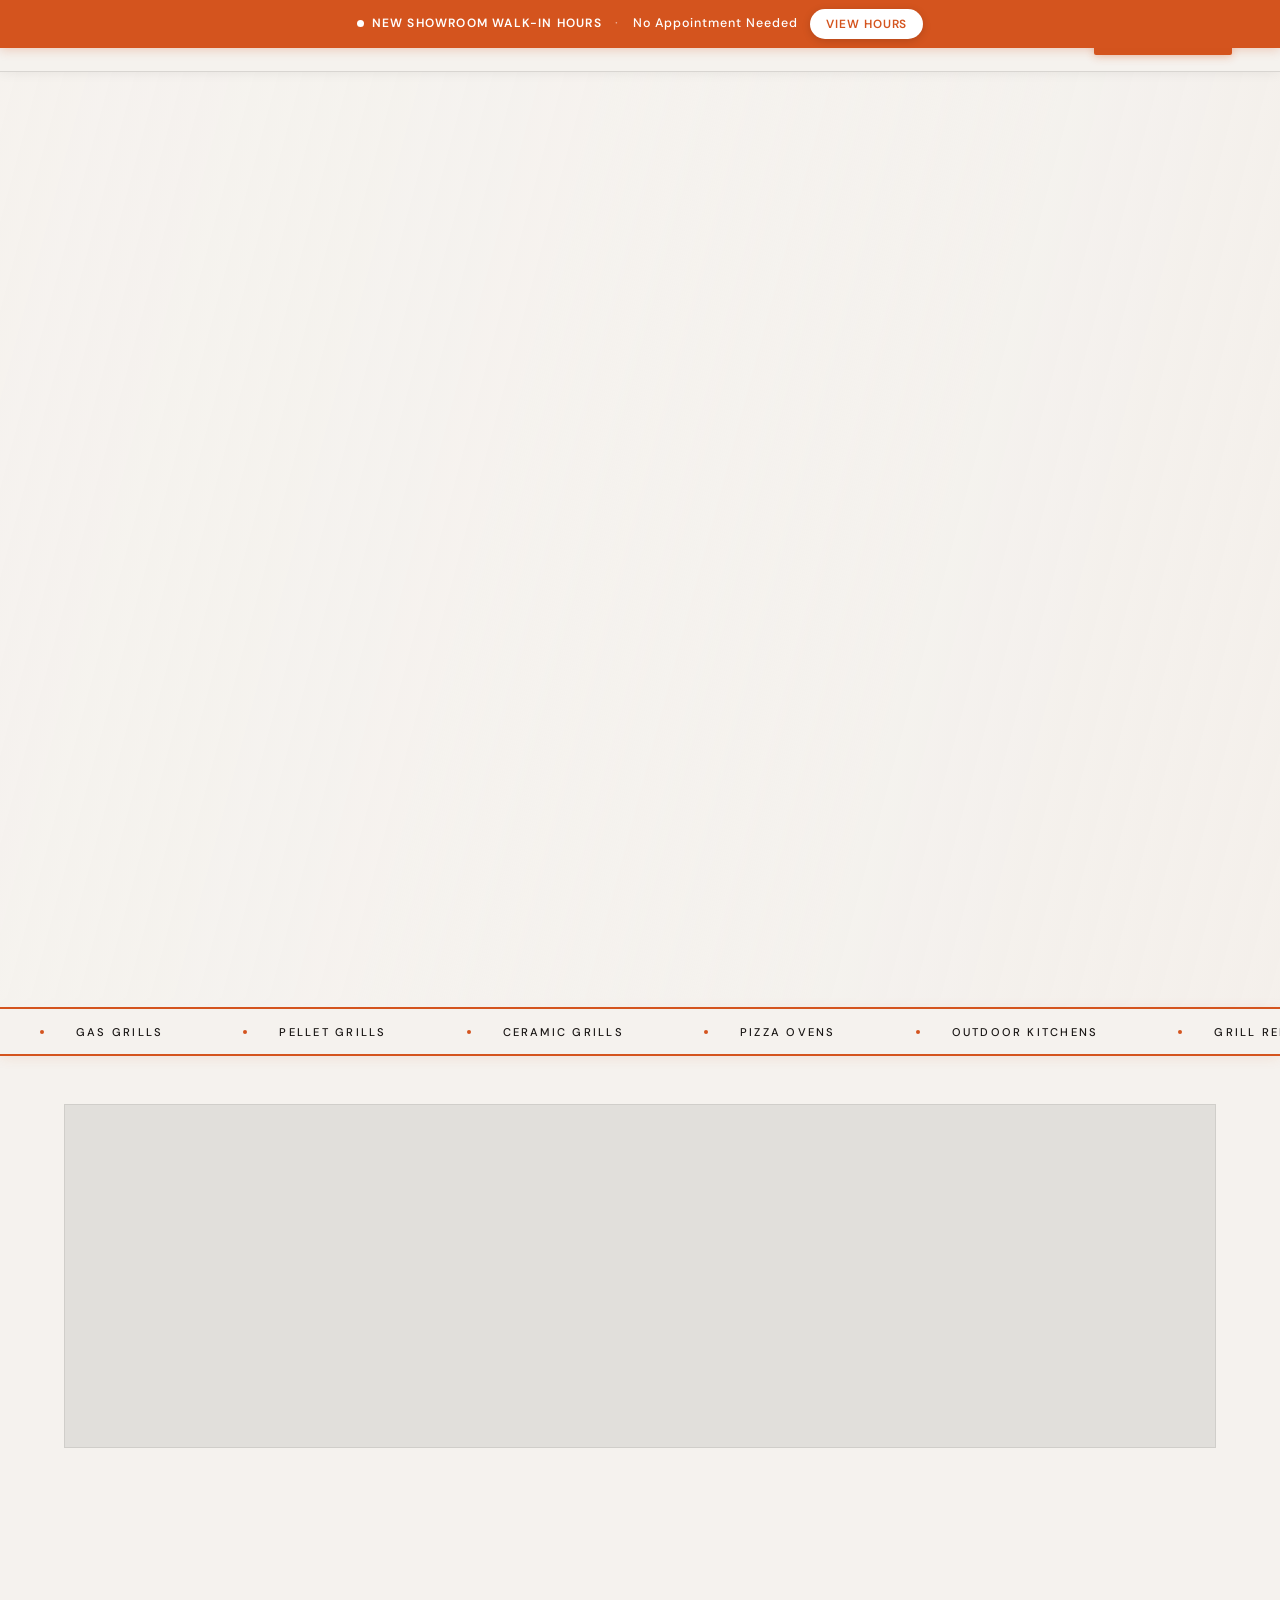
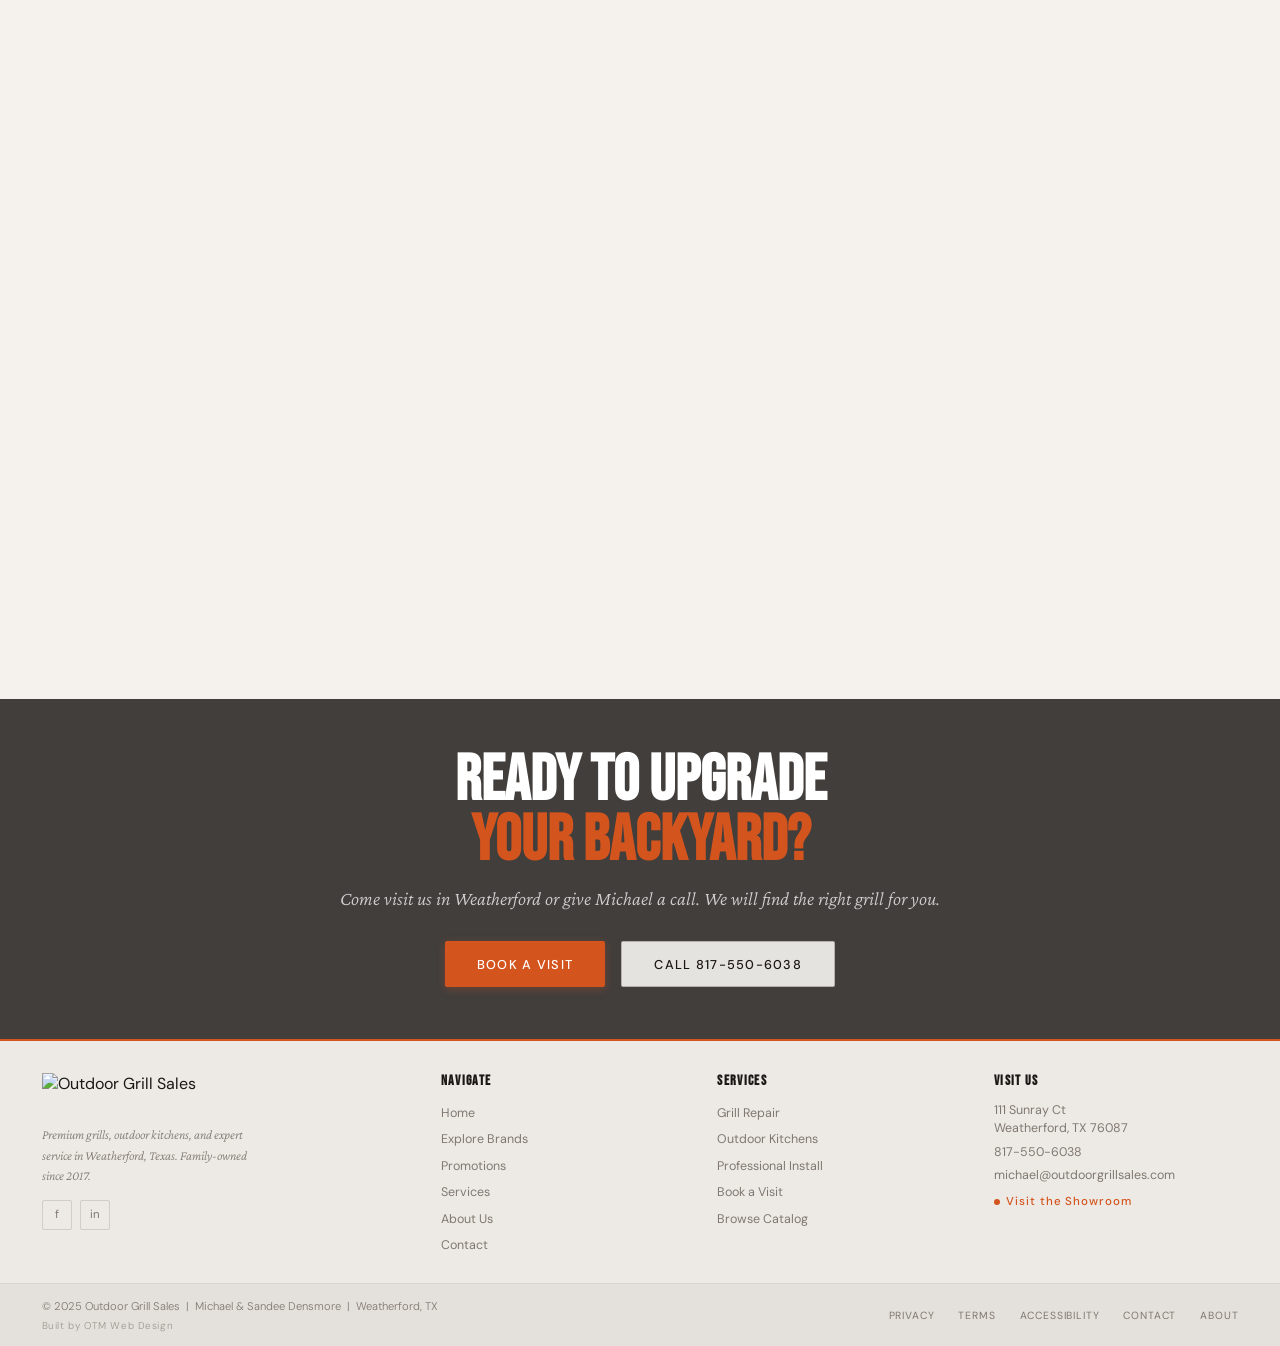
==== index.html @ 97e1f958 "updated to match main website" ====
<!DOCTYPE html>
<html lang="en">
<head>
  <meta charset="UTF-8">
  <meta name="viewport" content="width=device-width, initial-scale=1.0">
  <title>Outdoor Grill Sales | Premium Grills, Outdoor Kitchens & BBQ – Weatherford, TX</title>
  <meta name="description" content="Outdoor Grill Sales in Weatherford, TX carries premium grills, outdoor kitchens, and BBQ accessories from top brands. Expert grill repair and installation services.">
  <link rel="stylesheet" href="style.css">
  <link rel="icon" href="assets/logo.png" type="image/png">
</head>
<body>

<!-- PROGRESS BAR -->
<div id="progress-bar"></div>

<!-- ANNOUNCEMENT BANNER -->
<div id="announce-banner">
  <span class="banner-text">
    <span class="banner-dot"></span>
    <strong>New Showroom Walk-In Hours</strong>
    <span class="banner-sep">·</span>
    No Appointment Needed
  </span>
  <a href="contact.html#hours" class="banner-cta">View Hours</a>
</div>

<!-- NAV -->
<nav>
  <a href="index.html" class="nav-logo">
    <img src="assets/logo.png" alt="Outdoor Grill Sales" onerror="this.style.display='none'">
  </a>
    <ul class="nav-links">
    <li><a href="index.html">Home</a></li>
    <li><a href="explore.html">Explore Brands</a></li>
    <li><a href="promotions.html">Promotions</a></li>
    <li><a href="services.html">Services</a></li>
    <li><a href="about.html">About</a></li>
    <li><a href="contact.html" class="nav-cta">Book a Visit</a></li>
  </ul>
  <button class="nav-hamburger" id="nav-hamburger" aria-label="Open menu">
    <span></span><span></span><span></span>
  </button>
</nav>

<!-- MOBILE DRAWER -->
<div class="nav-drawer" id="nav-drawer">
  <a href="index.html">Home</a>
  <a href="explore.html">Explore Brands</a>
  <a href="promotions.html">Promotions</a>
  <a href="services.html">Services</a>
  <a href="about.html">About</a>
  <a href="contact.html" class="drawer-cta">Book a Visit</a>
  <div class="drawer-contact-block">
    <a href="tel:8175506038" class="drawer-contact-phone">817-550-6038</a>
    <span class="drawer-contact-loc">Weatherford, TX</span>
  </div>
</div>

<!-- HERO -->
<section class="hero">
  <div class="hero-bg"></div>
  <div class="hero-overlay"></div>
  <div class="hero-content">
    <div class="hero-eyebrow reveal">Since 2017 &nbsp;|&nbsp; Weatherford, Texas</div>
    <h1 class="hero-title reveal reveal-delay-1">
      Your<br>
      <span class="outline">Backyard</span><br>
      <span class="ember">Deserves This.</span>
    </h1>
    <p class="hero-sub reveal reveal-delay-2">
      Premium grills, outdoor kitchens, expert repairs, and professional installations.
      Family-owned, Texas-proud, and built on a passion for great BBQ.
    </p>
    <div class="hero-actions reveal reveal-delay-3">
      <a href="explore.html" class="btn-primary">Browse the Catalog</a>
      <a href="contact.html" class="btn-ghost">Book a Visit</a>
    </div>
    <div class="hero-stats reveal reveal-delay-4">
      <div class="hero-stat">
        <div class="hero-stat-num" data-count="8" data-suffix="+" data-duration="1400">8+</div>
        <div class="hero-stat-label">Years Open</div>
      </div>
      <div class="hero-stat">
        <div class="hero-stat-num" data-count="18" data-suffix="+" data-duration="1600">18+</div>
        <div class="hero-stat-label">Premium Brands</div>
      </div>
      <div class="hero-stat">
        <div class="hero-stat-num">4.7 &#9733;</div>
        <div class="hero-stat-label">Google Rating</div>
      </div>
    </div>
  </div>
  <div class="hero-scroll">Scroll</div>
</section>

<!-- MARQUEE -->
<div class="marquee-strip">
  <div class="marquee-track">
    <div class="marquee-item"><span class="marquee-dot"></span>Gas Grills</div>
    <div class="marquee-item"><span class="marquee-dot"></span>Pellet Grills</div>
    <div class="marquee-item"><span class="marquee-dot"></span>Ceramic Grills</div>
    <div class="marquee-item"><span class="marquee-dot"></span>Pizza Ovens</div>
    <div class="marquee-item"><span class="marquee-dot"></span>Outdoor Kitchens</div>
    <div class="marquee-item"><span class="marquee-dot"></span>Grill Repair</div>
    <div class="marquee-item"><span class="marquee-dot"></span>Professional Installation</div>
    <div class="marquee-item"><span class="marquee-dot"></span>Griddles</div>
    <div class="marquee-item"><span class="marquee-dot"></span>Smokers</div>
    <div class="marquee-item"><span class="marquee-dot"></span>Accessories</div>
    <div class="marquee-item"><span class="marquee-dot"></span>Weatherford, TX</div>
    <div class="marquee-item"><span class="marquee-dot"></span>Gas Grills</div>
    <div class="marquee-item"><span class="marquee-dot"></span>Pellet Grills</div>
    <div class="marquee-item"><span class="marquee-dot"></span>Ceramic Grills</div>
    <div class="marquee-item"><span class="marquee-dot"></span>Pizza Ovens</div>
    <div class="marquee-item"><span class="marquee-dot"></span>Outdoor Kitchens</div>
    <div class="marquee-item"><span class="marquee-dot"></span>Grill Repair</div>
    <div class="marquee-item"><span class="marquee-dot"></span>Professional Installation</div>
    <div class="marquee-item"><span class="marquee-dot"></span>Griddles</div>
    <div class="marquee-item"><span class="marquee-dot"></span>Smokers</div>
    <div class="marquee-item"><span class="marquee-dot"></span>Accessories</div>
    <div class="marquee-item"><span class="marquee-dot"></span>Weatherford, TX</div>
  </div>
</div>

<!-- THREE SERVICE PILLARS -->
<section style="padding: 3rem 4rem;">
  <div class="services-strip" style="margin:0;">
    <div class="service-pillar reveal">
      <div class="service-icon">
        <svg viewBox="0 0 24 24"><path d="M3 6h18M3 12h18M3 18h18"/><circle cx="12" cy="6" r="2"/></svg>
      </div>
      <h3>Shop the Catalog</h3>
      <p>Browse 18+ premium brands including Blaze, Lynx, Big Green Egg, Napoleon, and more. Gas, pellet, ceramic, and everything in between.</p>
      <a href="explore.html">Explore Products <svg viewBox="0 0 24 24"><path d="M17 8l4 4m0 0l-4 4m4-4H3"/></svg></a>
    </div>
    <div class="service-pillar reveal reveal-delay-1">
      <div class="service-icon">
        <svg viewBox="0 0 24 24"><path d="M14.7 6.3a1 1 0 000 1.4l1.6 1.6a1 1 0 001.4 0l3.77-3.77a6 6 0 01-7.94 7.94l-6.91 6.91a2.12 2.12 0 01-3-3l6.91-6.91a6 6 0 017.94-7.94l-3.76 3.76z"/></svg>
      </div>
      <h3>Grill Repair</h3>
      <p>Your grill acts up when you need it most. Michael handles most repairs in-store or over the phone. Fast, honest, and backed by real expertise.</p>
      <a href="services.html">Learn More <svg viewBox="0 0 24 24"><path d="M17 8l4 4m0 0l-4 4m4-4H3"/></svg></a>
    </div>
    <div class="service-pillar reveal reveal-delay-2">
      <div class="service-icon">
        <svg viewBox="0 0 24 24"><path d="M3 9l9-7 9 7v11a2 2 0 01-2 2H5a2 2 0 01-2-2z"/><polyline points="9,22 9,12 15,12 15,22"/></svg>
      </div>
      <h3>Outdoor Kitchens</h3>
      <p>From a single built-in grill to a full outdoor kitchen, we handle the installation. Turn your backyard into the neighborhood's favorite gathering spot.</p>
      <a href="services.html#install">Get an Estimate <svg viewBox="0 0 24 24"><path d="M17 8l4 4m0 0l-4 4m4-4H3"/></svg></a>
    </div>
  </div>
</section>

<!-- CURRENT DEALS CALLOUT -->
<section style="padding: 0 4rem 3rem;">
  <div class="deals-callout reveal" style="margin:0;">
    <div class="deals-callout-content">
      <div class="section-label">Manufacturer Promotions</div>
      <h2 class="deals-callout-title">6 Active Promotions<br><span>Running Now</span></h2>
      <p class="deals-callout-sub">Save on Lynx, Blaze, TrueFlame, Renaissance, Coyote, and Big Green Egg. Lynx is paying up to $1,500 cash back, plus manufacturer-direct dealer pricing on grills, smokers, packages, and outdoor kitchen components, available through the showroom.</p>
      <div class="deals-callout-brands">
        <span class="deals-callout-brand-label">Brands on sale:</span>
        <img src="assets/brand-lynx.png" alt="Lynx" class="deals-callout-brand-logo">
        <img src="assets/brand-blaze.png" alt="Blaze" class="deals-callout-brand-logo">
        <img src="assets/brand-trueflame.png" alt="TrueFlame" class="deals-callout-brand-logo">
        <img src="assets/brand-renaissance.png" alt="Renaissance Cooking Systems" class="deals-callout-brand-logo">
        <img src="assets/brand-coyote.png" alt="Coyote" class="deals-callout-brand-logo">
        <img src="assets/brand-biggreenegg.png" alt="Big Green Egg" class="deals-callout-brand-logo">
      </div>
    </div>
    <div class="deals-callout-actions">
      <span class="deals-callout-count">6 Active</span>
      <a href="promotions.html" class="btn-primary">View All Promotions &rarr;</a>
    </div>
  </div>
</section>

<!-- BRAND TRUST STRIP -->
<div class="brand-wall-section reveal">
  <div class="brand-wall-header">
    <div class="section-label" style="margin-bottom:0;">Trusted Brands We Carry</div>
    <a href="explore.html" class="brand-wall-link">View All Brands &rarr;</a>
  </div>
  <div class="brand-wall-grid">
    <a href="explore.html" class="brand-wall-tile"><img src="assets/brand-blaze.png" alt="Blaze Grills"></a>
    <a href="explore.html" class="brand-wall-tile"><img src="assets/brand-lynx.png" alt="Lynx Grills"></a>
    <a href="explore.html" class="brand-wall-tile"><img src="assets/brand-napoleon.png" alt="Napoleon"></a>
    <a href="explore.html" class="brand-wall-tile"><img src="assets/brand-biggreenegg.png" alt="Big Green Egg"></a>
    <a href="explore.html" class="brand-wall-tile"><img src="assets/brand-coyote.png" alt="Coyote Grills"></a>
    <a href="explore.html" class="brand-wall-tile"><img src="assets/brand-firemagic.png" alt="Fire Magic"></a>
    <a href="explore.html" class="brand-wall-tile"><img src="assets/brand-memphis.png" alt="Memphis Grills"></a>
    <a href="explore.html" class="brand-wall-tile"><img src="assets/brand-gozney.png" alt="Gozney"></a>
    <a href="explore.html" class="brand-wall-tile"><img src="assets/brand-primo.png" alt="Primo"></a>
    <a href="explore.html" class="brand-wall-tile"><img src="assets/brand-alfresco.png" alt="Alfresco"></a>
  </div>
</div>

<!-- ABOUT PREVIEW -->
<section style="padding: 5rem 4rem;">
  <div class="section-label reveal">Our Story</div>
  <h2 class="section-title reveal reveal-delay-1">Meet Michael<br><span>& Sandee</span></h2>
  <div style="height:2.5rem;"></div>
  <div class="about-preview reveal reveal-delay-2">
    <div class="about-preview-img">
      <img src="assets/michael-sandee.jpg" alt="Michael and Sandee Densmore, owners of Outdoor Grill Sales">
      <div class="about-preview-badge">Est. 2017 &nbsp;|&nbsp; Weatherford, TX</div>
    </div>
    <div class="about-preview-content">
      <div class="relocating-badge">Now at 111 Sunray Ct</div>
      <blockquote>
        "What started as a side job became our calling. We built Outdoor Grill Sales on one belief: take care of the customer first, every single time."
      </blockquote>
      <p>
        Michael and Sandee Densmore opened Outdoor Grill Sales in Weatherford, TX in 2017. What began as a side hustle fueled by a passion for great barbecue grew into a full-time family business. Today they carry premium grill brands, offer expert repair services, and handle full outdoor kitchen installations.
      </p>
      <p>
        When you buy a grill from Outdoor Grill Sales, you are not just buying a product. You are getting Michael and Sandee in your corner. Most issues get handled right in the store or over the phone.
      </p>
      <a href="about.html" class="btn-ghost">Read the Full Story</a>
    </div>
  </div>
</section>

<!-- GOOGLE REVIEWS CAROUSEL -->
<section class="reviews-section">
  <div class="reviews-header reveal">
    <div>
      <div class="section-label">Customer Reviews</div>
      <h2 class="section-title">What Customers<br><span>Are Saying</span></h2>
    </div>
    <div class="reviews-score">
      <div class="reviews-big-num">4.7</div>
      <div>
        <div class="reviews-stars">&#9733;&#9733;&#9733;&#9733;&#9733;</div>
        <div class="reviews-count">61 Google Reviews</div>
        <a href="https://www.google.com/maps/place/Outdoor+Grill+Sales" target="_blank" rel="noopener" class="btn-ghost" style="margin-top:0.8rem; padding:0.33rem 0.65rem; font-size:0.7rem;">View All Reviews</a>
      </div>
    </div>
  </div>

  <div class="reviews-carousel-wrap reveal">
    <div class="reviews-carousel-track" id="reviews-track">

      <div class="review-card">
        <div class="review-stars">&#9733;&#9733;&#9733;&#9733;&#9733;</div>
        <blockquote>"Hands down the best grill shop in the area. Michael knows his stuff and helped me pick the perfect grill for my setup. Could not be happier with my Blaze. Will be back for the outdoor kitchen next."</blockquote>
        <div class="review-author">
          <div class="review-avatar">JT</div>
          <div>
            <div class="review-name">Jason T.</div>
            <div class="review-platform">Google Review</div>
          </div>
        </div>
      </div>

      <div class="review-card">
        <div class="review-stars">&#9733;&#9733;&#9733;&#9733;&#9733;</div>
        <blockquote>"They repaired my grill the same week I called. Most places wanted to order parts and wait weeks. Michael had it fixed and running better than new. Highly recommend for anyone in the area."</blockquote>
        <div class="review-author">
          <div class="review-avatar">LM</div>
          <div>
            <div class="review-name">Lisa M.</div>
            <div class="review-platform">Google Review</div>
          </div>
        </div>
      </div>

      <div class="review-card">
        <div class="review-stars">&#9733;&#9733;&#9733;&#9733;&#9733;</div>
        <blockquote>"Great selection and even better service. I came in not knowing what I wanted and left with an amazing outdoor kitchen setup. Michael walked me through everything. Worth every single penny."</blockquote>
        <div class="review-author">
          <div class="review-avatar">RB</div>
          <div>
            <div class="review-name">Randy B.</div>
            <div class="review-platform">Google Review</div>
          </div>
        </div>
      </div>

      <div class="review-card">
        <div class="review-stars">&#9733;&#9733;&#9733;&#9733;&#9733;</div>
        <blockquote>"Michael is incredibly knowledgeable and genuinely cares about finding the right fit for your budget and lifestyle. No pressure at all. I drove 45 minutes to get here and it was worth every mile."</blockquote>
        <div class="review-author">
          <div class="review-avatar">CW</div>
          <div>
            <div class="review-name">Chad W.</div>
            <div class="review-platform">Google Review</div>
          </div>
        </div>
      </div>

      <div class="review-card">
        <div class="review-stars">&#9733;&#9733;&#9733;&#9733;&#9733;</div>
        <blockquote>"Best local grill shop in Parker County by a long shot. Friendly, honest, and they actually stand behind what they sell. I have sent three of my neighbors here and they all left happy."</blockquote>
        <div class="review-author">
          <div class="review-avatar">DH</div>
          <div>
            <div class="review-name">David H.</div>
            <div class="review-platform">Google Review</div>
          </div>
        </div>
      </div>

    </div>
    <div class="reviews-carousel-controls">
      <div class="reviews-carousel-dots">
        <button class="reviews-carousel-dot active"></button>
        <button class="reviews-carousel-dot"></button>
        <button class="reviews-carousel-dot"></button>
        <button class="reviews-carousel-dot"></button>
        <button class="reviews-carousel-dot"></button>
      </div>
      <div class="reviews-carousel-btns">
        <button class="reviews-carousel-btn" id="reviews-prev">&#8592;</button>
        <button class="reviews-carousel-btn" id="reviews-next">&#8594;</button>
      </div>
    </div>
  </div>
</section>

<!-- CTA BAND -->
<div class="cta-band">
  <div class="cta-band-content">
    <h2>Ready to Upgrade<br><span style="color:var(--ember);">Your Backyard?</span></h2>
    <p>Come visit us in Weatherford or give Michael a call. We will find the right grill for you.</p>
    <div class="cta-band-actions">
      <a href="contact.html" class="btn-primary">Book a Visit</a>
      <a href="tel:8175506038" class="btn-ghost">Call 817-550-6038</a>
    </div>
  </div>
</div>

<!-- FOOTER -->
<footer>
  <div class="footer-top">
    <div class="footer-brand">
      <img src="assets/logo.png" alt="Outdoor Grill Sales">
      <p>Premium grills, outdoor kitchens, and expert service in Weatherford, Texas. Family-owned since 2017.</p>
      <div class="footer-social">
        <a href="https://www.facebook.com/outdoorgrillsales" target="_blank" rel="noopener" title="Facebook">f</a>
        <a href="https://www.instagram.com/outdoorgrillsales1" target="_blank" rel="noopener" title="Instagram">in</a>
      </div>
    </div>
    <div class="footer-col">
      <h4>Navigate</h4>
      <ul>
        <li><a href="index.html">Home</a></li>
        <li><a href="explore.html">Explore Brands</a></li>
        <li><a href="promotions.html">Promotions</a></li>
        <li><a href="services.html">Services</a></li>
        <li><a href="about.html">About Us</a></li>
        <li><a href="contact.html">Contact</a></li>
      </ul>
    </div>
    <div class="footer-col">
      <h4>Services</h4>
      <ul>
        <li><a href="services.html">Grill Repair</a></li>
        <li><a href="services.html#install">Outdoor Kitchens</a></li>
        <li><a href="services.html#install">Professional Install</a></li>
        <li><a href="contact.html">Book a Visit</a></li>
        <li><a href="explore.html">Browse Catalog</a></li>
      </ul>
    </div>
    <div class="footer-col">
      <h4>Visit Us</h4>
      <div class="footer-contact-item">
        111 Sunray Ct<br>Weatherford, TX 76087
      </div>
      <div class="footer-contact-item">
        <a href="tel:8175506038">817-550-6038</a>
      </div>
      <div class="footer-contact-item">
        <a href="mailto:michael@outdoorgrillsales.com">michael@outdoorgrillsales.com</a>
      </div>
      <div class="footer-appt-badge">Visit the Showroom</div>
    </div>
  </div>
  <div class="footer-bottom">
    <div class="footer-copy">
      &copy; 2025 Outdoor Grill Sales &nbsp;|&nbsp; Michael &amp; Sandee Densmore &nbsp;|&nbsp; Weatherford, TX
      <a href="https://otm-designs.com" target="_blank" rel="noopener" class="otm-credit">Built by OTM Web Design</a>
    </div>
    <div class="footer-bottom-links">
      <a href="privacy.html">Privacy</a>
      <a href="terms.html">Terms</a>
      <a href="accessibility.html">Accessibility</a>
      <a href="contact.html">Contact</a>
      <a href="about.html">About</a>
    </div>
  </div>
</footer>

<!-- BACK TO TOP -->
<button id="back-top" aria-label="Back to top">&#8593;</button>

<script src="nav.js"></script>
<script src="script.js"></script>
</body>
</html>
---- style.css ----
/* ============================================================
   OUTDOOR GRILL SALES — style.css
   Light theme. Warm, premium, Texas outdoor living.
   Fonts: Bebas Neue (headlines) + Crimson Pro (body) + DM Sans (UI)
   ============================================================ */

@import url('https://fonts.googleapis.com/css2?family=Bebas+Neue&family=Crimson+Pro:ital,wght@0,300;0,400;0,500;0,600;1,300;1,400&family=DM+Sans:wght@300;400;500&display=swap');

/* ─────────────────────────────────────────────
   CSS VARIABLES
   ───────────────────────────────────────────── */
:root {
  --ember:        #D4541E;
  --ember-light:  #E8622A;
  --ember-dim:    #A03A10;
  --ember-glow:   rgba(212, 84, 30, 0.10);
  --gold:         #B07818;
  --gold-light:   #C88C28;
  --bg:           #F5F2EE;
  --bg-2:         #EDEAE6;
  --bg-3:         #E4E0DB;
  --bg-4:         #D8D3CC;
  --smoke:        #C8C2BA;
  --border:       rgba(0, 0, 0, 0.08);
  --border-warm:  rgba(180, 100, 20, 0.20);
  --text:         #1A1715;
  --text-muted:   #4A4540;
  --text-dim:     #807870;
  --card:         rgba(255, 255, 255, 0.92);
  --card-hover:   rgba(255, 255, 255, 0.97);
}

/* ─────────────────────────────────────────────
   RESET & BASE
   ───────────────────────────────────────────── */
*, *::before, *::after { box-sizing: border-box; margin: 0; padding: 0; }
html { scroll-behavior: smooth; font-size: 16px; }

body {
  font-family: 'DM Sans', sans-serif;
  background: var(--bg);
  color: var(--text);
  overflow-x: hidden;
  -webkit-font-smoothing: antialiased;
  -moz-osx-font-smoothing: grayscale;
}

body::before {
  content: '';
  position: fixed;
  inset: 0;
  background-image: url('assets/hero-bg.jpg');
  background-size: cover;
  background-position: center;
  z-index: -2;
  pointer-events: none;
  opacity: 0.90;
}

img { max-width: 100%; display: block; }
a { text-decoration: none; color: inherit; }
ul { list-style: none; }

/* ─────────────────────────────────────────────
   PROGRESS BAR
   ───────────────────────────────────────────── */
#progress-bar {
  position: fixed;
  top: 0; left: 0;
  z-index: 300;
  height: 3px;
  width: 0%;
  background: linear-gradient(90deg, var(--ember), var(--gold));
  transition: width 0.1s linear;
}

/* ─────────────────────────────────────────────
   ANNOUNCEMENT BANNER
   ───────────────────────────────────────────── */
#announce-banner {
  position: fixed;
  top: 0; left: 0; right: 0;
  z-index: 200;
  background: var(--ember);
  color: #fff;
  padding: 0.55rem 1.5rem;
  display: flex;
  align-items: center;
  justify-content: center;
  gap: 0.75rem;
  font-size: 0.78rem;
  letter-spacing: 0.08em;
  font-weight: 500;
  text-align: center;
  box-shadow: 0 2px 10px rgba(212,84,30,0.25);
  flex-wrap: wrap;
  line-height: 1.4;
}

#announce-banner .banner-dot {
  display: inline-block;
  width: 7px;
  height: 7px;
  border-radius: 50%;
  background: #fff;
  flex-shrink: 0;
  animation: blink 1.6s ease infinite;
}

#announce-banner .banner-text { display: inline-flex; align-items: center; gap: 0.5rem; flex-wrap: wrap; justify-content: center; }
#announce-banner .banner-text strong { font-weight: 600; letter-spacing: 0.1em; text-transform: uppercase; font-size: 0.75rem; }
#announce-banner a { color: #fff; text-decoration: underline; text-decoration-thickness: 1px; text-underline-offset: 3px; font-weight: 600; white-space: nowrap; }
#announce-banner a:hover { color: rgba(255,255,255,0.85); }
#announce-banner .banner-sep { opacity: 0.55; padding: 0 0.35rem; }

/* Banner CTA button (overrides the text-link style) */
#announce-banner .banner-cta {
  display: inline-flex;
  align-items: center;
  gap: 0.4rem;
  background: #fff;
  color: var(--ember);
  padding: 0.42rem 1rem;
  border-radius: 100px;
  font-size: 0.74rem;
  font-weight: 600;
  letter-spacing: 0.08em;
  text-transform: uppercase;
  text-decoration: none;
  border: none;
  transition: background 0.2s, color 0.2s, transform 0.15s, box-shadow 0.2s;
  box-shadow: 0 2px 8px rgba(0, 0, 0, 0.15);
  white-space: nowrap;
  flex-shrink: 0;
}
#announce-banner .banner-cta:hover {
  background: rgba(255, 255, 255, 0.92);
  color: var(--ember);
  transform: translateY(-1px);
  box-shadow: 0 4px 12px rgba(0, 0, 0, 0.2);
  text-decoration: none;
}

body.has-banner nav { top: var(--banner-h, 42px); }
body.has-banner .page-top { padding-top: calc(72px + var(--banner-h, 42px)); }
body.has-banner .hero { padding-top: calc(8rem + var(--banner-h, 42px)); }
body.has-banner .catalog-filter { top: calc(60px + var(--banner-h, 42px)); }

/* ─────────────────────────────────────────────
   NAVIGATION
   ───────────────────────────────────────────── */
nav {
  position: fixed;
  top: 0; left: 0; right: 0;
  z-index: 100;
  display: flex;
  align-items: center;
  justify-content: space-between;
  padding: 0 3rem;
  height: 72px;
  background: rgba(245, 242, 238, 0.96);
  backdrop-filter: blur(16px);
  -webkit-backdrop-filter: blur(16px);
  border-bottom: 1px solid rgba(0,0,0,0.10);
  transition: height 0.3s, background 0.3s, top 0.3s;
}

nav.scrolled { height: 60px; background: rgba(245, 242, 238, 0.99); }

.nav-logo img { height: 52px; width: auto; transition: height 0.3s; }
nav.scrolled .nav-logo img { height: 42px; }

.nav-links { display: flex; align-items: center; gap: 0.25rem; }

.nav-links a {
  font-size: 0.78rem;
  letter-spacing: 0.12em;
  text-transform: uppercase;
  color: var(--text-muted);
  padding: 0.5rem 0.85rem;
  border-radius: 2px;
  transition: color 0.2s, background 0.2s;
  font-weight: 500;
  white-space: nowrap;
}

.nav-links a:hover { color: var(--ember); background: rgba(0,0,0,0.04); }
.nav-links a.active { color: var(--ember); }

.nav-cta {
  background: var(--ember) !important;
  color: #fff !important;
  padding: 0.6rem 1.4rem !important;
  border-radius: 2px;
  font-size: 0.78rem !important;
  letter-spacing: 0.1em !important;
  font-weight: 500 !important;
  transition: background 0.2s, transform 0.15s !important;
  margin-left: 0.5rem;
}

.nav-cta:hover { background: var(--ember-light) !important; transform: translateY(-1px); }
.nav-cta.active { background: var(--ember) !important; color: #fff !important; }

.nav-hamburger {
  display: none;
  flex-direction: column;
  gap: 5px;
  background: none;
  border: none;
  cursor: pointer;
  padding: 8px;
  z-index: 110;
}

.nav-hamburger span {
  display: block;
  width: 24px;
  height: 2px;
  background: var(--text);
  border-radius: 2px;
  transition: transform 0.3s, opacity 0.3s, width 0.3s;
  transform-origin: center;
}

.nav-hamburger.open span:nth-child(1) { transform: translateY(7px) rotate(45deg); }
.nav-hamburger.open span:nth-child(2) { opacity: 0; width: 0; }
.nav-hamburger.open span:nth-child(3) { transform: translateY(-7px) rotate(-45deg); }

.nav-drawer {
  display: none;
  position: fixed;
  top: 0; left: 0; right: 0; bottom: 0;
  background: rgba(245, 242, 238, 0.97);
  backdrop-filter: blur(20px);
  -webkit-backdrop-filter: blur(20px);
  z-index: 99;
  flex-direction: column;
  justify-content: center;
  align-items: center;
  opacity: 0;
  pointer-events: none;
  transition: opacity 0.3s;
  overflow-y: auto;
  border-left: 3px solid var(--ember);
}

.nav-drawer.open { opacity: 1; pointer-events: auto; }

.nav-drawer a {
  font-family: 'Bebas Neue', sans-serif;
  font-size: 2.6rem;
  letter-spacing: 0.06em;
  color: var(--text-muted);
  padding: 0.6rem 2rem;
  width: 100%;
  text-align: center;
  border-bottom: 1px solid var(--border);
  transition: color 0.2s, background 0.2s;
}

.nav-drawer a:first-child { border-top: 1px solid var(--border); }
.nav-drawer a:hover, .nav-drawer a.active { color: var(--ember); background: rgba(212,84,30,0.05); }

.nav-drawer .drawer-cta {
  margin-top: 1.5rem;
  background: var(--ember);
  color: #fff;
  border-radius: 2px;
  font-size: 1.4rem;
  border-bottom: none;
  padding: 0.8rem 3rem;
  width: auto;
}

/* DRAWER CONTACT BLOCK (replaces .drawer-contact span — fixes iOS auto-styling) */
.nav-drawer .drawer-contact-block {
  margin-top: 1.2rem;
  padding: 0.8rem 2rem;
  display: flex;
  flex-direction: column;
  align-items: center;
  gap: 0.3rem;
  border: none;
  width: auto;
}

.nav-drawer .drawer-contact-phone {
  font-family: 'DM Sans', sans-serif;
  font-size: 1rem;
  font-weight: 500;
  color: var(--text-muted);
  letter-spacing: 0.04em;
  padding: 0;
  border: none;
  width: auto;
  text-align: center;
  background: none;
  text-transform: none;
  transition: color 0.2s;
}

.nav-drawer .drawer-contact-phone:hover {
  background: none;
  color: var(--ember);
}

.nav-drawer .drawer-contact-loc {
  font-family: 'DM Sans', sans-serif;
  font-size: 0.78rem;
  font-weight: 400;
  color: var(--text-dim);
  letter-spacing: 0.06em;
  text-transform: uppercase;
}

.page-top { padding-top: 72px; }

/* ─────────────────────────────────────────────
   SHARED SECTION STYLES
   ───────────────────────────────────────────── */
section { padding: 4.5rem 2.6rem; }

.section-label {
  display: inline-flex;
  align-items: center;
  gap: 0.6rem;
  font-size: 0.68rem;
  letter-spacing: 0.22em;
  text-transform: uppercase;
  color: var(--ember);
  margin-bottom: 1rem;
  font-weight: 500;
}

.section-label::before {
  content: '';
  display: block;
  width: 28px;
  height: 1px;
  background: var(--ember);
}

.section-title {
  font-family: 'Bebas Neue', sans-serif;
  font-size: clamp(2.8rem, 5.5vw, 4.8rem);
  line-height: 0.93;
  letter-spacing: 0.02em;
  margin-bottom: 1.2rem;
  color: var(--text);
}

.section-title span { color: var(--ember); }

.section-subtitle {
  font-family: 'Crimson Pro', serif;
  font-size: 1.15rem;
  color: var(--text-muted);
  line-height: 1.7;
  max-width: 580px;
  font-weight: 300;
  font-style: italic;
}

/* ─────────────────────────────────────────────
   BUTTONS
   ───────────────────────────────────────────── */
.btn-primary {
  display: inline-flex;
  align-items: center;
  gap: 0.5rem;
  background: var(--ember);
  color: #fff;
  padding: 0.85rem 2rem;
  border-radius: 2px;
  font-size: 0.8rem;
  font-weight: 500;
  letter-spacing: 0.1em;
  text-transform: uppercase;
  border: none;
  cursor: pointer;
  transition: background 0.2s, transform 0.15s;
  text-decoration: none;
}

.btn-primary:hover { background: var(--ember-light); transform: translateY(-2px); color: #fff; }

.btn-ghost {
  display: inline-flex;
  align-items: center;
  gap: 0.5rem;
  background: rgba(245,242,238,0.92);
  color: var(--text);
  padding: 0.85rem 2rem;
  border-radius: 2px;
  font-size: 0.8rem;
  font-weight: 500;
  letter-spacing: 0.1em;
  text-transform: uppercase;
  border: 1px solid rgba(0,0,0,0.22);
  cursor: pointer;
  transition: color 0.2s, border-color 0.2s, background 0.2s, transform 0.15s;
  text-decoration: none;
}

.btn-ghost:hover { background: #fff; color: var(--text); border-color: rgba(0,0,0,0.40); transform: translateY(-2px); }

.btn-gold {
  display: inline-flex;
  align-items: center;
  gap: 0.5rem;
  background: var(--gold);
  color: #fff;
  padding: 0.85rem 2rem;
  border-radius: 2px;
  font-size: 0.8rem;
  font-weight: 500;
  letter-spacing: 0.1em;
  text-transform: uppercase;
  border: none;
  cursor: pointer;
  transition: background 0.2s, transform 0.15s;
  text-decoration: none;
}

.btn-gold:hover { background: var(--gold-light); transform: translateY(-2px); }

.btn-catalog {
  display: inline-flex;
  align-items: center;
  gap: 0.4rem;
  background: var(--ember);
  color: #fff;
  padding: 0.6rem 1.2rem;
  border-radius: 2px;
  font-size: 0.72rem;
  font-weight: 500;
  letter-spacing: 0.1em;
  text-transform: uppercase;
  border: none;
  cursor: pointer;
  transition: background 0.2s, transform 0.15s;
  text-decoration: none;
}

.btn-catalog:hover { background: var(--ember-light); transform: translateY(-1px); color: #fff; }

.btn-catalog-ghost {
  display: inline-flex;
  align-items: center;
  gap: 0.4rem;
  background: transparent;
  color: var(--text-muted);
  padding: 0.6rem 1.2rem;
  border-radius: 2px;
  font-size: 0.72rem;
  font-weight: 500;
  letter-spacing: 0.1em;
  text-transform: uppercase;
  border: 1px solid var(--border);
  cursor: pointer;
  transition: color 0.2s, border-color 0.2s, transform 0.15s;
  text-decoration: none;
}

.btn-catalog-ghost:hover { color: var(--text); border-color: rgba(0,0,0,0.25); transform: translateY(-1px); }

/* ─────────────────────────────────────────────
   MARQUEE STRIP
   ───────────────────────────────────────────── */
.marquee-strip {
  border-top: 2px solid var(--ember);
  border-bottom: 2px solid var(--ember);
  overflow: hidden;
  padding: 0.95rem 0;
  background: rgba(245, 242, 238, 0.88);
  box-shadow: 0 2px 12px rgba(212,84,30,0.10);
}

.marquee-track { display: flex; width: max-content; animation: marquee 28s linear infinite; }

.marquee-item {
  display: flex;
  align-items: center;
  gap: 2rem;
  padding: 0 2.5rem;
  font-size: 0.7rem;
  letter-spacing: 0.2em;
  text-transform: uppercase;
  color: var(--text);
  white-space: nowrap;
  font-weight: 500;
}

.marquee-dot { width: 4px; height: 4px; border-radius: 50%; background: var(--ember); flex-shrink: 0; }

@keyframes marquee { from { transform: translateX(0); } to { transform: translateX(-50%); } }

/* ─────────────────────────────────────────────
   HERO (index.html)
   ───────────────────────────────────────────── */
.hero {
  position: relative;
  min-height: 100vh;
  min-height: 100dvh;
  display: flex;
  align-items: center;
  padding: 8rem 2.6rem 5rem;
  overflow: hidden;
}

.hero-bg {
  position: absolute;
  inset: 0;
  background-image: url('assets/hero-bg.jpg');
  background-size: cover;
  background-position: center;
  background-attachment: fixed;
  z-index: 0;
}

.hero-overlay {
  position: absolute;
  inset: 0;
  background: linear-gradient(
    105deg,
    rgba(245,242,238,0.82) 0%,
    rgba(245,242,238,0.92) 40%,
    rgba(245,242,238,0.08) 70%,
    rgba(212,84,30,0.01) 100%
  );
  z-index: 1;
}

.hero-content { position: relative; z-index: 2; max-width: 820px; }

.hero-eyebrow {
  display: inline-flex;
  align-items: center;
  gap: 0.7rem;
  font-size: 0.72rem;
  letter-spacing: 0.25em;
  text-transform: uppercase;
  color: var(--gold);
  margin-bottom: 1.5rem;
  font-weight: 500;
}

.hero-eyebrow::before { content: ''; display: block; width: 36px; height: 1px; background: var(--gold); }

.hero-title {
  font-family: 'Bebas Neue', sans-serif;
  font-size: clamp(4.5rem, 11vw, 9rem);
  line-height: 0.88;
  letter-spacing: 0.01em;
  margin-bottom: 1.8rem;
  color: var(--text);
}

.hero-title .outline {
  -webkit-text-stroke: 3px #1A1715;
  color: var(--ember);
  paint-order: stroke fill;
}

.hero-title .ember { color: var(--ember); }

.hero-sub {
  font-family: 'Crimson Pro', serif;
  font-size: 1.25rem;
  line-height: 1.7;
  color: var(--text-muted);
  max-width: 500px;
  margin-bottom: 2.5rem;
  font-weight: 300;
  font-style: italic;
}

.hero-actions { display: flex; gap: 1rem; align-items: center; flex-wrap: wrap; margin-bottom: 3.5rem; }
.hero-stats { display: flex; border: 1px solid var(--border-warm); width: fit-content; }

.hero-stat {
  padding: 1.2rem 2.2rem;
  background: rgba(255,255,255,0.92);
  border-right: 1px solid var(--border-warm);
  text-align: center;
  position: relative;
}

.hero-stat::before {
  content: '';
  position: absolute;
  top: 0; left: 0; right: 0;
  height: 2px;
  background: linear-gradient(90deg, var(--ember), var(--gold));
}

.hero-stat:last-child { border-right: none; }
.hero-stat-num { font-family: 'Bebas Neue', sans-serif; font-size: 3rem; line-height: 1; color: var(--text); letter-spacing: 0.02em; }
.hero-stat-label { font-size: 0.62rem; letter-spacing: 0.2em; text-transform: uppercase; color: var(--ember); margin-top: 0.4rem; font-weight: 500; }

.hero-scroll {
  display: none;
}

@keyframes float {
  0%, 100% { transform: translateX(-50%) translateY(0); }
  50% { transform: translateX(-50%) translateY(6px); }
}

/* ─────────────────────────────────────────────
   SERVICE PILLARS
   ───────────────────────────────────────────── */
.services-strip {
  display: grid;
  grid-template-columns: repeat(3, 1fr);
  gap: 1px;
  background: var(--border);
  border: 1px solid var(--border);
  margin: 0 2.6rem;
}

.service-pillar {
  background: rgba(255,255,255,0.92);
  padding: 2.5rem 2rem;
  display: flex;
  flex-direction: column;
  gap: 1rem;
  transition: background 0.25s, box-shadow 0.25s;
  position: relative;
  overflow: hidden;
  border-left: 3px solid transparent;
}

.service-pillar::before {
  content: '';
  position: absolute;
  top: 0; left: 0; right: 0;
  height: 3px;
  background: var(--ember);
  transform: scaleX(0);
  transform-origin: left;
  transition: transform 0.4s ease;
}

.service-pillar:hover { background: rgba(255,255,255,0.92); box-shadow: 0 4px 24px rgba(0,0,0,0.08); }
.service-pillar:hover::before { transform: scaleX(1); }

.service-icon {
  width: 48px;
  height: 48px;
  border: 1px solid var(--border-warm);
  border-radius: 2px;
  display: flex;
  align-items: center;
  justify-content: center;
}

.service-icon svg { width: 22px; height: 22px; stroke: var(--ember); fill: none; stroke-width: 1.5; stroke-linecap: round; stroke-linejoin: round; }
.service-pillar h3 { font-family: 'Bebas Neue', sans-serif; font-size: 1.6rem; letter-spacing: 0.04em; line-height: 1; color: var(--text); }
.service-pillar p { font-family: 'Crimson Pro', serif; font-size: 1rem; color: var(--text-muted); line-height: 1.65; font-weight: 300; flex: 1; }

.service-pillar a {
  display: inline-flex;
  align-items: center;
  gap: 0.4rem;
  font-size: 0.72rem;
  letter-spacing: 0.12em;
  text-transform: uppercase;
  color: var(--ember);
  font-weight: 500;
  transition: gap 0.2s;
  margin-top: 0.5rem;
}

.service-pillar a:hover { gap: 0.7rem; }
.service-pillar a svg { width: 12px; height: 12px; stroke: var(--ember); stroke-width: 2; }

/* ─────────────────────────────────────────────
   BRAND WALL
   ───────────────────────────────────────────── */
.brand-wall-section {
  padding: 2.5rem 2.6rem;
  border-top: 1px solid var(--border);
  border-bottom: 1px solid var(--border);
  background: rgba(237,234,230,0.02);
  position: relative;
}

.brand-wall-section::before {
  content: '';
  display: block;
  width: 100%;
  height: 2px;
  background: linear-gradient(90deg, transparent 0%, var(--ember) 20%, var(--gold) 50%, var(--ember) 80%, transparent 100%);
  margin-bottom: 2rem;
  opacity: 0.5;
}

.brand-wall-header {
  display: flex;
  align-items: center;
  justify-content: space-between;
  margin-bottom: 1.5rem;
  flex-wrap: wrap;
  gap: 0.75rem;
}

.brand-wall-link { font-size: 0.7rem; letter-spacing: 0.14em; text-transform: uppercase; color: var(--ember); font-weight: 500; transition: opacity 0.2s; }
.brand-wall-link:hover { opacity: 0.7; }

.brand-wall-grid {
  display: grid;
  grid-template-columns: repeat(5, 1fr);
  gap: 1px;
  background: var(--border);
  border: 1px solid var(--border-warm);
}

.brand-wall-tile {
  background: rgba(255,255,255,0.92);
  display: flex;
  align-items: center;
  justify-content: center;
  padding: 1.4rem 1.6rem;
  position: relative;
  overflow: hidden;
  transition: background 0.25s;
  text-decoration: none;
  min-height: 80px;
}

.brand-wall-tile::before { content: ''; position: absolute; inset: 0; background: var(--ember-glow); opacity: 0; transition: opacity 0.3s; }
.brand-wall-tile:hover { background: rgba(255,255,255,0.92); }
.brand-wall-tile:hover::before { opacity: 0.6; }

.brand-wall-tile::after {
  content: '';
  position: absolute;
  bottom: 0; left: 0; right: 0;
  height: 2px;
  background: var(--ember);
  transform: scaleX(0);
  transform-origin: center;
  transition: transform 0.35s ease;
}

.brand-wall-tile:hover::after { transform: scaleX(1); }

.brand-wall-tile img {
  height: 28px;
  width: auto;
  max-width: 120px;
  object-fit: contain;
  display: block;
  position: relative;
  z-index: 1;
  transition: transform 0.3s ease, filter 0.3s ease;
  filter: grayscale(20%);
}

.brand-wall-tile:hover img { transform: scale(1.06); filter: grayscale(0%); }

/* ─────────────────────────────────────────────
   ABOUT PREVIEW
   ───────────────────────────────────────────── */
.about-preview {
  display: grid;
  grid-template-columns: 1fr 1fr;
  gap: 0;
  background: var(--border);
  border: 1px solid var(--border);
  margin: 0 2.6rem;
}

.about-preview-img { position: relative; overflow: hidden; min-height: 480px; }
.about-preview-img img { width: 100%; height: 100%; object-fit: cover; object-position: center top; transition: transform 0.6s ease; }
.about-preview:hover .about-preview-img img { transform: scale(1.03); }

.about-preview-badge {
  position: absolute;
  bottom: 1.5rem;
  left: 1.5rem;
  background: var(--ember);
  color: #fff;
  font-family: 'Bebas Neue', sans-serif;
  font-size: 0.9rem;
  letter-spacing: 0.12em;
  padding: 0.5rem 1rem;
  border-radius: 1px;
}

.about-preview-content {
  background: rgba(237,234,230,0.92);
  padding: 3.5rem;
  display: flex;
  flex-direction: column;
  justify-content: center;
  gap: 1.5rem;
}

.about-preview-content blockquote {
  font-family: 'Crimson Pro', serif;
  font-size: 1.35rem;
  line-height: 1.65;
  color: var(--text-muted);
  font-style: italic;
  font-weight: 300;
  padding-left: 1.2rem;
  border-left: 2px solid var(--ember);
}

.about-preview-content p { font-family: 'Crimson Pro', serif; font-size: 1.05rem; line-height: 1.7; color: var(--text-muted); font-weight: 300; }

/* ─────────────────────────────────────────────
   REVIEWS CAROUSEL
   ───────────────────────────────────────────── */
.reviews-section { background: rgba(237,234,230,0.02); }

.reviews-header {
  display: flex;
  align-items: flex-end;
  justify-content: space-between;
  margin-bottom: 3rem;
  flex-wrap: wrap;
  gap: 1rem;
}

.reviews-score { display: flex; align-items: center; gap: 1.5rem; }
.reviews-big-num { font-family: 'Bebas Neue', sans-serif; font-size: 5rem; line-height: 1; color: var(--gold); }
.reviews-stars { color: var(--gold); font-size: 1.4rem; letter-spacing: 0.08em; margin-bottom: 0.3rem; }
.reviews-count { font-size: 0.8rem; color: var(--text-dim); letter-spacing: 0.06em; }

.reviews-carousel-wrap {
  position: relative;
  overflow: hidden;
  border: 2px solid var(--ember);
  border-radius: 2px;
  margin-top: 3rem;
  box-shadow: 0 4px 24px rgba(212,84,30,0.15);
}

.reviews-carousel-track { display: flex; transition: transform 0.5s cubic-bezier(0.4,0,0.2,1); }

.reviews-carousel-track .review-card {
  min-width: 100%;
  box-sizing: border-box;
  padding: 2.5rem 3rem;
  background: rgba(255,255,255,0.95);
  border: none;
}

.reviews-carousel-controls {
  display: flex;
  align-items: center;
  justify-content: space-between;
  padding: 1.2rem 1.5rem;
  border-top: 1px solid rgba(212,84,30,0.20);
  background: rgba(245,242,238,0.97);
}

.reviews-carousel-dots { display: flex; gap: 0.5rem; align-items: center; }

.reviews-carousel-dot {
  width: 7px;
  height: 7px;
  border-radius: 50%;
  background: var(--smoke);
  border: none;
  cursor: pointer;
  transition: background 0.25s, transform 0.25s;
  padding: 0;
}

.reviews-carousel-dot.active { background: var(--ember); transform: scale(1.4); }

.reviews-carousel-btns { display: flex; gap: 0.5rem; }

.reviews-carousel-btn {
  width: 36px;
  height: 36px;
  border: 1px solid var(--border);
  background: transparent;
  color: var(--text-muted);
  border-radius: 2px;
  font-size: 1rem;
  cursor: pointer;
  display: flex;
  align-items: center;
  justify-content: center;
  transition: border-color 0.2s, color 0.2s;
}

.reviews-carousel-btn:hover { border-color: var(--ember); color: var(--ember); }

.review-card { background: rgba(255,255,255,0.92); display: flex; flex-direction: column; gap: 1rem; transition: background 0.25s; }
.review-card:hover { background: rgba(255,255,255,0.72); }
.review-stars { color: var(--gold); font-size: 0.85rem; letter-spacing: 0.08em; }
.review-card blockquote { font-family: 'Crimson Pro', serif; font-size: 1rem; line-height: 1.7; color: var(--text-muted); font-style: italic; font-weight: 300; flex: 1; border-left: 2px solid var(--ember); padding-left: 1rem; }
.review-author { display: flex; align-items: center; gap: 0.75rem; }
.review-avatar { width: 36px; height: 36px; border-radius: 50%; background: var(--ember-glow); border: 1px solid var(--border-warm); display: flex; align-items: center; justify-content: center; font-size: 0.7rem; font-weight: 500; color: var(--ember); flex-shrink: 0; }
.review-name { font-size: 0.82rem; font-weight: 500; color: var(--text); }
.review-platform { font-size: 0.68rem; color: var(--text-dim); margin-top: 0.1rem; }

/* ─────────────────────────────────────────────
   CTA BAND
   ───────────────────────────────────────────── */
.cta-band {
  position: relative;
  padding: 3.25rem 2.6rem;
  background-image: url('assets/hero-bg.jpg');
  background-size: cover;
  background-position: center;
  background-attachment: fixed;
  overflow: hidden;
  text-align: center;
}

.cta-band::before { content: ''; position: absolute; inset: 0; background: rgba(26,23,21,0.82); }
.cta-band-content { position: relative; z-index: 1; }
.cta-band h2 { font-family: 'Bebas Neue', sans-serif; font-size: clamp(2.5rem, 5vw, 4.5rem); margin-bottom: 1rem; line-height: 0.95; color: #fff; }
.cta-band p { font-family: 'Crimson Pro', serif; font-size: 1.2rem; color: rgba(255,255,255,0.75); font-style: italic; margin-bottom: 2rem; font-weight: 300; }
.cta-band-actions { display: flex; gap: 1rem; justify-content: center; flex-wrap: wrap; }

/* ─────────────────────────────────────────────
   PAGE HERO
   ───────────────────────────────────────────── */
.page-hero {
  padding: 3.25rem 2.6rem 2.25rem;
  background-image: url('assets/hero-bg.jpg');
  background-size: cover;
  background-position: center;
  background-attachment: fixed;
  border-bottom: 1px solid var(--border);
  position: relative;
}

.page-hero::before {
  content: '';
  position: absolute;
  inset: 0;
  background: linear-gradient(
    105deg,
    rgba(245,242,238,0.82) 0%,
    rgba(245,242,238,0.92) 40%,
    rgba(245,242,238,0.08) 70%,
    rgba(212,84,30,0.01) 100%
  );
  z-index: 0;
}

.page-hero > * { position: relative; z-index: 1; }

.page-hero-title {
  font-family: 'Bebas Neue', sans-serif;
  font-size: clamp(3rem, 6vw, 5.5rem);
  line-height: 0.92;
  margin-bottom: 0.8rem;
  color: var(--text);
}

.page-hero-title span { color: var(--ember); }
.page-hero-sub { font-family: 'Crimson Pro', serif; font-size: 1.15rem; color: var(--text-muted); font-style: italic; max-width: 560px; font-weight: 300; }

/* ─────────────────────────────────────────────
   APPOINTMENT CALLOUT (legacy)
   ───────────────────────────────────────────── */
.appointment-callout {
  margin: 0 2.6rem 2.6rem;
  background: #fff;
  border: 1px solid var(--border);
  border-left: 4px solid var(--ember);
  padding: 1.75rem 2rem;
  border-radius: 2px;
  box-shadow: 0 4px 18px rgba(0,0,0,0.06);
  display: grid;
  grid-template-columns: auto 1fr;
  gap: 1.5rem;
  align-items: center;
}

.appointment-callout-icon {
  width: 56px;
  height: 56px;
  background: var(--ember-glow);
  border: 1px solid var(--border-warm);
  border-radius: 2px;
  display: flex;
  align-items: center;
  justify-content: center;
  flex-shrink: 0;
}

.appointment-callout-icon svg { width: 26px; height: 26px; stroke: var(--ember); fill: none; stroke-width: 1.5; stroke-linecap: round; stroke-linejoin: round; }
.appointment-callout-body h4 { font-family: 'Bebas Neue', sans-serif; font-size: 1.3rem; letter-spacing: 0.04em; color: var(--text); margin-bottom: 0.35rem; line-height: 1.1; }
.appointment-callout-body h4 span { color: var(--ember); }
.appointment-callout-body p { font-family: 'Crimson Pro', serif; font-size: 0.98rem; line-height: 1.6; color: var(--text-muted); font-weight: 300; }
.appointment-callout-body p a { color: var(--ember); font-weight: 500; white-space: nowrap; transition: color 0.2s; }
.appointment-callout-body p a:hover { color: var(--ember-light); }

/* ─────────────────────────────────────────────
   BOOKING DIVIDER
   ───────────────────────────────────────────── */
.booking-divider {
  display: flex;
  align-items: center;
  justify-content: center;
  padding: 1rem 2.6rem 0;
  position: relative;
}

.booking-divider::before,
.booking-divider::after {
  content: '';
  flex: 1;
  height: 1px;
  background: var(--border-warm);
  max-width: 200px;
}

.booking-divider span {
  font-family: 'Bebas Neue', sans-serif;
  font-size: 1rem;
  letter-spacing: 0.18em;
  text-transform: uppercase;
  color: var(--ember);
  padding: 0 1.5rem;
  font-weight: 500;
}

/* ─────────────────────────────────────────────
   CATALOG FILTER TABS
   ───────────────────────────────────────────── */
.catalog-filter {
  display: flex;
  flex-wrap: wrap;
  gap: 0.6rem;
  padding: 1.2rem 2.6rem;
  background: rgba(245,242,238,0.92);
  border-bottom: 2px solid var(--ember);
  border-top: 1px solid rgba(212,84,30,0.15);
  position: sticky;
  top: 60px;
  z-index: 50;
  box-shadow: 0 2px 12px rgba(0,0,0,0.08);
}

.filter-btn {
  background: rgba(255,255,255,0.85);
  border: 1px solid rgba(0,0,0,0.14);
  color: var(--text-muted);
  padding: 0.5rem 1.2rem;
  border-radius: 20px;
  font-size: 0.68rem;
  letter-spacing: 0.12em;
  text-transform: uppercase;
  cursor: pointer;
  transition: all 0.22s ease;
  font-family: 'DM Sans', sans-serif;
  font-weight: 500;
  box-shadow: 0 1px 3px rgba(0,0,0,0.06);
}

.filter-btn:hover {
  background: rgba(212,84,30,0.08);
  border-color: var(--ember);
  color: var(--ember);
  transform: translateY(-1px);
  box-shadow: 0 3px 8px rgba(212,84,30,0.15);
}

.filter-btn.active {
  background: var(--ember);
  border-color: var(--ember);
  color: #fff;
  box-shadow: 0 3px 12px rgba(212,84,30,0.35);
  transform: translateY(-1px);
}

/* ─────────────────────────────────────────────
   EXPLORE BRANDS GRID
   ───────────────────────────────────────────── */
.explore-brands-grid {
  display: grid;
  grid-template-columns: repeat(auto-fill, minmax(340px, 1fr));
  gap: 1px;
  background: var(--border);
  border: 1px solid var(--border);
}

.explore-brand-card {
  background: rgba(255,255,255,0.92);
  display: flex;
  flex-direction: column;
  transition: background 0.25s, box-shadow 0.25s;
  overflow: hidden;
  position: relative;
  border: 1px solid rgba(0,0,0,0.07);
  box-shadow: 0 2px 8px rgba(0,0,0,0.04);
}

.explore-brand-card:hover { background: rgba(255,255,255,0.92); box-shadow: 0 6px 24px rgba(0,0,0,0.10); }

.explore-brand-card::before {
  content: '';
  position: absolute;
  top: 0; left: 0; right: 0;
  height: 3px;
  background: linear-gradient(90deg, var(--ember), var(--gold));
  transform: scaleX(0);
  transform-origin: left;
  transition: transform 0.4s ease;
  z-index: 10;
}

.explore-brand-card:hover::before { transform: scaleX(1); }

.explore-brand-img-wrap {
  position: relative;
  width: 100%;
  height: 220px;
  overflow: hidden;
  background: rgba(228,224,218,0.92);
  flex-shrink: 0;
}

.explore-brand-img-wrap img:first-child {
  width: 100%;
  height: 100%;
  object-fit: cover;
  object-position: center;
  display: block;
  transition: transform 0.5s ease;
}

.explore-brand-card:hover .explore-brand-img-wrap img:first-child { transform: scale(1.05); }

.explore-brand-img-overlay {
  position: absolute;
  inset: 0;
  background: linear-gradient(to bottom, rgba(245,242,238,0.05) 0%, rgba(245,242,238,0.35) 70%, rgba(245,242,238,0.65) 100%);
  z-index: 1;
}

.explore-brand-logo { display: none; }

.explore-brand-body {
  padding: 1.6rem 1.8rem 2rem;
  display: flex;
  flex-direction: column;
  gap: 0.85rem;
  flex: 1;
}

.explore-body-logo {
  display: block;
  height: 36px;
  width: auto;
  max-width: 160px;
  object-fit: contain;
  object-position: left center;
  margin-bottom: 0.2rem;
  filter: none;
  opacity: 1;
  background: transparent;
}

.explore-brand-body h3 { font-family: 'Bebas Neue', sans-serif; font-size: 1.6rem; letter-spacing: 0.04em; line-height: 1; color: var(--text); }
.explore-brand-tags { display: flex; flex-wrap: wrap; gap: 0.4rem; }

.explore-brand-tags span {
  font-size: 0.6rem;
  letter-spacing: 0.14em;
  text-transform: uppercase;
  color: var(--ember);
  border: 1px solid rgba(212,84,30,0.35);
  padding: 0.18rem 0.55rem;
  border-radius: 1px;
  font-weight: 500;
  white-space: nowrap;
}

.explore-brand-body p { font-family: 'Crimson Pro', serif; font-size: 0.98rem; color: var(--text-muted); line-height: 1.72; font-weight: 300; flex: 1; }
.explore-brand-actions { display: flex; gap: 0.75rem; flex-wrap: wrap; margin-top: 0.25rem; }

/* ─────────────────────────────────────────────
   SERVICE BLOCKS
   ───────────────────────────────────────────── */
.service-block {
  display: grid;
  grid-template-columns: 1fr 1fr;
  gap: 0;
  background: var(--border);
  border: 1px solid var(--border);
  margin: 0 2.6rem 1px;
}

.service-block.reverse { direction: rtl; }
.service-block.reverse > * { direction: ltr; }

.service-block-img { position: relative; overflow: hidden; min-height: 420px; }
.service-block-img img { width: 100%; height: 100%; object-fit: cover; transition: transform 0.6s ease; }
.service-block:hover .service-block-img img { transform: scale(1.04); }

.service-block-content {
  background: rgba(237,234,230,0.92);
  padding: 2.3rem;
  display: flex;
  flex-direction: column;
  justify-content: center;
  gap: 1.5rem;
}

.service-block-content h2 { font-family: 'Bebas Neue', sans-serif; font-size: clamp(2.2rem, 4vw, 3.5rem); line-height: 0.95; color: var(--text); text-shadow: none; }
.service-block-content h2 span { color: var(--ember); }
.service-block-content p { font-family: 'Crimson Pro', serif; font-size: 1.1rem; color: var(--text-muted); line-height: 1.75; font-weight: 300; }

.service-includes { display: flex; flex-direction: column; gap: 0.6rem; }
.service-includes li { display: flex; align-items: center; gap: 0.7rem; font-size: 0.88rem; color: var(--text-muted); }
.service-includes li::before { content: ''; display: block; width: 6px; height: 6px; border-radius: 50%; background: var(--ember); flex-shrink: 0; }

.about-value {
  background: rgba(255,255,255,0.92);
  padding: 2.5rem 2rem;
  display: flex;
  flex-direction: column;
  gap: 0.8rem;
  transition: background 0.25s;
  border: 1px solid rgba(0,0,0,0.06);
}

.about-value:hover { background: rgba(255,255,255,0.72); }
.about-value-num { font-family: 'Bebas Neue', sans-serif; font-size: 3rem; color: var(--ember); line-height: 1; opacity: 0.45; }
.about-value h3 { font-size: 1rem; font-weight: 500; color: var(--text); }
.about-value p { font-size: 0.85rem; color: var(--text-muted); line-height: 1.65; font-weight: 300; font-family: 'Crimson Pro', serif; }

/* ─────────────────────────────────────────────
   ABOUT PAGE
   ───────────────────────────────────────────── */
.about-story {
  display: grid;
  grid-template-columns: 1fr 1.1fr;
  gap: 0;
  background: var(--border);
  border: 1px solid var(--border);
  margin: 0 2.6rem;
}

.about-story-img { position: relative; overflow: hidden; min-height: 560px; }
.about-story-img img { width: 100%; height: 100%; object-fit: cover; object-position: center top; }

.about-story-badge {
  position: absolute;
  top: 1.5rem;
  left: 1.5rem;
  background: rgba(255,255,255,0.85);
  border: 1px solid var(--border-warm);
  color: var(--gold);
  font-family: 'Bebas Neue', sans-serif;
  font-size: 0.85rem;
  letter-spacing: 0.16em;
  padding: 0.5rem 1rem;
  border-radius: 1px;
}

.about-story-content {
  background: rgba(237,234,230,0.92);
  padding: 2.6rem;
  display: flex;
  flex-direction: column;
  justify-content: center;
  gap: 1.5rem;
}

.about-story-content h2 { font-family: 'Bebas Neue', sans-serif; font-size: clamp(2.5rem, 4.5vw, 4rem); line-height: 0.93; color: var(--text); }
.about-story-content h2 span { color: var(--ember); }
.about-story-content p { font-family: 'Crimson Pro', serif; font-size: 1.1rem; color: var(--text-muted); line-height: 1.8; font-weight: 300; }

.store-front-wrap { position: relative; overflow: hidden; border: none; margin: 0 auto; max-width: 653px; width: 100%; background: transparent; }
.store-front-wrap img { width: 100%; height: auto; object-fit: contain; object-position: center center; display: block; }

.store-front-overlay { position: absolute; inset: 0; background: linear-gradient(to bottom, transparent 35%, rgba(26,23,21,0.45) 65%, rgba(26,23,21,0.92) 100%); z-index: 1; pointer-events: none; }
.store-badge { position: absolute; bottom: 1.2rem; left: 1.5rem; right: 1.5rem; z-index: 2; }
.store-badge > div:last-child { font-family: 'Bebas Neue', sans-serif; font-size: 1.5rem; letter-spacing: 0.03em; color: #ffffff; text-shadow: 0 2px 8px rgba(0,0,0,0.7); margin-top: 0.4rem; }

.about-values {
  display: grid;
  grid-template-columns: repeat(3, 1fr);
  gap: 1px;
  background: var(--border);
  border: 1px solid var(--border);
  border-top: 3px solid var(--ember);
  margin: 0 2.6rem;
  box-shadow: 0 2px 12px rgba(0,0,0,0.06);
}

.about-stats-grid {
  background: rgba(255,255,255,0.92);
  border: 1px solid var(--border-warm);
  border-top: 3px solid var(--ember);
  box-shadow: 0 2px 12px rgba(0,0,0,0.06);
  max-width: 800px;
  margin: 0 auto;
  display: grid;
}

.about-hours-grid { display: grid; grid-template-columns: 1fr 1fr; gap: 0; background: #F5F2EE; }
.about-hours-panel { background: #F5F2EE; padding: 2.5rem; border-left: 3px solid var(--ember); }
.about-location-panel { background: #F5F2EE; border-left: 3px solid var(--ember); padding: 2.5rem; }

.hours-grid { display: flex; flex-direction: column; gap: 0.4rem; }
.hours-row { display: flex; justify-content: space-between; font-size: 0.85rem; padding: 0.4rem 0; border-bottom: 1px solid rgba(0,0,0,0.07); color: var(--text-muted); }
.hours-row:last-child { border-bottom: none; }
.hours-row .day { font-weight: 500; color: var(--text); }
.hours-row .time { color: var(--text-muted); font-family: 'Crimson Pro', serif; font-size: 0.9rem; }

.hours-appointment-block {
  padding: 1.75rem 1.5rem;
  background: rgba(255,255,255,0.65);
  border: 1px dashed var(--border-warm);
  border-radius: 2px;
  text-align: center;
}

.hours-appointment-block .appt-label { display: inline-block; font-size: 0.65rem; letter-spacing: 0.22em; text-transform: uppercase; color: var(--ember); font-weight: 500; margin-bottom: 0.5rem; }
.hours-appointment-block .appt-headline { font-family: 'Bebas Neue', sans-serif; font-size: 1.6rem; letter-spacing: 0.03em; color: var(--text); line-height: 1.05; margin-bottom: 0.75rem; }
.hours-appointment-block .appt-sub { font-family: 'Crimson Pro', serif; font-size: 0.98rem; line-height: 1.6; color: var(--text-muted); font-weight: 300; font-style: italic; }
.hours-appointment-block .appt-sub a { color: var(--ember); font-weight: 500; font-style: normal; white-space: nowrap; }

/* ─────────────────────────────────────────────
   CONTACT PAGE
   ───────────────────────────────────────────── */
.contact-grid {
  display: grid;
  grid-template-columns: 1fr 1.4fr;
  gap: 0;
  background: var(--border);
  border: 1px solid var(--border);
  margin: 0 2.6rem;
}

.contact-info-panel {
  background: rgba(237,234,230,0.92);
  padding: 2.3rem;
  display: flex;
  flex-direction: column;
  gap: 2rem;
  border-right: 1px solid var(--border);
}

.contact-info-panel h3 { font-family: 'Bebas Neue', sans-serif; font-size: 1.8rem; letter-spacing: 0.03em; margin-bottom: 0.5rem; color: var(--text); }

.contact-detail-item { display: flex; gap: 1rem; align-items: flex-start; }

.contact-detail-icon {
  width: 36px;
  height: 36px;
  border: 1px solid var(--border-warm);
  border-radius: 2px;
  display: flex;
  align-items: center;
  justify-content: center;
  flex-shrink: 0;
  margin-top: 2px;
}

.contact-detail-icon svg { width: 16px; height: 16px; stroke: var(--ember); fill: none; stroke-width: 1.5; stroke-linecap: round; stroke-linejoin: round; }
.contact-detail-label { font-size: 0.62rem; letter-spacing: 0.18em; text-transform: uppercase; color: var(--text-dim); margin-bottom: 0.3rem; font-weight: 500; }
.contact-detail-value { font-size: 0.95rem; color: var(--text); line-height: 1.5; }
.contact-detail-value a { color: var(--text); transition: color 0.2s; }
.contact-detail-value a:hover { color: var(--ember); }

.contact-form-panel { background: rgba(228,224,218,0.92); padding: 2.3rem; }
.contact-form-panel h3 { font-family: 'Bebas Neue', sans-serif; font-size: 1.8rem; letter-spacing: 0.03em; margin-bottom: 2rem; color: var(--text); }

.form-grid { display: flex; flex-direction: column; gap: 1px; background: var(--border); border: 1px solid var(--border); }
.form-row { display: grid; grid-template-columns: 1fr 1fr; gap: 1px; background: var(--border); }
.form-row.full { grid-template-columns: 1fr; }

.form-field {
  background: rgba(255,255,255,0.80);
  padding: 1.2rem 1.4rem;
  display: flex;
  flex-direction: column;
  gap: 0.35rem;
  transition: background 0.2s;
}

.form-field:focus-within { background: #ffffff; }
.form-field label { font-size: 0.62rem; letter-spacing: 0.18em; text-transform: uppercase; color: var(--text-dim); font-weight: 500; }
.form-field input, .form-field select, .form-field textarea { background: transparent; border: none; outline: none; color: var(--text); font-family: 'DM Sans', sans-serif; font-size: 0.9rem; font-weight: 300; resize: none; width: 100%; -webkit-appearance: none; appearance: none; }
.form-field select option { background: #fff; color: var(--text); }
.form-field input::placeholder, .form-field textarea::placeholder { color: #B0A898; }

.form-submit-row { background: rgba(220,216,210,0.95); padding: 1.4rem; display: flex; align-items: center; justify-content: space-between; gap: 1rem; }
.form-note { font-size: 0.73rem; color: var(--text-dim); font-weight: 300; font-family: 'Crimson Pro', serif; font-style: italic; }

.form-submit {
  background: var(--ember);
  color: #fff;
  padding: 0.8rem 2rem;
  border: none;
  border-radius: 1px;
  font-family: 'DM Sans', sans-serif;
  font-size: 0.78rem;
  font-weight: 500;
  letter-spacing: 0.1em;
  text-transform: uppercase;
  cursor: pointer;
  transition: background 0.2s, transform 0.15s;
  white-space: nowrap;
}

.form-submit:hover { background: var(--ember-light); transform: translateY(-1px); }

.form-success { display: none; text-align: center; padding: 3rem; background: rgba(255,255,255,0.85); border: 1px solid var(--border-warm); }
.form-success.show { display: block; }
.form-success h3 { font-family: 'Bebas Neue', sans-serif; font-size: 2rem; color: var(--ember); margin-bottom: 0.5rem; }
.form-success p { font-family: 'Crimson Pro', serif; font-size: 1.05rem; color: var(--text-muted); font-style: italic; }

.contact-map { width: 100%; height: 300px; border: none; display: block; filter: grayscale(30%) contrast(1.05); border-top: 1px solid var(--border); }

/* ─────────────────────────────────────────────
   FOOTER
   ───────────────────────────────────────────── */
footer { background: #EDEAE6; border-top: 2px solid var(--ember); }

.footer-top {
  display: grid;
  grid-template-columns: 1.5fr 1fr 1fr 1fr;
  gap: 2rem;
  padding: 2rem 2.6rem 1.8rem;
  border-bottom: 1px solid rgba(0,0,0,0.08);
  background: #EDEAE6;
}

.footer-brand img { height: 40px; width: auto; margin-bottom: 0.75rem; }
.footer-brand p { font-family: 'Crimson Pro', serif; font-size: 0.82rem; color: var(--text-dim); line-height: 1.55; font-weight: 300; font-style: italic; max-width: 220px; }

.footer-col h4 { font-family: 'Bebas Neue', sans-serif; font-size: 0.85rem; letter-spacing: 0.1em; color: var(--text); margin-bottom: 0.7rem; }
.footer-col ul { display: flex; flex-direction: column; gap: 0.35rem; }
.footer-col ul a { font-size: 0.78rem; color: var(--text-dim); transition: color 0.2s; }
.footer-col ul a:hover { color: var(--ember); }
.footer-col .footer-contact-item { font-size: 0.78rem; color: var(--text-dim); line-height: 1.5; margin-bottom: 0.3rem; }
.footer-col .footer-contact-item a { color: var(--text-dim); transition: color 0.2s; }
.footer-col .footer-contact-item a:hover { color: var(--ember); }

.footer-social { display: flex; gap: 0.5rem; margin-top: 0.85rem; }

.footer-social a {
  width: 30px;
  height: 30px;
  border: 1px solid rgba(0,0,0,0.12);
  border-radius: 2px;
  display: flex;
  align-items: center;
  justify-content: center;
  color: var(--text-dim);
  font-size: 0.72rem;
  transition: border-color 0.2s, color 0.2s, background 0.2s;
}

.footer-social a:hover { border-color: var(--ember); color: var(--ember); background: rgba(212,84,30,0.06); }

.footer-bottom { display: flex; align-items: center; justify-content: space-between; padding: 0.9rem 2.6rem; flex-wrap: wrap; gap: 0.75rem; background: #E4E0DB; }
.footer-copy { font-size: 0.7rem; color: var(--text-dim); font-weight: 300; }
.footer-bottom-links { display: flex; gap: 1.5rem; }
.footer-bottom-links a { font-size: 0.65rem; letter-spacing: 0.08em; text-transform: uppercase; color: var(--text-dim); transition: color 0.2s; }
.footer-bottom-links a:hover { color: var(--ember); }

.footer-appt-badge { margin-top: 0.5rem; font-size: 0.72rem; color: var(--ember); font-weight: 500; letter-spacing: 0.08em; line-height: 1.5; display: flex; align-items: center; gap: 0.4rem; }
.footer-appt-badge::before { content: ''; width: 6px; height: 6px; border-radius: 50%; background: var(--ember); flex-shrink: 0; animation: blink 1.6s ease infinite; }

/* OTM CREDIT (FOOTER) */
.otm-credit {
  display: block;
  margin-top: 0.4rem;
  font-size: 0.62rem;
  letter-spacing: 0.06em;
  color: var(--text-dim);
  opacity: 0.7;
  transition: opacity 0.2s, color 0.2s;
  text-decoration: none;
}
.otm-credit:hover {
  opacity: 1;
  color: var(--ember);
}

/* ─────────────────────────────────────────────
   MISC COMPONENTS
   ───────────────────────────────────────────── */
.relocating-badge {
  display: inline-flex;
  align-items: center;
  gap: 0.5rem;
  background: rgba(212,84,30,0.12);
  border: 1px solid rgba(212,84,30,0.30);
  color: var(--ember);
  font-size: 0.7rem;
  letter-spacing: 0.14em;
  text-transform: uppercase;
  padding: 0.35rem 0.85rem;
  border-radius: 2px;
  font-weight: 500;
}

.relocating-badge::before { content: ''; width: 6px; height: 6px; border-radius: 50%; background: var(--ember); animation: blink 1.4s ease infinite; }
@keyframes blink { 0%, 100% { opacity: 1; } 50% { opacity: 0.2; } }

#back-top {
  position: fixed;
  bottom: 2rem;
  right: 2rem;
  z-index: 100;
  width: 42px;
  height: 42px;
  background: var(--ember);
  border: none;
  border-radius: 2px;
  color: #fff;
  font-size: 1.1rem;
  cursor: pointer;
  display: flex;
  align-items: center;
  justify-content: center;
  opacity: 0;
  transform: translateY(12px);
  transition: opacity 0.3s, transform 0.3s, background 0.2s;
  pointer-events: none;
}

#back-top.visible { opacity: 1; transform: translateY(0); pointer-events: auto; }
#back-top:hover { background: var(--ember-light); }

/* ─────────────────────────────────────────────
   SCROLL REVEAL
   ───────────────────────────────────────────── */
.reveal {
  opacity: 0;
  transform: translate3d(0, 24px, 0);
  transition: opacity 0.65s ease, transform 0.65s ease;
  will-change: opacity, transform;
  -webkit-transform: translate3d(0, 24px, 0);
  -webkit-transition: opacity 0.65s ease, -webkit-transform 0.65s ease;
}

.reveal.visible {
  opacity: 1;
  transform: translate3d(0, 0, 0);
  -webkit-transform: translate3d(0, 0, 0);
}

.reveal-delay-1 { transition-delay: 0.1s; -webkit-transition-delay: 0.1s; }
.reveal-delay-2 { transition-delay: 0.2s; -webkit-transition-delay: 0.2s; }
.reveal-delay-3 { transition-delay: 0.3s; -webkit-transition-delay: 0.3s; }
.reveal-delay-4 { transition-delay: 0.4s; -webkit-transition-delay: 0.4s; }

/* ============================================================
   PROMOTIONS PAGE
   ============================================================ */

.promo-count-strip {
  display: flex;
  align-items: center;
  justify-content: center;
  gap: 2rem;
  padding: 1.5rem 2.6rem;
  background: rgba(255,255,255,0.92);
  border-top: 1px solid var(--border);
  border-bottom: 1px solid var(--border);
  flex-wrap: wrap;
}

.promo-count-item { display: flex; flex-direction: column; align-items: center; gap: 0.2rem; }

.promo-count-num {
  font-family: 'Bebas Neue', sans-serif;
  font-size: 2.6rem;
  line-height: 1;
  color: var(--ember);
  letter-spacing: 0.02em;
}

.promo-count-label {
  font-size: 0.62rem;
  letter-spacing: 0.2em;
  text-transform: uppercase;
  color: var(--text-dim);
  font-weight: 500;
}

.promo-count-divider { width: 1px; height: 42px; background: var(--border-warm); }

.promo-card {
  display: grid;
  grid-template-columns: 380px 1fr;
  gap: 0;
  background: rgba(255,255,255,0.96);
  border: 1px solid var(--border);
  border-radius: 3px;
  margin-bottom: 2.6rem;
  overflow: hidden;
  box-shadow: 0 8px 32px rgba(0,0,0,0.08), 0 2px 8px rgba(0,0,0,0.04);
  position: relative;
  transition: box-shadow 0.3s ease;
}

.promo-card::before {
  content: '';
  position: absolute;
  top: 0; left: 0; right: 0;
  height: 4px;
  background: linear-gradient(90deg, var(--ember) 0%, var(--gold) 50%, var(--ember) 100%);
  z-index: 2;
}

.promo-card:hover { box-shadow: 0 12px 40px rgba(0,0,0,0.12), 0 4px 12px rgba(0,0,0,0.06); }
.promo-card:last-child { margin-bottom: 0; }

.promo-card-img {
  position: relative;
  background: var(--bg-2);
  overflow: hidden;
  border-right: 1px solid var(--border);
  min-height: 460px;
  display: flex;
  align-items: center;
  justify-content: center;
  padding: 1.5rem 1.5rem 4.5rem;
}

.promo-flyer-link { display: block; width: 100%; height: 100%; cursor: pointer; }
.promo-flyer-thumb { width: 100%; height: 100%; max-height: 100%; object-fit: contain; object-position: center; cursor: pointer; transition: transform 0.5s ease; }
.promo-card-img:hover .promo-flyer-thumb { transform: scale(1.04); }

.promo-flyer-zoom {
  position: absolute;
  bottom: 1rem;
  left: 1rem;
  right: 1rem;
  display: inline-flex;
  align-items: center;
  justify-content: center;
  gap: 0.55rem;
  background: rgba(26,23,21,0.88);
  color: #fff;
  border: none;
  padding: 0.7rem 1rem;
  border-radius: 2px;
  font-family: 'DM Sans', sans-serif;
  font-size: 0.72rem;
  letter-spacing: 0.16em;
  text-transform: uppercase;
  font-weight: 500;
  cursor: pointer;
  transition: background 0.2s, transform 0.15s;
  backdrop-filter: blur(8px);
  -webkit-backdrop-filter: blur(8px);
  text-decoration: none;
  z-index: 2;
}

.promo-flyer-zoom:hover { background: var(--ember); transform: translateY(-1px); color: #fff; }
.promo-flyer-zoom svg { width: 14px; height: 14px; stroke: currentColor; fill: none; stroke-width: 2; stroke-linecap: round; stroke-linejoin: round; }

.promo-card-body { padding: 2.2rem 2.3rem; display: flex; flex-direction: column; gap: 1.4rem; }
.promo-card-header { display: flex; align-items: center; justify-content: space-between; gap: 1rem; flex-wrap: wrap; }
.promo-card-logo { height: 40px; width: auto; max-width: 180px; object-fit: contain; object-position: left center; }

.promo-card-badge {
  display: inline-flex;
  align-items: center;
  gap: 0.45rem;
  background: rgba(212,84,30,0.08);
  border: 1px solid rgba(212,84,30,0.32);
  color: var(--ember);
  font-size: 0.7rem;
  letter-spacing: 0.14em;
  text-transform: uppercase;
  font-weight: 500;
  padding: 0.4rem 0.9rem;
  border-radius: 100px;
  white-space: nowrap;
}

.promo-card-badge::before { content: ''; width: 6px; height: 6px; border-radius: 50%; background: var(--ember); animation: blink 1.6s ease infinite; flex-shrink: 0; }

.promo-card-title {
  font-family: 'Bebas Neue', sans-serif;
  font-size: clamp(2.2rem, 3.6vw, 3.2rem);
  line-height: 0.92;
  letter-spacing: 0.02em;
  color: var(--text);
  margin-top: -0.3rem;
}

.promo-card-title span { color: var(--ember); }
.promo-card-sub { font-family: 'Crimson Pro', serif; font-size: 1.05rem; color: var(--text-muted); line-height: 1.65; font-weight: 300; font-style: italic; }

.promo-card-savings {
  background: rgba(237,234,230,0.55);
  border: 1px solid var(--border);
  border-left: 3px solid var(--ember);
  border-radius: 2px;
  padding: 1.4rem 1.4rem;
}

.promo-savings-label { font-size: 0.62rem; letter-spacing: 0.22em; text-transform: uppercase; color: var(--ember); font-weight: 500; margin-bottom: 1.1rem; }
.promo-savings-list { display: flex; flex-direction: column; gap: 1rem; }
.promo-savings-list li { display: flex; gap: 0.85rem; align-items: flex-start; }

.promo-savings-icon {
  width: 36px;
  height: 36px;
  border: 1px solid var(--border-warm);
  background: rgba(255,255,255,0.7);
  border-radius: 2px;
  display: flex;
  align-items: center;
  justify-content: center;
  flex-shrink: 0;
  margin-top: 2px;
}

.promo-savings-icon svg { width: 17px; height: 17px; stroke: var(--ember); fill: none; stroke-width: 1.6; stroke-linecap: round; stroke-linejoin: round; }
.promo-savings-title { font-family: 'DM Sans', sans-serif; font-size: 0.92rem; font-weight: 500; color: var(--text); letter-spacing: 0.02em; margin-bottom: 0.18rem; }
.promo-savings-sub { font-family: 'Crimson Pro', serif; font-size: 0.96rem; color: var(--text-muted); font-style: italic; font-weight: 300; line-height: 1.5; }

.promo-card-models { background: rgba(255,255,255,0.55); border: 1px solid var(--border); border-radius: 2px; padding: 1.2rem 1.4rem; }
.promo-models-inline { display: flex; flex-direction: column; gap: 0.85rem; }
.promo-model-group-name { font-family: 'DM Sans', sans-serif; font-size: 0.78rem; font-weight: 500; color: var(--text); letter-spacing: 0.06em; text-transform: uppercase; margin-bottom: 0.3rem; display: flex; align-items: center; gap: 0.6rem; flex-wrap: wrap; }
.promo-model-discount { font-size: 0.62rem; letter-spacing: 0.14em; text-transform: uppercase; color: #fff; background: var(--ember); padding: 0.15rem 0.55rem; border-radius: 2px; font-weight: 500; }
.promo-model-skus { font-family: 'DM Sans', sans-serif; font-size: 0.82rem; color: var(--text-muted); line-height: 1.6; font-weight: 300; word-break: break-word; }

.promo-card-models-accordion { background: rgba(255,255,255,0.55); border: 1px solid var(--border); border-radius: 2px; overflow: hidden; }

.promo-card-models-accordion summary {
  padding: 1rem 1.3rem;
  cursor: pointer;
  display: flex;
  align-items: center;
  justify-content: space-between;
  font-family: 'DM Sans', sans-serif;
  font-size: 0.78rem;
  letter-spacing: 0.14em;
  text-transform: uppercase;
  color: var(--text);
  font-weight: 500;
  list-style: none;
  transition: background 0.2s, color 0.2s;
}

.promo-card-models-accordion summary::-webkit-details-marker { display: none; }
.promo-card-models-accordion summary:hover { background: rgba(212,84,30,0.04); color: var(--ember); }
.promo-accordion-icon { width: 18px; height: 18px; stroke: currentColor; fill: none; stroke-width: 2; stroke-linecap: round; stroke-linejoin: round; transition: transform 0.3s ease; flex-shrink: 0; }
.promo-card-models-accordion[open] .promo-accordion-icon { transform: rotate(180deg); }
.promo-card-models-accordion[open] summary { background: rgba(212,84,30,0.04); border-bottom: 1px solid var(--border); }

.promo-models-grid { padding: 1.4rem; display: grid; grid-template-columns: repeat(auto-fit, minmax(220px, 1fr)); gap: 1.4rem; background: rgba(245,242,238,0.4); }
.promo-models-grid .promo-model-group { display: flex; flex-direction: column; gap: 0.4rem; }

.promo-card-terms {
  font-family: 'Crimson Pro', serif;
  font-size: 0.88rem;
  color: var(--text-dim);
  font-style: italic;
  font-weight: 300;
  line-height: 1.55;
  padding: 0.6rem 0;
  border-top: 1px dashed var(--border-warm);
}

.promo-card-terms strong { font-family: 'DM Sans', sans-serif; font-style: normal; font-weight: 500; color: var(--text); font-size: 0.78rem; letter-spacing: 0.04em; }
.promo-card-terms a { color: var(--ember); font-style: normal; font-weight: 500; text-decoration: underline; text-underline-offset: 2px; transition: color 0.2s; }
.promo-card-terms a:hover { color: var(--ember-light); }

.promo-card-actions { display: flex; gap: 0.75rem; flex-wrap: wrap; margin-top: 0.2rem; }

.promo-help-band {
  position: relative;
  padding: 4rem 2.6rem;
  background-image: url('assets/hero-bg.jpg');
  background-size: cover;
  background-position: center;
  background-attachment: fixed;
  overflow: hidden;
  text-align: center;
}

.promo-help-band::before { content: ''; position: absolute; inset: 0; background: rgba(26,23,21,0.82); }
.promo-help-content { position: relative; z-index: 1; max-width: 700px; margin: 0 auto; display: flex; flex-direction: column; align-items: center; }
.promo-help-band .section-label { color: var(--gold-light); }
.promo-help-band .section-label::before { background: var(--gold-light); }

.promo-help-title {
  font-family: 'Bebas Neue', sans-serif;
  font-size: clamp(2.5rem, 5vw, 4rem);
  line-height: 0.92;
  letter-spacing: 0.02em;
  color: #fff;
  margin-bottom: 1.2rem;
}

.promo-help-title span { color: var(--ember-light); }
.promo-help-sub { font-family: 'Crimson Pro', serif; font-size: 1.15rem; color: rgba(255,255,255,0.78); line-height: 1.7; font-weight: 300; font-style: italic; margin-bottom: 2rem; }
.promo-help-actions { display: flex; gap: 1rem; justify-content: center; flex-wrap: wrap; }
.promo-help-band .btn-ghost { background: rgba(255,255,255,0.08); color: #fff; border-color: rgba(255,255,255,0.30); }
.promo-help-band .btn-ghost:hover { background: rgba(255,255,255,0.15); color: #fff; border-color: rgba(255,255,255,0.55); }

/* ─────────────────────────────────────────────
   LIGHTBOX
   ───────────────────────────────────────────── */
.promo-lightbox {
  position: fixed;
  inset: 0;
  z-index: 400;
  background: rgba(15,13,12,0.94);
  backdrop-filter: blur(8px);
  -webkit-backdrop-filter: blur(8px);
  display: flex;
  align-items: center;
  justify-content: center;
  padding: 4rem 2rem 2rem;
  opacity: 0;
  pointer-events: none;
  transition: opacity 0.3s ease;
}

.promo-lightbox.open { opacity: 1; pointer-events: auto; }

.promo-lightbox-close {
  position: absolute;
  top: 1.5rem;
  right: 1.5rem;
  width: 42px;
  height: 42px;
  background: rgba(255,255,255,0.08);
  border: 1px solid rgba(255,255,255,0.20);
  border-radius: 50%;
  color: #fff;
  cursor: pointer;
  display: flex;
  align-items: center;
  justify-content: center;
  transition: background 0.2s, border-color 0.2s, transform 0.15s;
  z-index: 2;
}

.promo-lightbox-close:hover { background: var(--ember); border-color: var(--ember); transform: scale(1.05); }
.promo-lightbox-close svg { width: 18px; height: 18px; stroke: currentColor; fill: none; stroke-width: 2; stroke-linecap: round; }

.promo-lightbox-content { max-width: 700px; width: 100%; max-height: 90vh; display: flex; flex-direction: column; align-items: center; gap: 1rem; }
.promo-lightbox-title { font-family: 'Bebas Neue', sans-serif; font-size: 1.4rem; letter-spacing: 0.1em; color: rgba(255,255,255,0.92); text-transform: uppercase; }
.promo-lightbox-img { max-width: 100%; max-height: 80vh; width: auto; height: auto; object-fit: contain; box-shadow: 0 12px 48px rgba(0,0,0,0.5); border-radius: 4px; }

/* ─────────────────────────────────────────────
   RESPONSIVE — TABLET (max-width: 1100px)
   ───────────────────────────────────────────── */
@media (max-width: 1100px) {
  .footer-top { grid-template-columns: 1fr 1fr; }
  .explore-brands-grid { grid-template-columns: repeat(2, 1fr); }
  .promo-card { grid-template-columns: 320px 1fr; }
  .promo-card-img { min-height: 420px; }
}

/* ─────────────────────────────────────────────
   RESPONSIVE — MOBILE (max-width: 900px)
   ───────────────────────────────────────────── */
@media (max-width: 900px) {

  #announce-banner { padding: 0.55rem 0.85rem; font-size: 0.7rem; letter-spacing: 0.04em; gap: 0.45rem; }
  #announce-banner .banner-text strong { font-size: 0.68rem; }
  #announce-banner .banner-sep { display: none; }
  #announce-banner .banner-text { gap: 0.3rem; line-height: 1.35; }
  #announce-banner .banner-cta { font-size: 0.62rem; padding: 0.32rem 0.8rem; letter-spacing: 0.06em; margin-top: 0.15rem; }
  body.has-banner .hero { padding-top: calc(6rem + var(--banner-h, 58px)); }

  .appointment-callout {
    margin: 0 1.2rem 2rem;
    padding: 1.4rem 1.3rem;
    grid-template-columns: 1fr;
    gap: 1rem;
    text-align: center;
  }
  .appointment-callout-icon { margin: 0 auto; }

  .booking-divider { padding: 1rem 1.2rem 0; }
  .booking-divider span { font-size: 0.85rem; padding: 0 0.85rem; }
  .booking-divider::before, .booking-divider::after { max-width: 80px; }

  nav {
    display: grid;
    grid-template-columns: 40px 1fr 40px;
    align-items: center;
    padding: 0 1.2rem;
    height: 64px;
  }
  nav::before { content: ''; display: block; width: 40px; }
  .nav-logo { display: flex; justify-content: center; align-items: center; grid-column: 2; }
  .nav-links { display: none; }
  .nav-hamburger { display: flex; grid-column: 3; justify-self: end; }
  .nav-drawer { display: flex; }
  .page-top { padding-top: 64px; }

  /* MOBILE DRAWER CONTACT BLOCK */
  .nav-drawer .drawer-contact-block {
    margin-top: 1rem;
    padding: 0.6rem 1.5rem;
  }
  .nav-drawer .drawer-contact-phone { font-size: 0.95rem; }
  .nav-drawer .drawer-contact-loc { font-size: 0.72rem; }

  section { padding: 3rem 1.2rem !important; }

  .hero { padding: 6rem 1.2rem 3.5rem; }
  .hero-bg { display: none; }
  .hero-stats { flex-wrap: wrap; width: 100%; }
  .hero-stat { flex: 1; min-width: 100px; padding: 0.9rem 0.8rem; }
  .hero-stat-num { font-size: 1.5rem; }
  .hero-stat-label { font-size: 0.48rem; letter-spacing: 0.08em; }

  .services-strip { grid-template-columns: 1fr; margin: 0; width: 100%; }
  .service-pillar { padding: 2rem 1.4rem; width: 100%; }

  .brand-wall-section { padding: 2rem 1.2rem; }
  .brand-wall-grid { grid-template-columns: repeat(3, 1fr); }
  .brand-wall-tile { padding: 1rem; min-height: 60px; }
  .brand-wall-tile img { height: 22px; max-width: 80px; }

  .about-preview { grid-template-columns: 1fr; margin: 0; width: 100%; }
  .about-preview-img { min-height: 280px; }
  .about-preview-content { padding: 2rem 1.4rem; width: 100%; }

  .reviews-carousel-track .review-card { padding: 1.8rem 1.2rem; }

  .cta-band { background-attachment: scroll; padding: 2.5rem 1.2rem; }

  /* ============================================================
     MOBILE PAGE HERO FIX
     - Close the bleed-through gap between nav and hero (no padding break)
     - Restore brick wall bg (was previously hidden on mobile)
     - Darker overlay so text is readable
     - Darker text colors for better contrast
     ============================================================ */
  .page-hero {
    /* Keep brick wall background on mobile so hero feels grounded */
    background-image: url('assets/hero-bg.jpg');
    background-attachment: scroll;
    background-size: cover;
    background-position: center;
    /* Dynamic clearance: page-top adds 64px (nav), we add banner height + breathing room */
    margin-top: 0;
    padding-top: calc(var(--banner-h, 130px) + 1.6rem);
    padding-bottom: 2rem;
    padding-left: 1.2rem;
    padding-right: 1.2rem;
    border-bottom: 1px solid var(--border);
  }
  .page-hero::before {
    /* Stronger top-to-bottom overlay for legibility on busy bg */
    background: linear-gradient(
      to bottom,
      rgba(245,242,238,0.96) 0%,
      rgba(245,242,238,0.88) 50%,
      rgba(245,242,238,0.55) 100%
    );
  }
  .page-hero-title { color: var(--text); }
  .page-hero-sub {
    /* Darker, more opaque text on mobile for readability */
    color: var(--text);
    font-style: normal;
    font-weight: 400;
  }

  /* HERO (index.html) — bleed fix + darker text + clear tall banner */
  .hero {
    margin-top: 0;
    padding-top: 14rem !important;
    padding-left: 1.2rem !important;
    padding-right: 1.2rem !important;
    padding-bottom: 3.5rem !important;
    min-height: auto !important;
    align-items: flex-start !important;
    justify-content: flex-start !important;
  }
  body.has-banner .hero {
    padding-top: 14rem !important;
  }
  .hero-overlay {
    background: linear-gradient(
      to bottom,
      rgba(245,242,238,0.96) 0%,
      rgba(245,242,238,0.88) 50%,
      rgba(245,242,238,0.55) 100%
    );
  }
  .hero-title { color: var(--text); }
  .hero-sub {
    color: var(--text);
    font-style: normal;
    font-weight: 400;
  }

  .catalog-filter { padding: 1rem 1.2rem; top: 60px; gap: 0.5rem; }

  .explore-brands-grid { grid-template-columns: 1fr; width: 100%; }
  .explore-brand-img-wrap { height: 200px; }
  .explore-brand-body { padding: 1.4rem 1.4rem 1.8rem; }

  .service-block { grid-template-columns: 1fr; margin: 0 0 1px; direction: ltr; width: 100%; }
  .service-block.reverse { direction: ltr; }
  .service-block-img { min-height: 240px; }
  .service-block-content { padding: 2rem 1.4rem; width: 100%; }

  .about-story { grid-template-columns: 1fr; margin: 0; width: 100%; }
  .about-story-img { min-height: 300px; }
  .about-story-content { padding: 2rem 1.4rem; width: 100%; }
  .about-values { grid-template-columns: 1fr; margin: 0; }

  .store-front-wrap { margin: 0; width: 100%; }
  .store-front-wrap img { max-height: none; }

  .about-hours-grid { grid-template-columns: 1fr; }
  .about-hours-panel { padding: 1.8rem 1.2rem; }
  .about-location-panel { border-left: none; border-top: 1px solid var(--border); }
  .about-hours-panel .btn-primary { width: 100%; justify-content: center; box-sizing: border-box; }

  .contact-grid { grid-template-columns: 1fr; margin: 0; width: 100%; }
  .contact-info-panel { border-right: none; border-bottom: 1px solid var(--border); padding: 2rem 1.4rem; width: 100%; }
  .contact-form-panel { padding: 2rem 1.4rem; width: 100%; }
  .form-row { grid-template-columns: 1fr; }
  .form-submit-row { flex-direction: column; align-items: stretch; }
  .form-submit { width: 100%; text-align: center; }

  /* Promotions mobile */
  .promo-count-strip { gap: 1.2rem; padding: 1.2rem 1.2rem; }
  .promo-count-num { font-size: 2.1rem; }
  .promo-count-divider { height: 32px; }

  .promo-card { grid-template-columns: 1fr; margin-bottom: 1.8rem; }
  .promo-card-img { border-right: none; border-bottom: 1px solid var(--border); min-height: 360px; padding: 1.2rem 1.2rem 4rem; }
  .promo-card-body { padding: 1.6rem 1.4rem; gap: 1.2rem; }
  .promo-card-header { flex-direction: column; align-items: flex-start; gap: 0.7rem; }
  .promo-card-actions { flex-direction: column; }
  .promo-card-actions .btn-primary,
  .promo-card-actions .btn-ghost { width: 100%; justify-content: center; }
  .promo-models-grid { grid-template-columns: 1fr; padding: 1.2rem; gap: 1.2rem; }

  .promo-help-band { background-attachment: scroll; padding: 3rem 1.4rem; }

  .promo-lightbox { padding: 3rem 1rem 1rem; }
  .promo-lightbox-close { top: 1rem; right: 1rem; width: 38px; height: 38px; }
  .promo-lightbox-title { font-size: 1.1rem; }

  footer { overflow: hidden; }
  .footer-top { grid-template-columns: 1fr 1fr; gap: 1.2rem 1.5rem; padding: 1.5rem 1.2rem 1.2rem; }
  .footer-brand { grid-column: 1 / -1; display: flex; align-items: center; gap: 1rem; padding-bottom: 0.8rem; border-bottom: 1px solid var(--border); }
  .footer-brand img { height: 36px; margin-bottom: 0; flex-shrink: 0; }
  .footer-brand p { font-size: 0.75rem; max-width: none; margin: 0; line-height: 1.5; }
  .footer-social { margin-top: 0; flex-shrink: 0; margin-left: auto; }
  .footer-col h4 { font-size: 0.75rem; margin-bottom: 0.5rem; }
  .footer-col ul a, .footer-col .footer-contact-item { font-size: 0.72rem; line-height: 1.4; }
  .footer-col ul { gap: 0.3rem; }
  .footer-col .footer-contact-item { margin-bottom: 0.2rem; }

  .footer-col:last-child {
    grid-column: 1 / -1;
    padding-top: 0.8rem;
    border-top: 1px solid var(--border);
    display: grid;
    grid-template-columns: 1fr 1fr;
    gap: 0.5rem 1.5rem;
  }
  .footer-col:last-child h4 { grid-column: 1 / -1; margin-bottom: 0.3rem; }

  .footer-bottom { padding: 0.9rem 1.2rem; flex-direction: column; align-items: flex-start; gap: 0.4rem; }
  .footer-copy { font-size: 0.65rem; }
  .footer-bottom-links { gap: 1rem; }
  .footer-bottom-links a { font-size: 0.65rem; }
}

/* ─────────────────────────────────────────────
   RESPONSIVE — SMALL MOBILE (max-width: 480px)
   ───────────────────────────────────────────── */
@media (max-width: 480px) {
  .brand-wall-grid { grid-template-columns: repeat(2, 1fr); }
  .hero-title { font-size: clamp(3.5rem, 14vw, 5rem); }
  .explore-brand-img-wrap { height: 180px; }

  .promo-count-strip { flex-direction: column; gap: 1rem; }
  .promo-count-divider { width: 60px; height: 1px; }
}

/* ─────────────────────────────────────────────
   PROFESSIONAL POLISH
   ───────────────────────────────────────────── */
nav {
  border-bottom: 1px solid rgba(0,0,0,0.12) !important;
  box-shadow: 0 1px 12px rgba(0,0,0,0.06);
}

.section-title { max-width: 700px; }

.service-pillar p,
.about-preview-content p,
.explore-brand-body p,
.service-block-content p,
.about-story-content p,
.review-card blockquote,
.about-value p {
  font-size: 1.05rem !important;
  line-height: 1.75 !important;
}

.btn-primary, .btn-catalog, .nav-cta, .form-submit {
  box-shadow: 0 2px 8px rgba(212,84,30,0.30);
}

.btn-primary:hover, .btn-catalog:hover, .nav-cta:hover, .form-submit:hover {
  box-shadow: 0 4px 16px rgba(212,84,30,0.40);
}

.explore-brand-img-wrap { height: 200px !important; }
.explore-brand-img-wrap img:first-child { height: 100% !important; object-fit: cover !important; }

.about-story-storefront { margin: 0 2.6rem; }

@media (max-width: 900px) {
  .about-story-storefront {
    margin: 0 !important;
    width: 100% !important;
    overflow: hidden !important;
    display: flex !important;
    flex-direction: column !important;
  }
  .about-story-storefront .about-story-content { order: 1; }
  .about-story-storefront .about-story-img { order: 2; min-height: 280px !important; }
}

/* ============================================================
   ROUND 2 — HOMEPAGE DEALS CALLOUT + EXPLORE PROMO BADGES
   ============================================================ */

.deals-callout {
  position: relative;
  background: rgba(255,255,255,0.96);
  border: 1px solid var(--border);
  border-radius: 3px;
  padding: 2rem 2.3rem;
  box-shadow: 0 8px 32px rgba(0,0,0,0.08), 0 2px 8px rgba(0,0,0,0.04);
  overflow: hidden;
  display: grid;
  grid-template-columns: 1fr auto;
  gap: 2rem;
  align-items: center;
}

.deals-callout::before {
  content: '';
  position: absolute;
  top: 0; left: 0; right: 0;
  height: 4px;
  background: linear-gradient(90deg, var(--ember) 0%, var(--gold) 50%, var(--ember) 100%);
  z-index: 2;
}

.deals-callout-content { display: flex; flex-direction: column; gap: 0.7rem; }
.deals-callout .section-label { margin-bottom: 0.2rem; }
.deals-callout-title { font-family: 'Bebas Neue', sans-serif; font-size: clamp(2rem, 3.4vw, 2.8rem); line-height: 0.95; letter-spacing: 0.02em; color: var(--text); }
.deals-callout-title span { color: var(--ember); }
.deals-callout-sub { font-family: 'Crimson Pro', serif; font-size: 1.05rem; color: var(--text-muted); line-height: 1.6; font-weight: 300; font-style: italic; max-width: 540px; }
.deals-callout-brands { display: flex; align-items: center; gap: 0.8rem; margin-top: 0.4rem; flex-wrap: wrap; }
.deals-callout-brand-label { font-size: 0.62rem; letter-spacing: 0.22em; text-transform: uppercase; color: var(--text-dim); font-weight: 500; }
.deals-callout-brand-logo { height: 24px; width: auto; max-width: 90px; object-fit: contain; filter: grayscale(20%); opacity: 0.85; transition: filter 0.2s, opacity 0.2s; }
.deals-callout:hover .deals-callout-brand-logo { filter: grayscale(0%); opacity: 1; }
.deals-callout-actions { display: flex; flex-direction: column; gap: 0.5rem; align-items: flex-end; }

.deals-callout-count {
  display: inline-flex;
  align-items: center;
  gap: 0.45rem;
  background: rgba(212,84,30,0.06);
  border: 1px solid rgba(212,84,30,0.25);
  color: var(--ember);
  font-size: 0.68rem;
  letter-spacing: 0.18em;
  text-transform: uppercase;
  font-weight: 500;
  padding: 0.4rem 0.85rem;
  border-radius: 100px;
  white-space: nowrap;
}

.deals-callout-count::before { content: ''; width: 6px; height: 6px; border-radius: 50%; background: var(--ember); animation: blink 1.6s ease infinite; flex-shrink: 0; }

.promo-active-badge {
  position: absolute;
  top: 0.9rem;
  right: 0.9rem;
  z-index: 5;
  display: inline-flex;
  align-items: center;
  gap: 0.45rem;
  background: var(--ember);
  color: #fff;
  font-family: 'DM Sans', sans-serif;
  font-size: 0.62rem;
  letter-spacing: 0.18em;
  text-transform: uppercase;
  font-weight: 500;
  padding: 0.4rem 0.75rem;
  border-radius: 100px;
  box-shadow: 0 2px 10px rgba(212,84,30,0.40);
  text-decoration: none;
  transition: background 0.2s, transform 0.15s;
}

.promo-active-badge::before { content: ''; width: 6px; height: 6px; border-radius: 50%; background: #fff; animation: blink 1.6s ease infinite; flex-shrink: 0; }
.promo-active-badge:hover { background: var(--ember-light); transform: translateY(-1px); color: #fff; }

@media (max-width: 900px) {
  .deals-callout { padding: 1.6rem 1.4rem; grid-template-columns: 1fr; gap: 1.2rem; }
  .deals-callout-actions { align-items: stretch; }
  .deals-callout-actions .btn-primary { width: 100%; justify-content: center; }
  .deals-callout-brands { gap: 0.6rem; }
  .deals-callout-brand-logo { height: 20px; max-width: 75px; }
  .promo-active-badge { top: 0.7rem; right: 0.7rem; font-size: 0.58rem; padding: 0.32rem 0.6rem; letter-spacing: 0.14em; }
}

/* ============================================================
   CONTACT PAGE — TWO-COLUMN SCHEDULE CARD (POPUP TRIGGER)
   + PREFER TO CALL CARD
   ============================================================ */

.ogs-schedule-card {
  position: relative;
  display: grid;
  grid-template-columns: 1fr 1.1fr;
  gap: 0;
  margin: 0 2.6rem;
  background: rgba(255, 255, 255, 0.96);
  border: 1px solid var(--border);
  border-radius: 3px;
  box-shadow: 0 8px 32px rgba(0, 0, 0, 0.08), 0 2px 8px rgba(0, 0, 0, 0.04);
  overflow: hidden;
}

.ogs-schedule-card::before {
  content: '';
  position: absolute;
  top: 0; left: 0; right: 0;
  height: 4px;
  background: linear-gradient(90deg, var(--ember) 0%, var(--gold) 50%, var(--ember) 100%);
  z-index: 2;
}

.ogs-schedule-content {
  padding: 3rem 2.6rem 3.2rem;
  display: flex;
  flex-direction: column;
  justify-content: center;
}

.ogs-schedule-header-row { display: inline-flex; align-items: center; gap: 0.85rem; margin-bottom: 1.2rem; }
.ogs-schedule-num { font-family: 'Bebas Neue', sans-serif; font-size: 1.8rem; letter-spacing: 0.04em; color: var(--ember); line-height: 1; opacity: 0.55; }
.ogs-schedule-eyebrow {
  font-size: 0.68rem;
  font-weight: 500;
  letter-spacing: 0.22em;
  text-transform: uppercase;
  color: var(--ember);
  background: rgba(212, 84, 30, 0.06);
  border: 1px solid rgba(212, 84, 30, 0.25);
  padding: 0.42rem 0.95rem;
  border-radius: 100px;
}

.ogs-schedule-title {
  font-family: 'Bebas Neue', sans-serif;
  font-size: clamp(2.2rem, 4vw, 3rem);
  line-height: 0.92;
  letter-spacing: 0.02em;
  color: var(--text);
  margin-bottom: 1.1rem;
}
.ogs-schedule-title span { color: var(--ember); }

.ogs-schedule-desc {
  font-family: 'Crimson Pro', serif;
  font-size: 1.05rem;
  line-height: 1.65;
  color: var(--text-muted);
  font-weight: 300;
  font-style: italic;
  margin-bottom: 1.8rem;
}

.ogs-schedule-bullets { display: flex; flex-direction: column; gap: 1rem; margin-bottom: 2rem; }
.ogs-schedule-bullets li { display: flex; gap: 0.9rem; align-items: flex-start; }

.ogs-schedule-bullet-icon {
  width: 36px;
  height: 36px;
  border: 1px solid var(--border-warm);
  background: rgba(212, 84, 30, 0.06);
  border-radius: 2px;
  display: flex;
  align-items: center;
  justify-content: center;
  flex-shrink: 0;
  margin-top: 2px;
}

.ogs-schedule-bullet-icon svg { width: 16px; height: 16px; stroke: var(--ember); fill: none; stroke-width: 1.6; stroke-linecap: round; stroke-linejoin: round; }
.ogs-schedule-bullet-text { flex: 1; min-width: 0; }
.ogs-schedule-bullet-title { font-family: 'DM Sans', sans-serif; font-size: 0.92rem; font-weight: 500; color: var(--text); letter-spacing: 0.02em; margin-bottom: 0.22rem; }
.ogs-schedule-bullet-sub { font-family: 'Crimson Pro', serif; font-size: 0.96rem; color: var(--text-muted); font-style: italic; font-weight: 300; line-height: 1.5; }

.ogs-schedule-btn {
  align-self: flex-start;
  display: inline-flex;
  align-items: center;
  gap: 0.7rem;
  background: var(--ember);
  color: #fff;
  padding: 1rem 2.2rem;
  border: 1px solid var(--ember);
  border-radius: 2px;
  font-family: 'DM Sans', sans-serif;
  font-size: 0.85rem;
  font-weight: 500;
  letter-spacing: 0.12em;
  text-transform: uppercase;
  cursor: pointer;
  transition: background 0.2s, transform 0.15s, box-shadow 0.2s, gap 0.2s;
  box-shadow: 0 4px 18px rgba(212, 84, 30, 0.32);
}

.ogs-schedule-btn:hover { background: var(--ember-light); transform: translateY(-2px); gap: 0.95rem; box-shadow: 0 8px 26px rgba(212, 84, 30, 0.45); }
.ogs-schedule-btn svg { width: 18px; height: 18px; }

.ogs-schedule-image { position: relative; overflow: hidden; min-height: 100%; background: var(--bg-2); }
.ogs-schedule-image img { width: 100%; height: 100%; object-fit: cover; object-position: center 30%; display: block; transition: transform 0.6s ease; }
.ogs-schedule-card:hover .ogs-schedule-image img { transform: scale(1.03); }
.ogs-schedule-image::after { content: ''; position: absolute; inset: 0; background: linear-gradient(180deg, rgba(26,23,21,0) 50%, rgba(26,23,21,0.55) 100%); pointer-events: none; }

.ogs-schedule-image-badge {
  position: absolute;
  bottom: 1.2rem;
  left: 1.2rem;
  right: 1.2rem;
  display: inline-flex;
  align-items: center;
  gap: 0.5rem;
  font-family: 'Bebas Neue', sans-serif;
  font-size: 0.9rem;
  letter-spacing: 0.12em;
  color: #fff;
  background: rgba(212, 84, 30, 0.92);
  padding: 0.6rem 0.9rem;
  border-radius: 2px;
  z-index: 1;
  justify-content: center;
}

.ogs-schedule-image-dot { width: 7px; height: 7px; border-radius: 50%; background: #fff; flex-shrink: 0; animation: blink 1.6s ease infinite; }

.ogs-call-card {
  margin: 1.5rem 2.6rem 0;
  background: rgba(255, 255, 255, 0.96);
  border: 1px solid var(--border);
  border-left: 3px solid var(--ember);
  border-radius: 3px;
  padding: 1.8rem 2.3rem;
  box-shadow: 0 4px 18px rgba(0, 0, 0, 0.06);
}

.ogs-call-card-inner { display: flex; align-items: center; gap: 1.4rem; justify-content: center; flex-wrap: wrap; text-align: center; }
.ogs-call-card-icon { width: 54px; height: 54px; border: 1px solid var(--border-warm); background: rgba(212, 84, 30, 0.06); border-radius: 50%; display: flex; align-items: center; justify-content: center; flex-shrink: 0; }
.ogs-call-card-icon svg { width: 22px; height: 22px; stroke: var(--ember); }
.ogs-call-card-content { min-width: 200px; }
.ogs-call-card-label { font-size: 0.62rem; letter-spacing: 0.22em; text-transform: uppercase; color: var(--text-dim); font-weight: 500; margin-bottom: 0.3rem; }
.ogs-call-card-phone { display: block; font-family: 'Bebas Neue', sans-serif; font-size: 2.1rem; letter-spacing: 0.04em; color: var(--ember); line-height: 1.05; margin-bottom: 0.3rem; transition: color 0.2s; }
.ogs-call-card-phone:hover { color: var(--ember-light); }
.ogs-call-card-sub { font-family: 'Crimson Pro', serif; font-size: 0.92rem; color: var(--text-muted); font-style: italic; font-weight: 300; }

@media (max-width: 900px) {
  .ogs-schedule-card { grid-template-columns: 1fr; margin: 0; width: 100%; }
  .ogs-schedule-content { padding: 2.2rem 1.4rem 2.4rem; order: 1; }
  .ogs-schedule-image { order: 2; min-height: 240px; border-top: 1px solid var(--border); }
  .ogs-schedule-header-row { flex-wrap: wrap; gap: 0.6rem; }
  .ogs-schedule-bullet-icon { width: 34px; height: 34px; }
  .ogs-schedule-bullet-icon svg { width: 15px; height: 15px; }
  .ogs-schedule-btn { width: 100%; justify-content: center; padding: 1rem 1.5rem; font-size: 0.82rem; }

  .ogs-call-card { margin: 1.5rem 0 0; padding: 1.4rem 1.4rem; }
  .ogs-call-card-inner { gap: 1rem; flex-direction: column; }
  .ogs-call-card-phone { font-size: 1.85rem; }
}

/* ============================================================
   PRIVACY POLICY PAGE
   ============================================================ */

.privacy-card {
  background: rgba(255, 255, 255, 0.96);
  border: 1px solid var(--border);
  border-radius: 3px;
  margin: 0 2.6rem;
  padding: 3rem 3.5rem 3.5rem;
  box-shadow: 0 8px 32px rgba(0, 0, 0, 0.08), 0 2px 8px rgba(0, 0, 0, 0.04);
  position: relative;
  max-width: 920px;
  margin-left: auto;
  margin-right: auto;
}

.privacy-card::before {
  content: '';
  position: absolute;
  top: 0; left: 0; right: 0;
  height: 4px;
  background: linear-gradient(90deg, var(--ember) 0%, var(--gold) 50%, var(--ember) 100%);
  border-radius: 3px 3px 0 0;
}

.privacy-meta {
  display: flex;
  gap: 2.5rem;
  padding-bottom: 1.8rem;
  margin-bottom: 2.2rem;
  border-bottom: 1px solid var(--border);
  flex-wrap: wrap;
}

.privacy-meta-item {
  display: flex;
  flex-direction: column;
  gap: 0.25rem;
}

.privacy-meta-label {
  font-size: 0.62rem;
  letter-spacing: 0.22em;
  text-transform: uppercase;
  color: var(--text-dim);
  font-weight: 500;
}

.privacy-meta-value {
  font-family: 'Bebas Neue', sans-serif;
  font-size: 1.1rem;
  letter-spacing: 0.06em;
  color: var(--text);
}

.privacy-intro {
  margin-bottom: 2.5rem;
  padding-bottom: 2rem;
  border-bottom: 1px solid var(--border);
}

.privacy-intro p {
  font-family: 'Crimson Pro', serif;
  font-size: 1.08rem;
  line-height: 1.75;
  color: var(--text-muted);
  font-weight: 300;
  margin-bottom: 1rem;
}

.privacy-intro p:last-child {
  margin-bottom: 0;
}

.privacy-intro a {
  color: var(--ember);
  font-weight: 500;
  transition: color 0.2s;
}

.privacy-intro a:hover {
  color: var(--ember-light);
}

.privacy-section {
  margin-bottom: 2.5rem;
  padding-bottom: 2.5rem;
  border-bottom: 1px solid var(--border);
}

.privacy-section:last-child {
  border-bottom: none;
  padding-bottom: 0;
  margin-bottom: 0;
}

.privacy-section-title {
  font-family: 'Bebas Neue', sans-serif;
  font-size: 1.7rem;
  letter-spacing: 0.04em;
  color: var(--text);
  margin-bottom: 1.2rem;
  line-height: 1.1;
  display: flex;
  align-items: baseline;
  gap: 0.85rem;
}

.privacy-num {
  font-family: 'Bebas Neue', sans-serif;
  font-size: 1.3rem;
  letter-spacing: 0.04em;
  color: var(--ember);
  opacity: 0.55;
  flex-shrink: 0;
}

.privacy-sub-title {
  font-family: 'Bebas Neue', sans-serif;
  font-size: 1.15rem;
  letter-spacing: 0.06em;
  color: var(--ember);
  margin-top: 1.5rem;
  margin-bottom: 0.6rem;
}

.privacy-section p {
  font-family: 'Crimson Pro', serif;
  font-size: 1.02rem;
  line-height: 1.75;
  color: var(--text-muted);
  font-weight: 300;
  margin-bottom: 1rem;
}

.privacy-section p:last-child {
  margin-bottom: 0;
}

.privacy-section a {
  color: var(--ember);
  font-weight: 500;
  transition: color 0.2s;
  text-decoration: underline;
  text-underline-offset: 2px;
  text-decoration-thickness: 1px;
}

.privacy-section a:hover {
  color: var(--ember-light);
}

.privacy-list {
  list-style: none;
  margin: 0.5rem 0 1.2rem;
  padding: 0;
}

.privacy-list li {
  font-family: 'Crimson Pro', serif;
  font-size: 1rem;
  line-height: 1.7;
  color: var(--text-muted);
  font-weight: 300;
  padding-left: 1.6rem;
  position: relative;
  margin-bottom: 0.45rem;
}

.privacy-list li::before {
  content: '';
  position: absolute;
  left: 0.3rem;
  top: 0.65rem;
  width: 6px;
  height: 6px;
  border-radius: 50%;
  background: var(--ember);
  flex-shrink: 0;
}

.privacy-list li strong {
  font-family: 'DM Sans', sans-serif;
  font-weight: 500;
  font-size: 0.92rem;
  color: var(--text);
}

.privacy-contact-block {
  margin-top: 1.5rem;
  background: rgba(237, 234, 230, 0.55);
  border: 1px solid var(--border);
  border-left: 3px solid var(--ember);
  border-radius: 2px;
  padding: 1.5rem 1.8rem;
  display: flex;
  flex-direction: column;
  gap: 1rem;
}

.privacy-contact-item {
  display: grid;
  grid-template-columns: 130px 1fr;
  gap: 1rem;
  align-items: start;
}

.privacy-contact-label {
  font-size: 0.62rem;
  letter-spacing: 0.22em;
  text-transform: uppercase;
  color: var(--text-dim);
  font-weight: 500;
  padding-top: 0.18rem;
}

.privacy-contact-value {
  font-family: 'DM Sans', sans-serif;
  font-size: 0.92rem;
  color: var(--text);
  line-height: 1.5;
}

.privacy-contact-value a {
  color: var(--ember);
  font-weight: 500;
  text-decoration: none;
  transition: color 0.2s;
}

.privacy-contact-value a:hover {
  color: var(--ember-light);
}

@media (max-width: 900px) {
  .privacy-card {
    margin: 0;
    padding: 2rem 1.4rem 2.5rem;
    width: 100%;
  }
  .privacy-meta {
    gap: 1.5rem;
    padding-bottom: 1.4rem;
    margin-bottom: 1.8rem;
  }
  .privacy-intro p {
    font-size: 1rem;
  }
  .privacy-section-title {
    font-size: 1.5rem;
    gap: 0.65rem;
  }
  .privacy-num {
    font-size: 1.1rem;
  }
  .privacy-section p,
  .privacy-list li {
    font-size: 0.96rem;
  }
  .privacy-contact-block {
    padding: 1.2rem 1.2rem;
  }
  .privacy-contact-item {
    grid-template-columns: 1fr;
    gap: 0.3rem;
  }
}
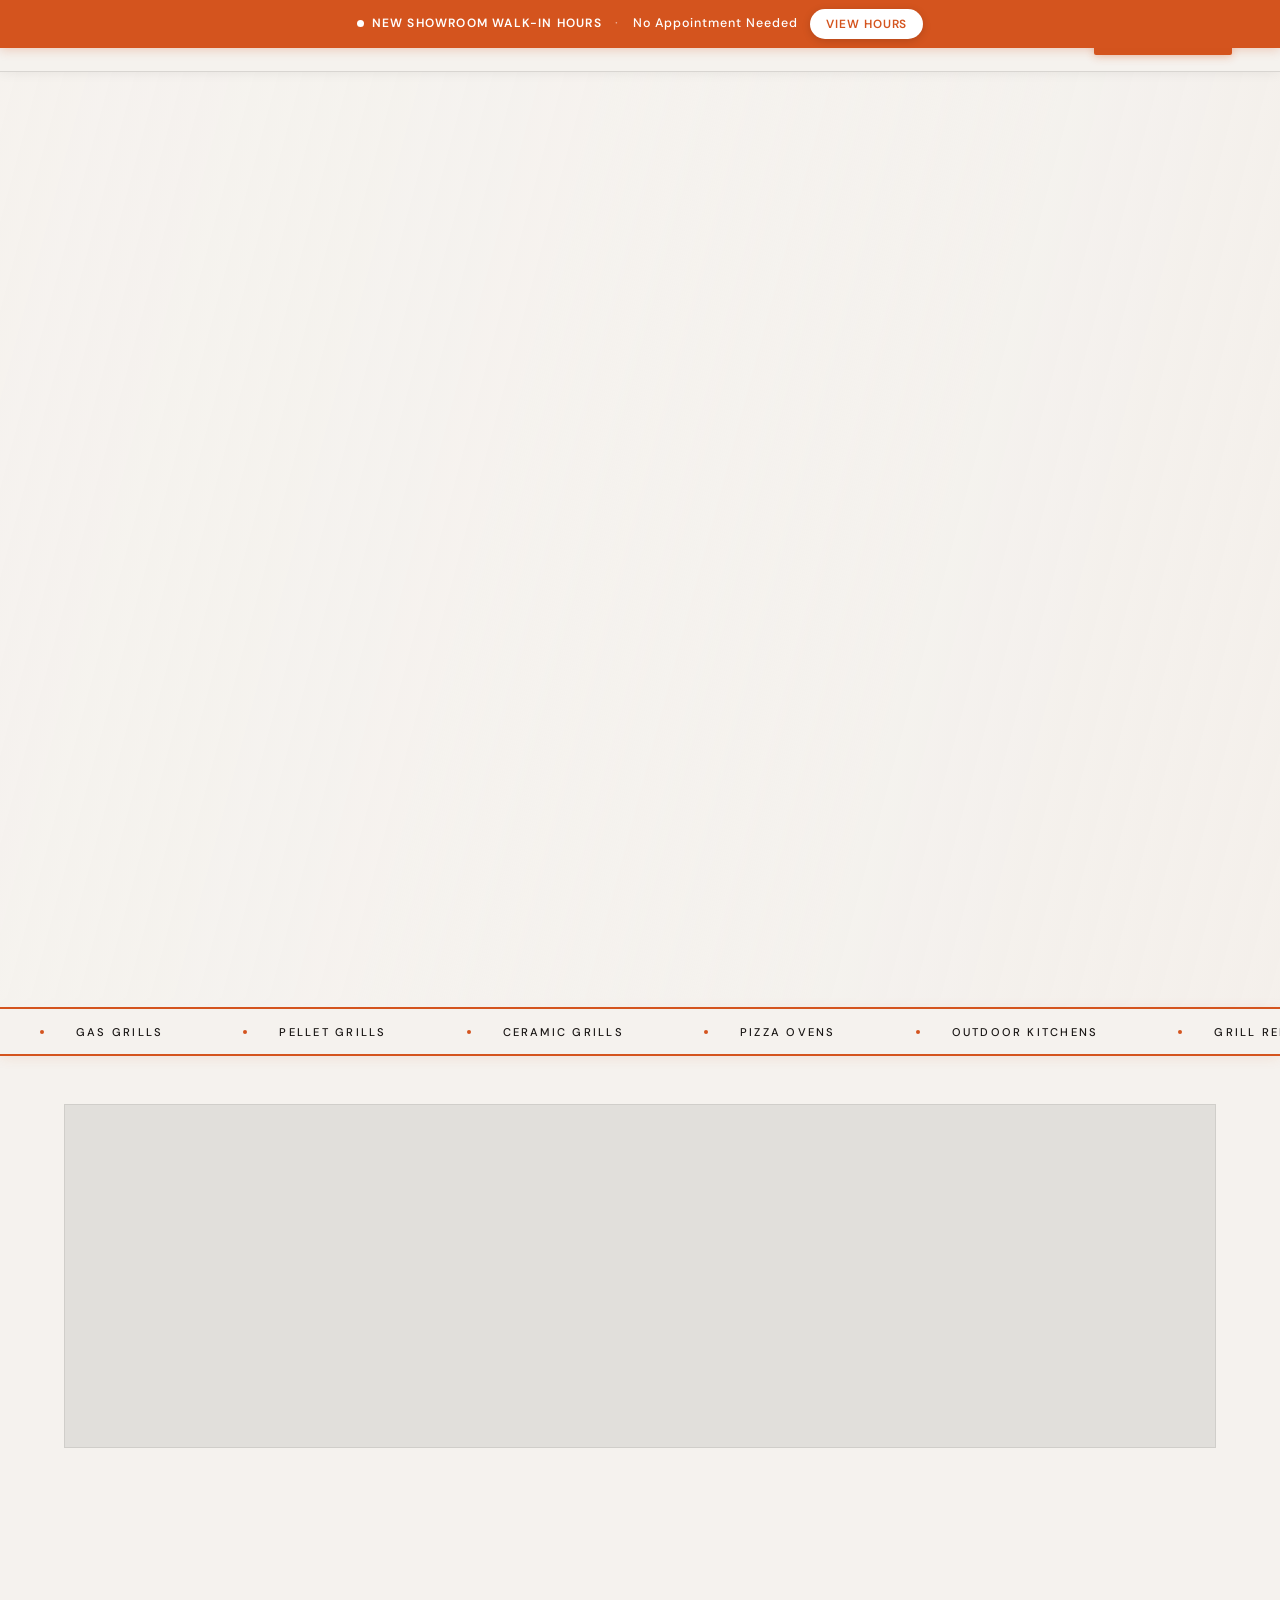
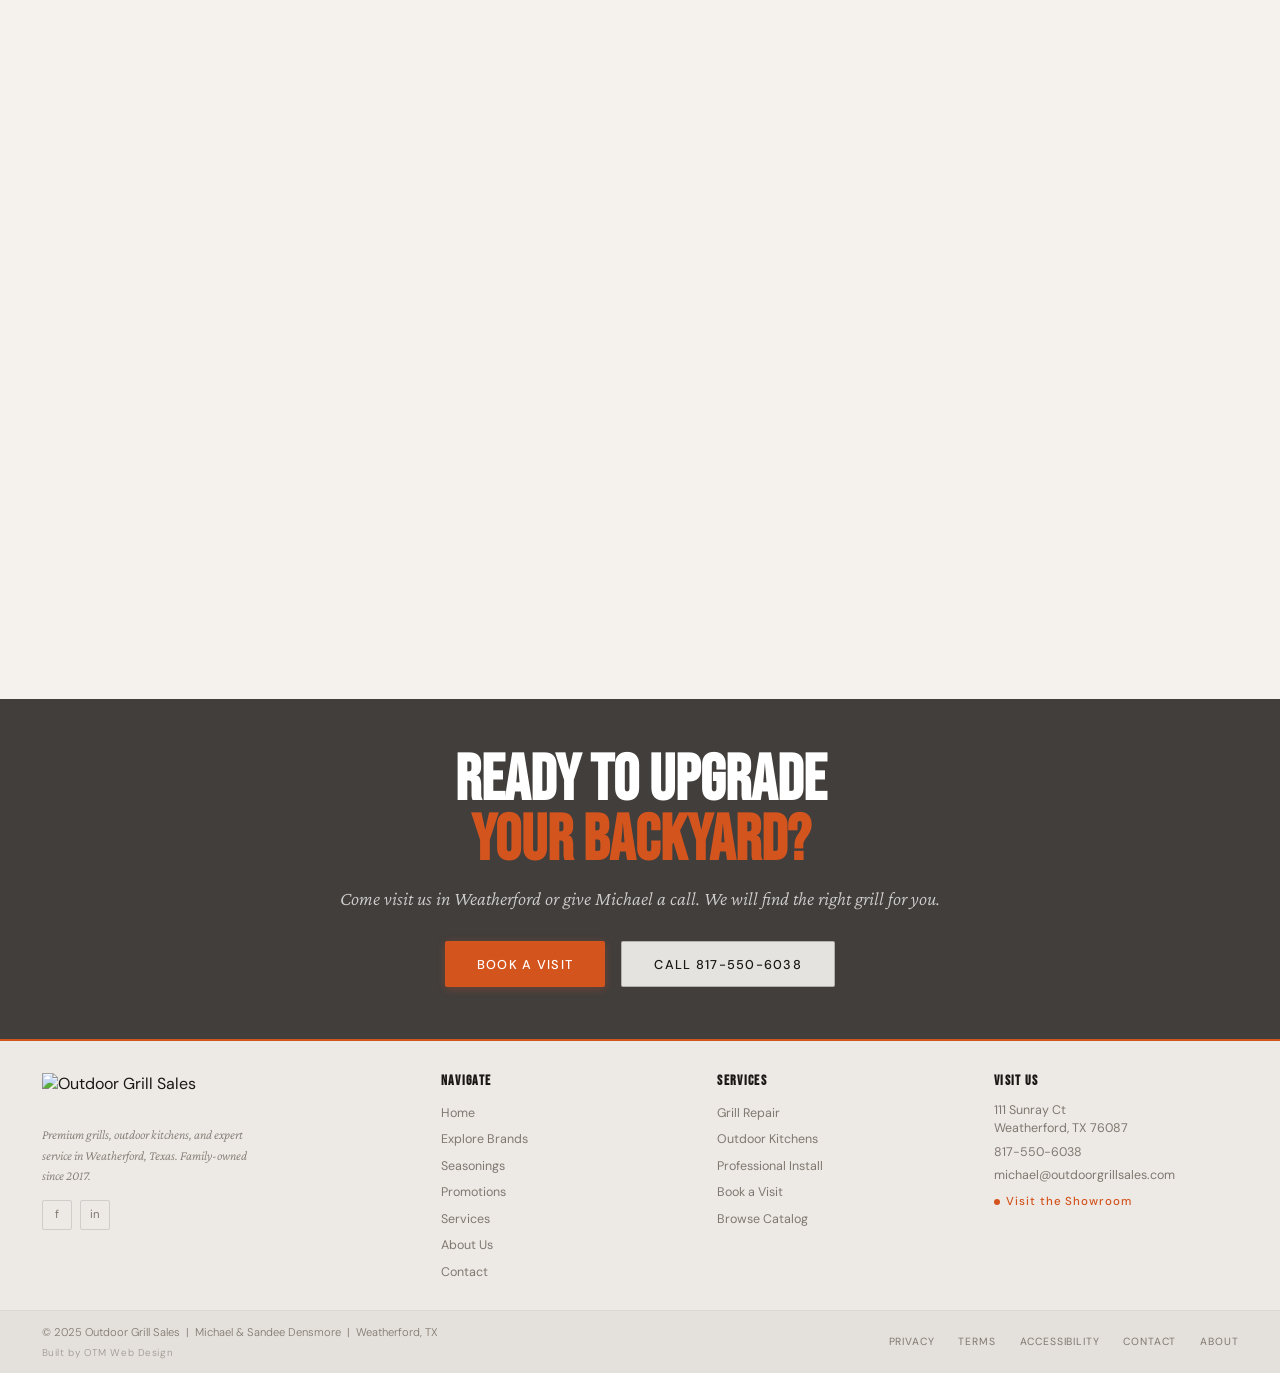
==== commit b0eee620: "seasonings updated" ====
--- a/index.html
+++ b/index.html
@@ -32,6 +32,7 @@
     <ul class="nav-links">
     <li><a href="index.html">Home</a></li>
     <li><a href="explore.html">Explore Brands</a></li>
+    <li><a href="seasonings.html">Seasonings</a></li>
     <li><a href="promotions.html">Promotions</a></li>
     <li><a href="services.html">Services</a></li>
     <li><a href="about.html">About</a></li>
@@ -46,6 +47,7 @@
 <div class="nav-drawer" id="nav-drawer">
   <a href="index.html">Home</a>
   <a href="explore.html">Explore Brands</a>
+  <a href="seasonings.html">Seasonings</a>
   <a href="promotions.html">Promotions</a>
   <a href="services.html">Services</a>
   <a href="about.html">About</a>
@@ -346,6 +348,7 @@
       <ul>
         <li><a href="index.html">Home</a></li>
         <li><a href="explore.html">Explore Brands</a></li>
+        <li><a href="seasonings.html">Seasonings</a></li>
         <li><a href="promotions.html">Promotions</a></li>
         <li><a href="services.html">Services</a></li>
         <li><a href="about.html">About Us</a></li>
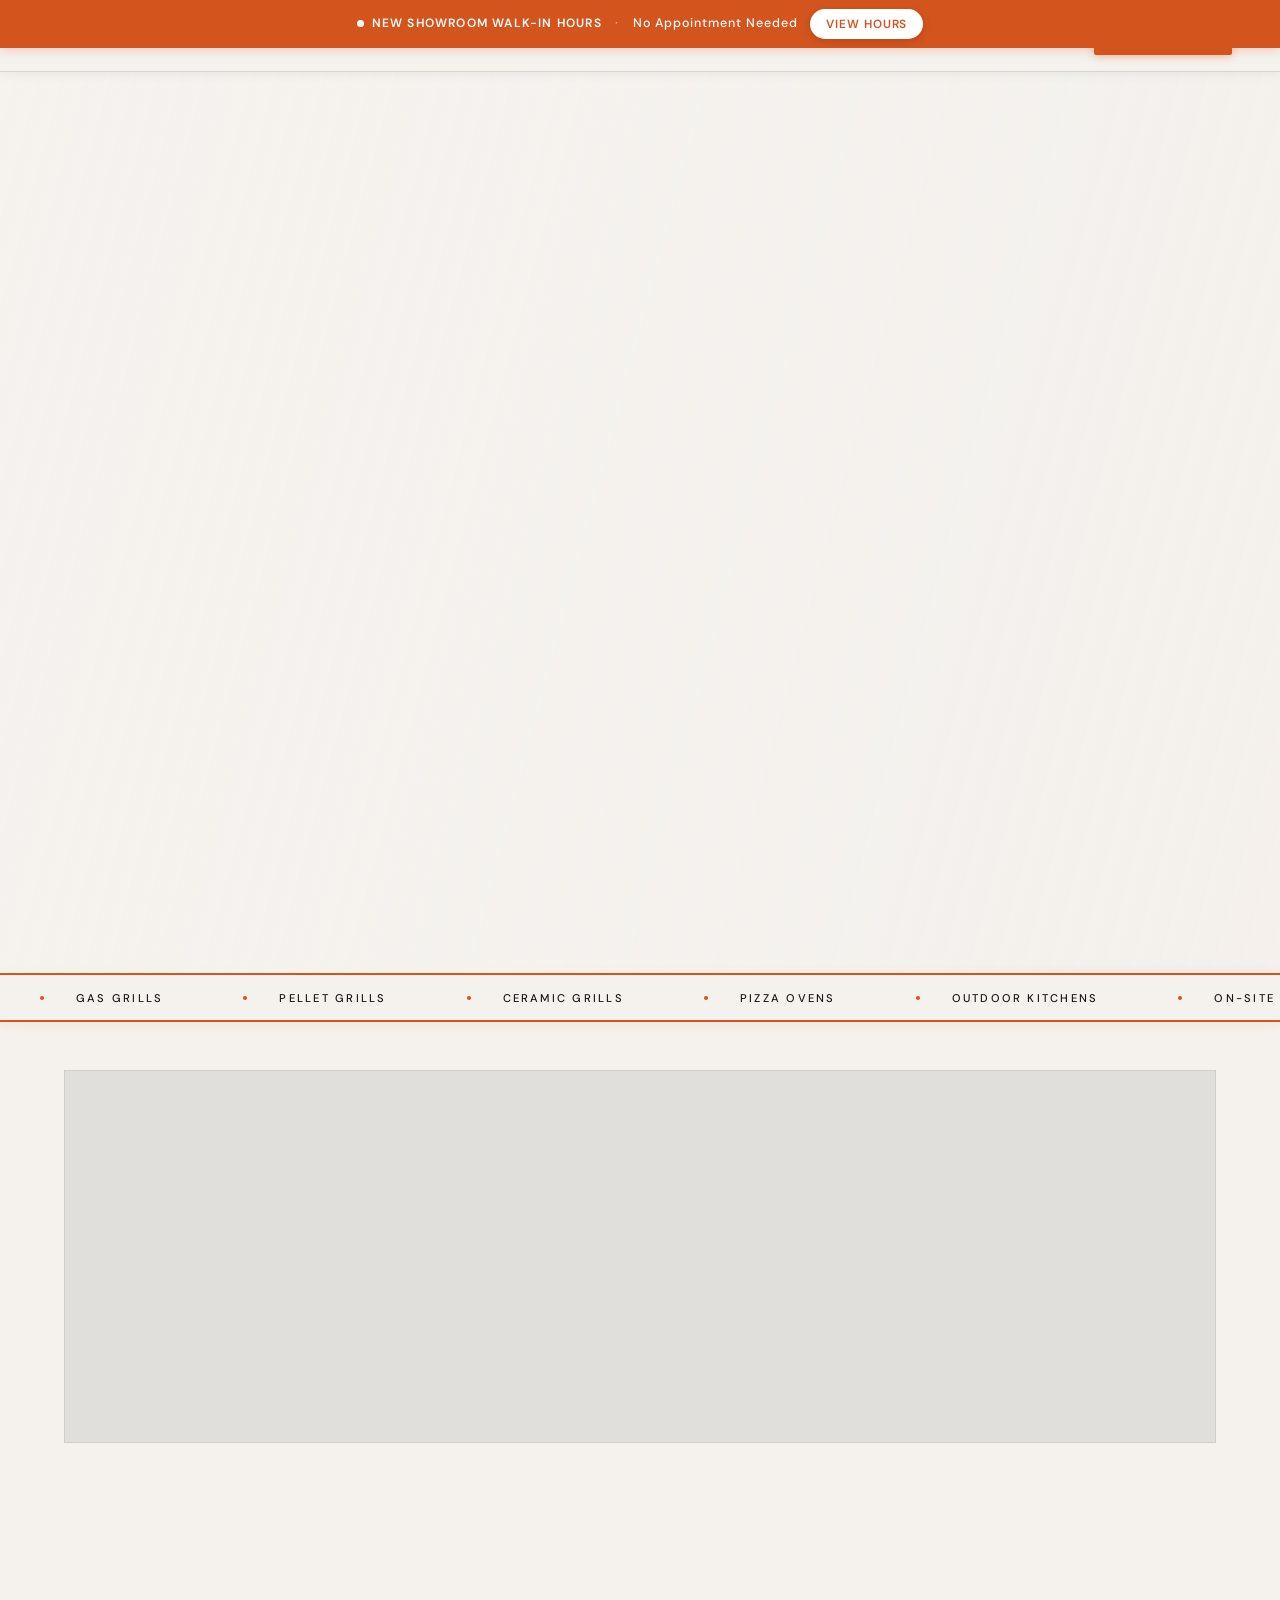
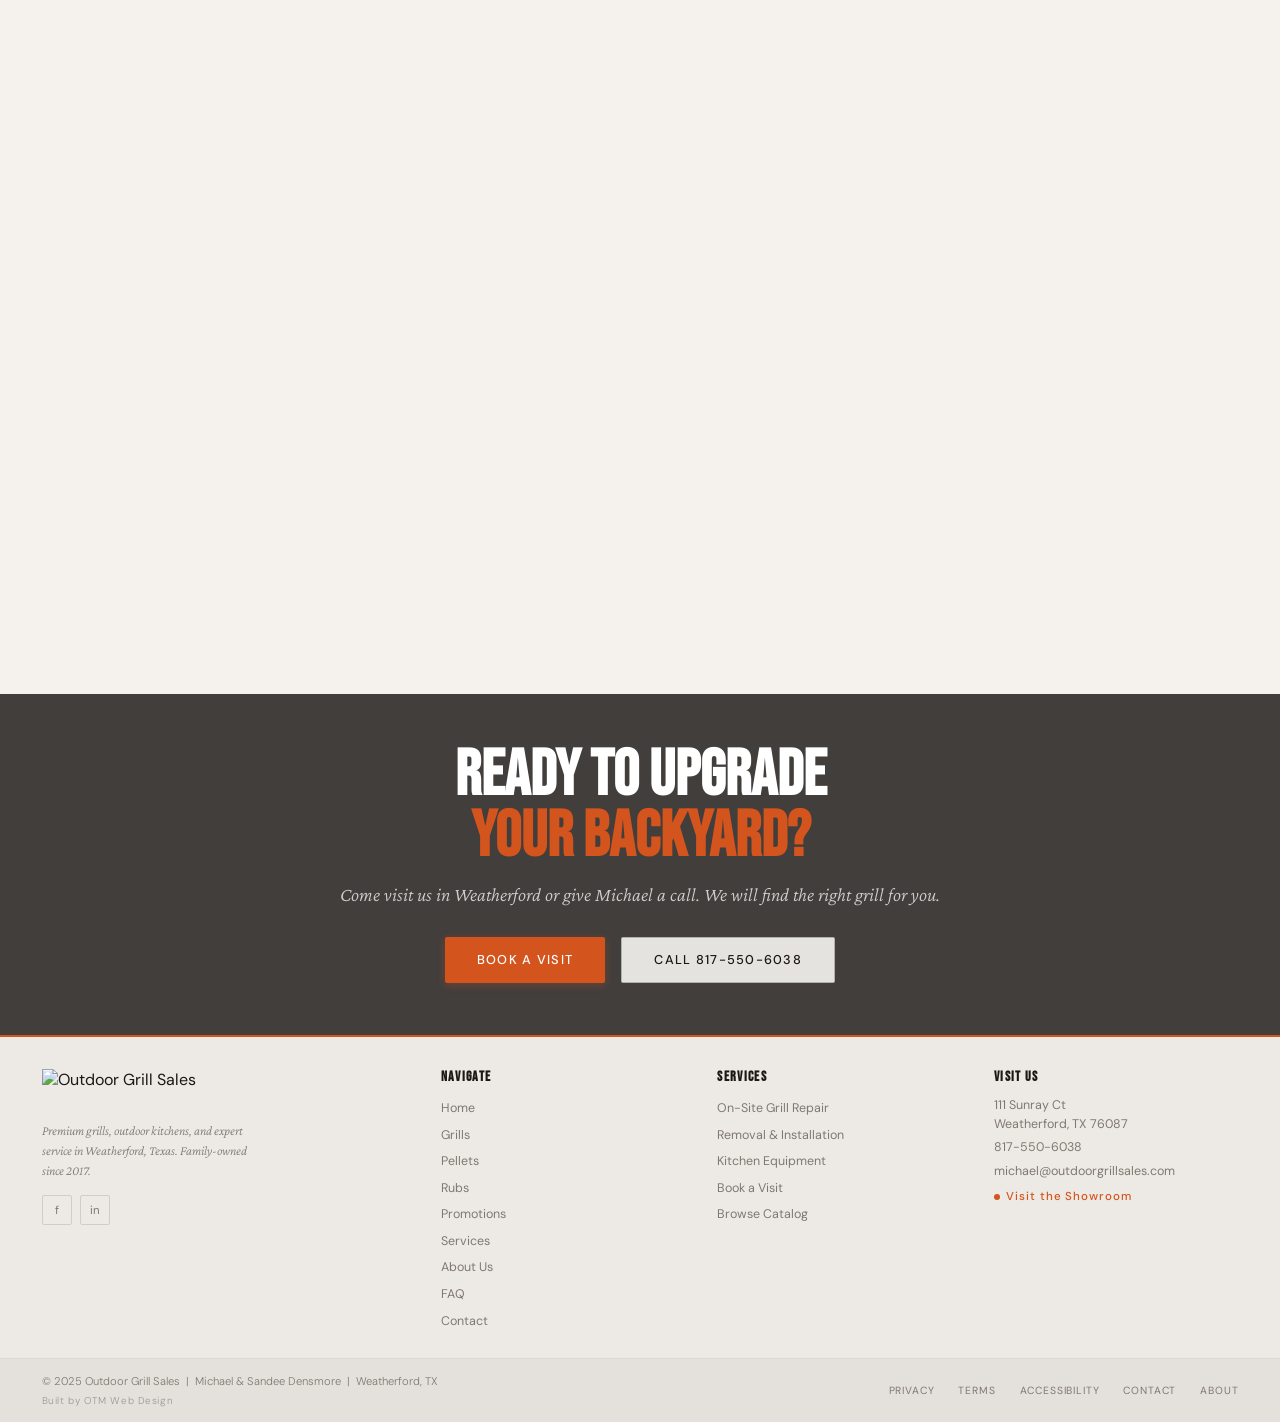
==== commit 4d87f17a: "upadated" ====
--- a/index.html
+++ b/index.html
@@ -3,10 +3,94 @@
 <head>
   <meta charset="UTF-8">
   <meta name="viewport" content="width=device-width, initial-scale=1.0">
-  <title>Outdoor Grill Sales | Premium Grills, Outdoor Kitchens & BBQ – Weatherford, TX</title>
-  <meta name="description" content="Outdoor Grill Sales in Weatherford, TX carries premium grills, outdoor kitchens, and BBQ accessories from top brands. Expert grill repair and installation services.">
+  <title>Outdoor Grill Sales | Premium Grills | Weatherford, TX</title>
+  <meta name="description" content="Premium grills, outdoor kitchens, and on-site grill repair in Weatherford, TX. Family-owned since 2017. We come to you for repairs and equipment replacement.">
+  <link rel="canonical" href="https://outdoorgrillsales.com/">
+
+  <!-- Open Graph -->
+  <meta property="og:type" content="website">
+  <meta property="og:site_name" content="Outdoor Grill Sales">
+  <meta property="og:title" content="Outdoor Grill Sales | Premium Grills | Weatherford, TX">
+  <meta property="og:description" content="Premium grills, outdoor kitchens, and on-site grill repair in Weatherford, TX. Family-owned since 2017. We come to you for repairs and equipment replacement.">
+  <meta property="og:url" content="https://outdoorgrillsales.com/">
+  <meta property="og:image" content="https://outdoorgrillsales.com/assets/og-image.jpg">
+  <meta property="og:image:width" content="1200">
+  <meta property="og:image:height" content="630">
+  <meta property="og:image:alt" content="Outdoor Grill Sales, Weatherford Texas">
+
+  <!-- Twitter Card -->
+  <meta name="twitter:card" content="summary_large_image">
+  <meta name="twitter:title" content="Outdoor Grill Sales | Premium Grills | Weatherford, TX">
+  <meta name="twitter:description" content="Premium grills, outdoor kitchens, and on-site grill repair in Weatherford, TX. Family-owned since 2017. We come to you for repairs and equipment replacement.">
+  <meta name="twitter:image" content="https://outdoorgrillsales.com/assets/og-image.jpg">
   <link rel="stylesheet" href="style.css">
   <link rel="icon" href="assets/logo.png" type="image/png">
+
+  <!-- LocalBusiness structured data -->
+  <script type="application/ld+json">
+  {
+    "@context": "https://schema.org",
+    "@type": "Store",
+    "@id": "https://outdoorgrillsales.com/#business",
+    "name": "Outdoor Grill Sales",
+    "description": "Premium grill and outdoor kitchen retailer in Weatherford, Texas, offering on-site grill repair, equipment removal and replacement, and full custom outdoor kitchen installation.",
+    "image": "https://outdoorgrillsales.com/assets/og-image.jpg",
+    "logo": "https://outdoorgrillsales.com/assets/logo.png",
+    "url": "https://outdoorgrillsales.com/",
+    "telephone": "+1-817-550-6038",
+    "email": "michael@outdoorgrillsales.com",
+    "priceRange": "$$$",
+    "foundingDate": "2017",
+    "address": {
+      "@type": "PostalAddress",
+      "streetAddress": "111 Sunray Ct",
+      "addressLocality": "Weatherford",
+      "addressRegion": "TX",
+      "postalCode": "76087",
+      "addressCountry": "US"
+    },
+    "areaServed": [
+      { "@type": "City", "name": "Weatherford" },
+      { "@type": "City", "name": "Aledo" },
+      { "@type": "City", "name": "Willow Park" },
+      { "@type": "City", "name": "Springtown" },
+      { "@type": "City", "name": "Mineral Wells" },
+      { "@type": "City", "name": "Fort Worth" },
+      { "@type": "AdministrativeArea", "name": "Parker County, Texas" }
+    ],
+    "openingHoursSpecification": [
+      {
+        "@type": "OpeningHoursSpecification",
+        "dayOfWeek": ["Wednesday","Thursday","Friday"],
+        "opens": "10:00",
+        "closes": "17:00"
+      },
+      {
+        "@type": "OpeningHoursSpecification",
+        "dayOfWeek": ["Saturday"],
+        "opens": "10:00",
+        "closes": "16:00"
+      }
+    ],
+    "aggregateRating": {
+      "@type": "AggregateRating",
+      "ratingValue": "4.7",
+      "reviewCount": "61"
+    },
+    "makesOffer": [
+      { "@type": "Offer", "itemOffered": { "@type": "Service", "name": "On-site grill repair for gas and pellet grills" } },
+      { "@type": "Offer", "itemOffered": { "@type": "Service", "name": "Built-in grill removal and replacement" } },
+      { "@type": "Offer", "itemOffered": { "@type": "Service", "name": "Outdoor kitchen installation" } },
+      { "@type": "Offer", "itemOffered": { "@type": "Product", "name": "Premium gas, pellet, ceramic, and charcoal grills" } },
+      { "@type": "Offer", "itemOffered": { "@type": "Product", "name": "Outdoor kitchen components, refrigeration, and heaters" } },
+      { "@type": "Offer", "itemOffered": { "@type": "Product", "name": "Wood grilling pellets, lump charcoal, rubs and sauces" } }
+    ],
+    "sameAs": [
+      "https://www.facebook.com/outdoorgrillsales",
+      "https://www.instagram.com/outdoorgrillsales1"
+    ]
+  }
+  </script>
 </head>
 <body>
 
@@ -31,8 +115,9 @@
   </a>
     <ul class="nav-links">
     <li><a href="index.html">Home</a></li>
-    <li><a href="explore.html">Explore Brands</a></li>
-    <li><a href="seasonings.html">Seasonings</a></li>
+    <li><a href="explore.html">Grills</a></li>
+    <li><a href="pellets.html">Pellets</a></li>
+    <li><a href="seasonings.html">Rubs</a></li>
     <li><a href="promotions.html">Promotions</a></li>
     <li><a href="services.html">Services</a></li>
     <li><a href="about.html">About</a></li>
@@ -46,8 +131,9 @@
 <!-- MOBILE DRAWER -->
 <div class="nav-drawer" id="nav-drawer">
   <a href="index.html">Home</a>
-  <a href="explore.html">Explore Brands</a>
-  <a href="seasonings.html">Seasonings</a>
+  <a href="explore.html">Grills</a>
+  <a href="pellets.html">Pellets</a>
+  <a href="seasonings.html">Rubs</a>
   <a href="promotions.html">Promotions</a>
   <a href="services.html">Services</a>
   <a href="about.html">About</a>
@@ -70,7 +156,7 @@
       <span class="ember">Deserves This.</span>
     </h1>
     <p class="hero-sub reveal reveal-delay-2">
-      Premium grills, outdoor kitchens, expert repairs, and professional installations.
+      Premium grills, outdoor kitchens, and on-site repair and installation.
       Family-owned, Texas-proud, and built on a passion for great BBQ.
     </p>
     <div class="hero-actions reveal reveal-delay-3">
@@ -103,8 +189,8 @@
     <div class="marquee-item"><span class="marquee-dot"></span>Ceramic Grills</div>
     <div class="marquee-item"><span class="marquee-dot"></span>Pizza Ovens</div>
     <div class="marquee-item"><span class="marquee-dot"></span>Outdoor Kitchens</div>
-    <div class="marquee-item"><span class="marquee-dot"></span>Grill Repair</div>
-    <div class="marquee-item"><span class="marquee-dot"></span>Professional Installation</div>
+    <div class="marquee-item"><span class="marquee-dot"></span>On-Site Grill Repair</div>
+    <div class="marquee-item"><span class="marquee-dot"></span>Equipment Replacement</div>
     <div class="marquee-item"><span class="marquee-dot"></span>Griddles</div>
     <div class="marquee-item"><span class="marquee-dot"></span>Smokers</div>
     <div class="marquee-item"><span class="marquee-dot"></span>Accessories</div>
@@ -114,8 +200,8 @@
     <div class="marquee-item"><span class="marquee-dot"></span>Ceramic Grills</div>
     <div class="marquee-item"><span class="marquee-dot"></span>Pizza Ovens</div>
     <div class="marquee-item"><span class="marquee-dot"></span>Outdoor Kitchens</div>
-    <div class="marquee-item"><span class="marquee-dot"></span>Grill Repair</div>
-    <div class="marquee-item"><span class="marquee-dot"></span>Professional Installation</div>
+    <div class="marquee-item"><span class="marquee-dot"></span>On-Site Grill Repair</div>
+    <div class="marquee-item"><span class="marquee-dot"></span>Equipment Replacement</div>
     <div class="marquee-item"><span class="marquee-dot"></span>Griddles</div>
     <div class="marquee-item"><span class="marquee-dot"></span>Smokers</div>
     <div class="marquee-item"><span class="marquee-dot"></span>Accessories</div>
@@ -131,23 +217,23 @@
         <svg viewBox="0 0 24 24"><path d="M3 6h18M3 12h18M3 18h18"/><circle cx="12" cy="6" r="2"/></svg>
       </div>
       <h3>Shop the Catalog</h3>
-      <p>Browse 18+ premium brands including Blaze, Lynx, Big Green Egg, Napoleon, and more. Gas, pellet, ceramic, and everything in between.</p>
+      <p>Browse 18+ premium brands including Blaze, Lynx, Big Green Egg, Napoleon, and more. We sell every piece of equipment your outdoor kitchen needs, whether we are doing the installation or your own contractor is.</p>
       <a href="explore.html">Explore Products <svg viewBox="0 0 24 24"><path d="M17 8l4 4m0 0l-4 4m4-4H3"/></svg></a>
     </div>
     <div class="service-pillar reveal reveal-delay-1">
       <div class="service-icon">
         <svg viewBox="0 0 24 24"><path d="M14.7 6.3a1 1 0 000 1.4l1.6 1.6a1 1 0 001.4 0l3.77-3.77a6 6 0 01-7.94 7.94l-6.91 6.91a2.12 2.12 0 01-3-3l6.91-6.91a6 6 0 017.94-7.94l-3.76 3.76z"/></svg>
       </div>
-      <h3>Grill Repair</h3>
-      <p>Your grill acts up when you need it most. Michael handles most repairs in-store or over the phone. Fast, honest, and backed by real expertise.</p>
+      <h3>On-Site Grill Repair</h3>
+      <p>Built-in grill acting up? Michael comes to you. On-site repair for gas grills and pellet grills, including built-ins that cannot be pulled out and hauled off. It does not matter where you bought it.</p>
       <a href="services.html">Learn More <svg viewBox="0 0 24 24"><path d="M17 8l4 4m0 0l-4 4m4-4H3"/></svg></a>
     </div>
     <div class="service-pillar reveal reveal-delay-2">
       <div class="service-icon">
         <svg viewBox="0 0 24 24"><path d="M3 9l9-7 9 7v11a2 2 0 01-2 2H5a2 2 0 01-2-2z"/><polyline points="9,22 9,12 15,12 15,22"/></svg>
       </div>
-      <h3>Outdoor Kitchens</h3>
-      <p>From a single built-in grill to a full outdoor kitchen, we handle the installation. Turn your backyard into the neighborhood's favorite gathering spot.</p>
+      <h3>Removal &amp; Installation</h3>
+      <p>Old built-in past its prime? We pull the old equipment out and install the new, even if someone else built the kitchen. Full custom outdoor kitchen builds available too.</p>
       <a href="services.html#install">Get an Estimate <svg viewBox="0 0 24 24"><path d="M17 8l4 4m0 0l-4 4m4-4H3"/></svg></a>
     </div>
   </div>
@@ -158,20 +244,18 @@
   <div class="deals-callout reveal" style="margin:0;">
     <div class="deals-callout-content">
       <div class="section-label">Manufacturer Promotions</div>
-      <h2 class="deals-callout-title">6 Active Promotions<br><span>Running Now</span></h2>
-      <p class="deals-callout-sub">Save on Lynx, Blaze, TrueFlame, Renaissance, Coyote, and Big Green Egg. Lynx is paying up to $1,500 cash back, plus manufacturer-direct dealer pricing on grills, smokers, packages, and outdoor kitchen components, available through the showroom.</p>
+      <h2 class="deals-callout-title">4 Active Promotions<br><span>Running Now</span></h2>
+      <p class="deals-callout-sub">Save on Lynx, Blaze, TrueFlame, and Renaissance. Lynx is paying up to $1,500 cash back, plus manufacturer-direct dealer pricing on grills, smokers, packages, and outdoor kitchen components, available through the showroom.</p>
       <div class="deals-callout-brands">
         <span class="deals-callout-brand-label">Brands on sale:</span>
         <img src="assets/brand-lynx.png" alt="Lynx" class="deals-callout-brand-logo">
         <img src="assets/brand-blaze.png" alt="Blaze" class="deals-callout-brand-logo">
         <img src="assets/brand-trueflame.png" alt="TrueFlame" class="deals-callout-brand-logo">
         <img src="assets/brand-renaissance.png" alt="Renaissance Cooking Systems" class="deals-callout-brand-logo">
-        <img src="assets/brand-coyote.png" alt="Coyote" class="deals-callout-brand-logo">
-        <img src="assets/brand-biggreenegg.png" alt="Big Green Egg" class="deals-callout-brand-logo">
       </div>
     </div>
     <div class="deals-callout-actions">
-      <span class="deals-callout-count">6 Active</span>
+      <span class="deals-callout-count">4 Active</span>
       <a href="promotions.html" class="btn-primary">View All Promotions &rarr;</a>
     </div>
   </div>
@@ -213,10 +297,10 @@
         "What started as a side job became our calling. We built Outdoor Grill Sales on one belief: take care of the customer first, every single time."
       </blockquote>
       <p>
-        Michael and Sandee Densmore opened Outdoor Grill Sales in Weatherford, TX in 2017. What began as a side hustle fueled by a passion for great barbecue grew into a full-time family business. Today they carry premium grill brands, offer expert repair services, and handle full outdoor kitchen installations.
+        Michael and Sandee Densmore opened Outdoor Grill Sales in Weatherford, TX in 2017. What began as a side hustle fueled by a passion for great barbecue grew into a full-time family business. Today they carry premium grill brands, handle on-site repairs, and build and outfit complete outdoor kitchens.
       </p>
       <p>
-        When you buy a grill from Outdoor Grill Sales, you are not just buying a product. You are getting Michael and Sandee in your corner. Most issues get handled right in the store or over the phone.
+        When you buy a grill from Outdoor Grill Sales, you are not just buying a product. You are getting Michael and Sandee in your corner. And when something needs hands-on work, Michael comes to you.
       </p>
       <a href="about.html" class="btn-ghost">Read the Full Story</a>
     </div>
@@ -347,20 +431,22 @@
       <h4>Navigate</h4>
       <ul>
         <li><a href="index.html">Home</a></li>
-        <li><a href="explore.html">Explore Brands</a></li>
-        <li><a href="seasonings.html">Seasonings</a></li>
+        <li><a href="explore.html">Grills</a></li>
+        <li><a href="pellets.html">Pellets</a></li>
+        <li><a href="seasonings.html">Rubs</a></li>
         <li><a href="promotions.html">Promotions</a></li>
         <li><a href="services.html">Services</a></li>
         <li><a href="about.html">About Us</a></li>
+        <li><a href="faq.html">FAQ</a></li>
         <li><a href="contact.html">Contact</a></li>
       </ul>
     </div>
     <div class="footer-col">
       <h4>Services</h4>
       <ul>
-        <li><a href="services.html">Grill Repair</a></li>
-        <li><a href="services.html#install">Outdoor Kitchens</a></li>
-        <li><a href="services.html#install">Professional Install</a></li>
+        <li><a href="services.html">On-Site Grill Repair</a></li>
+        <li><a href="services.html#install">Removal &amp; Installation</a></li>
+        <li><a href="services.html#equipment">Kitchen Equipment</a></li>
         <li><a href="contact.html">Book a Visit</a></li>
         <li><a href="explore.html">Browse Catalog</a></li>
       </ul>
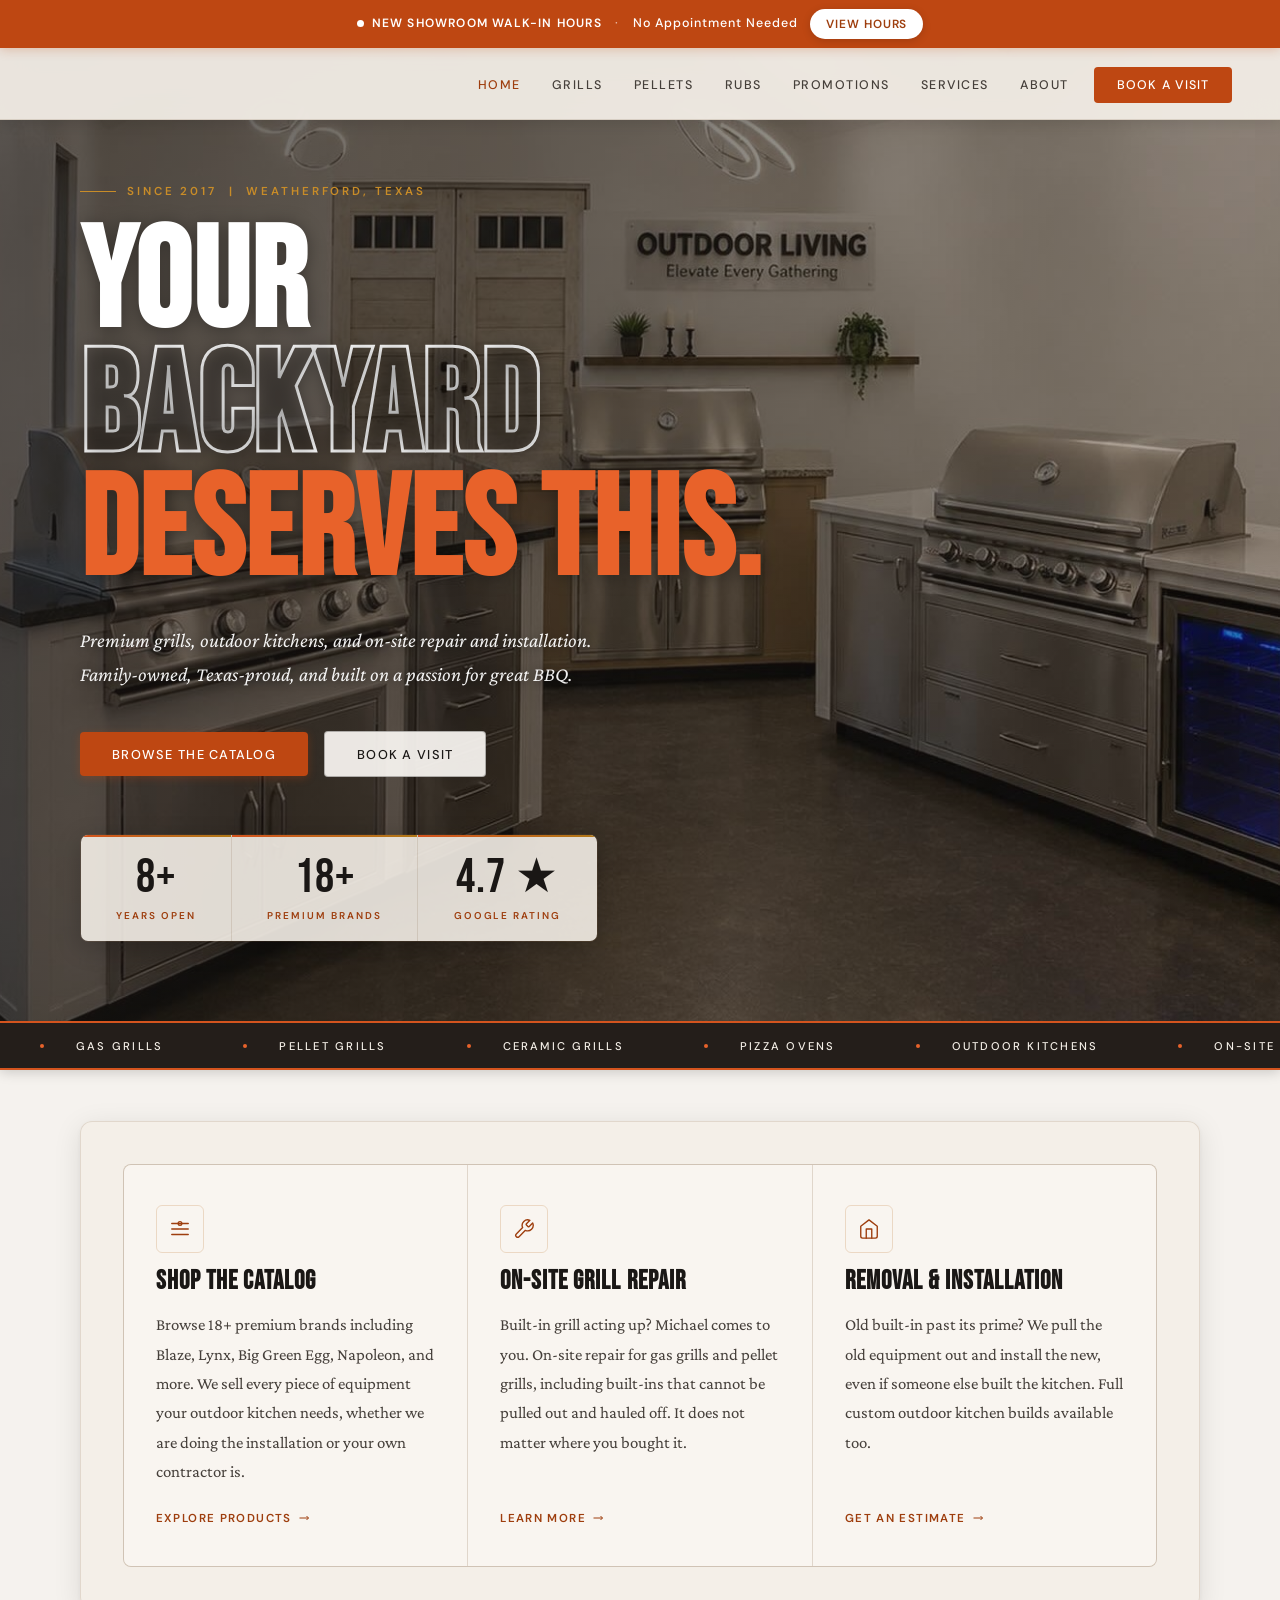
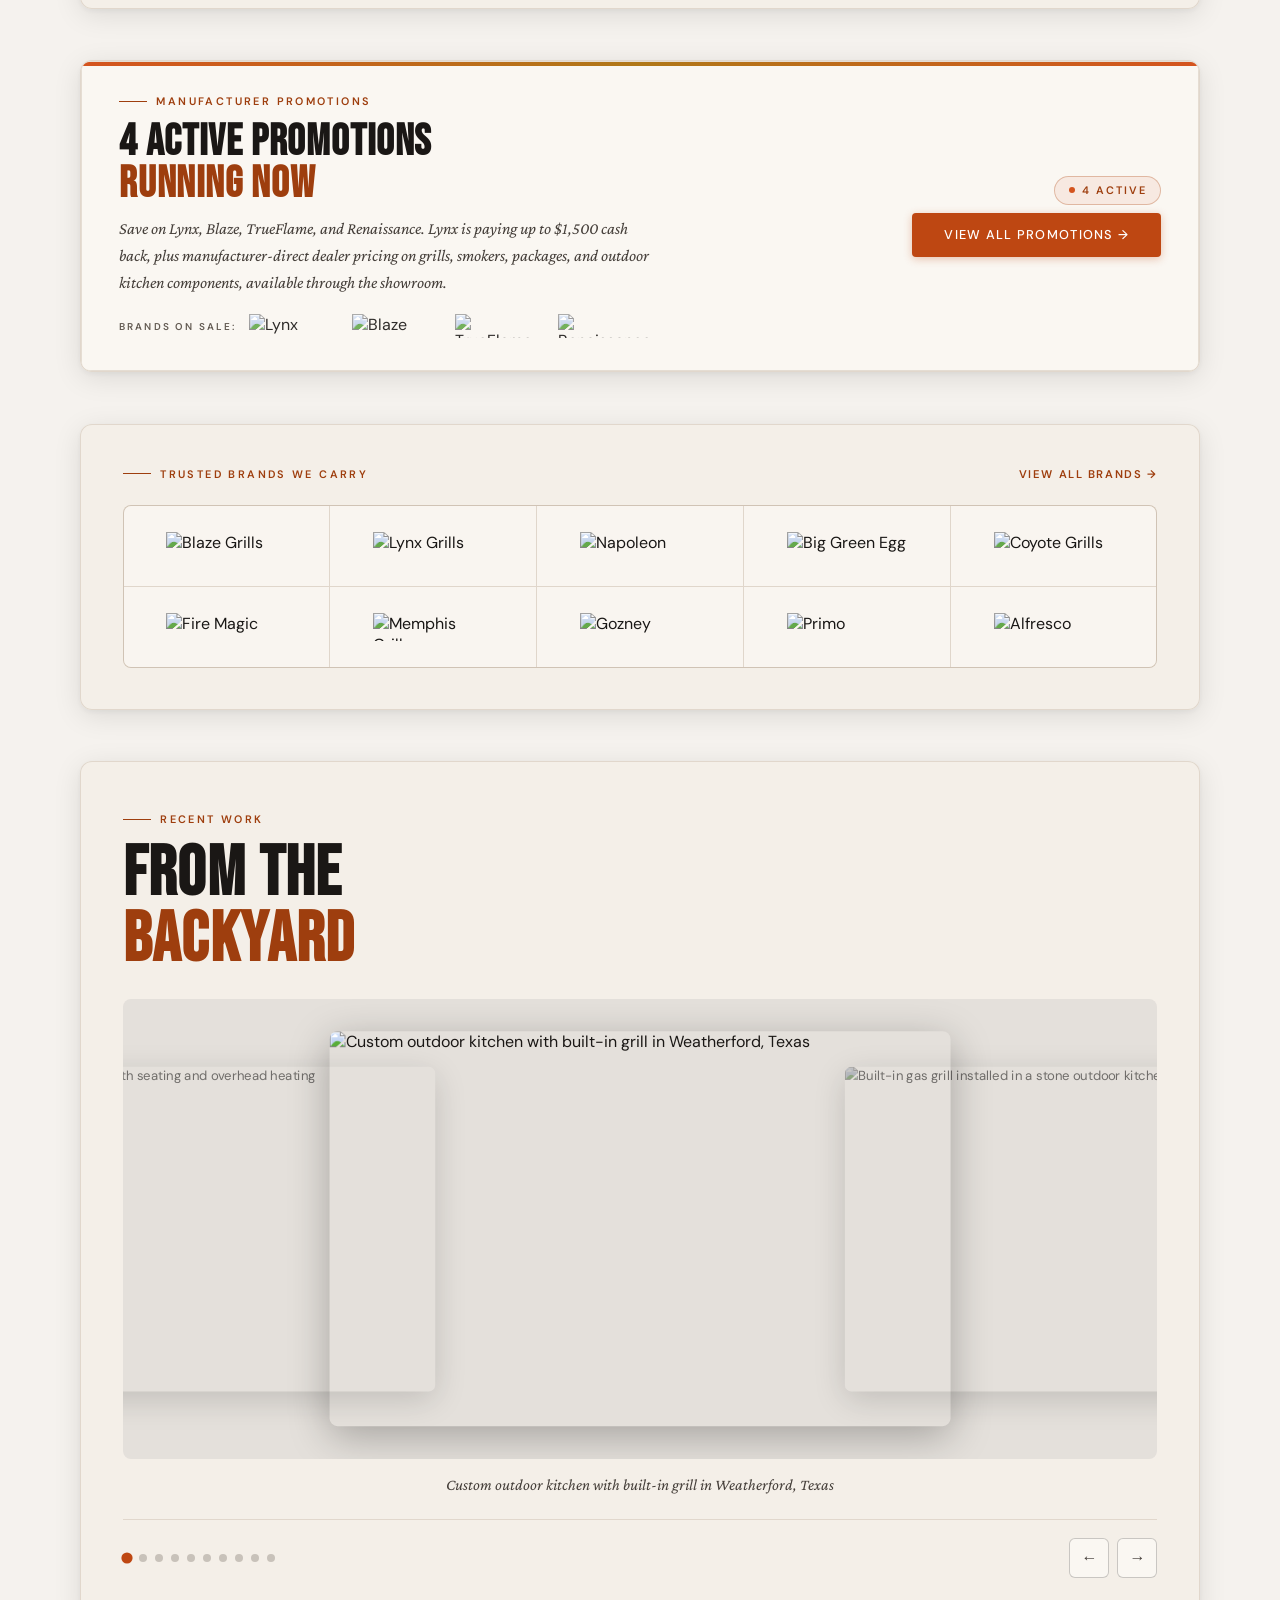
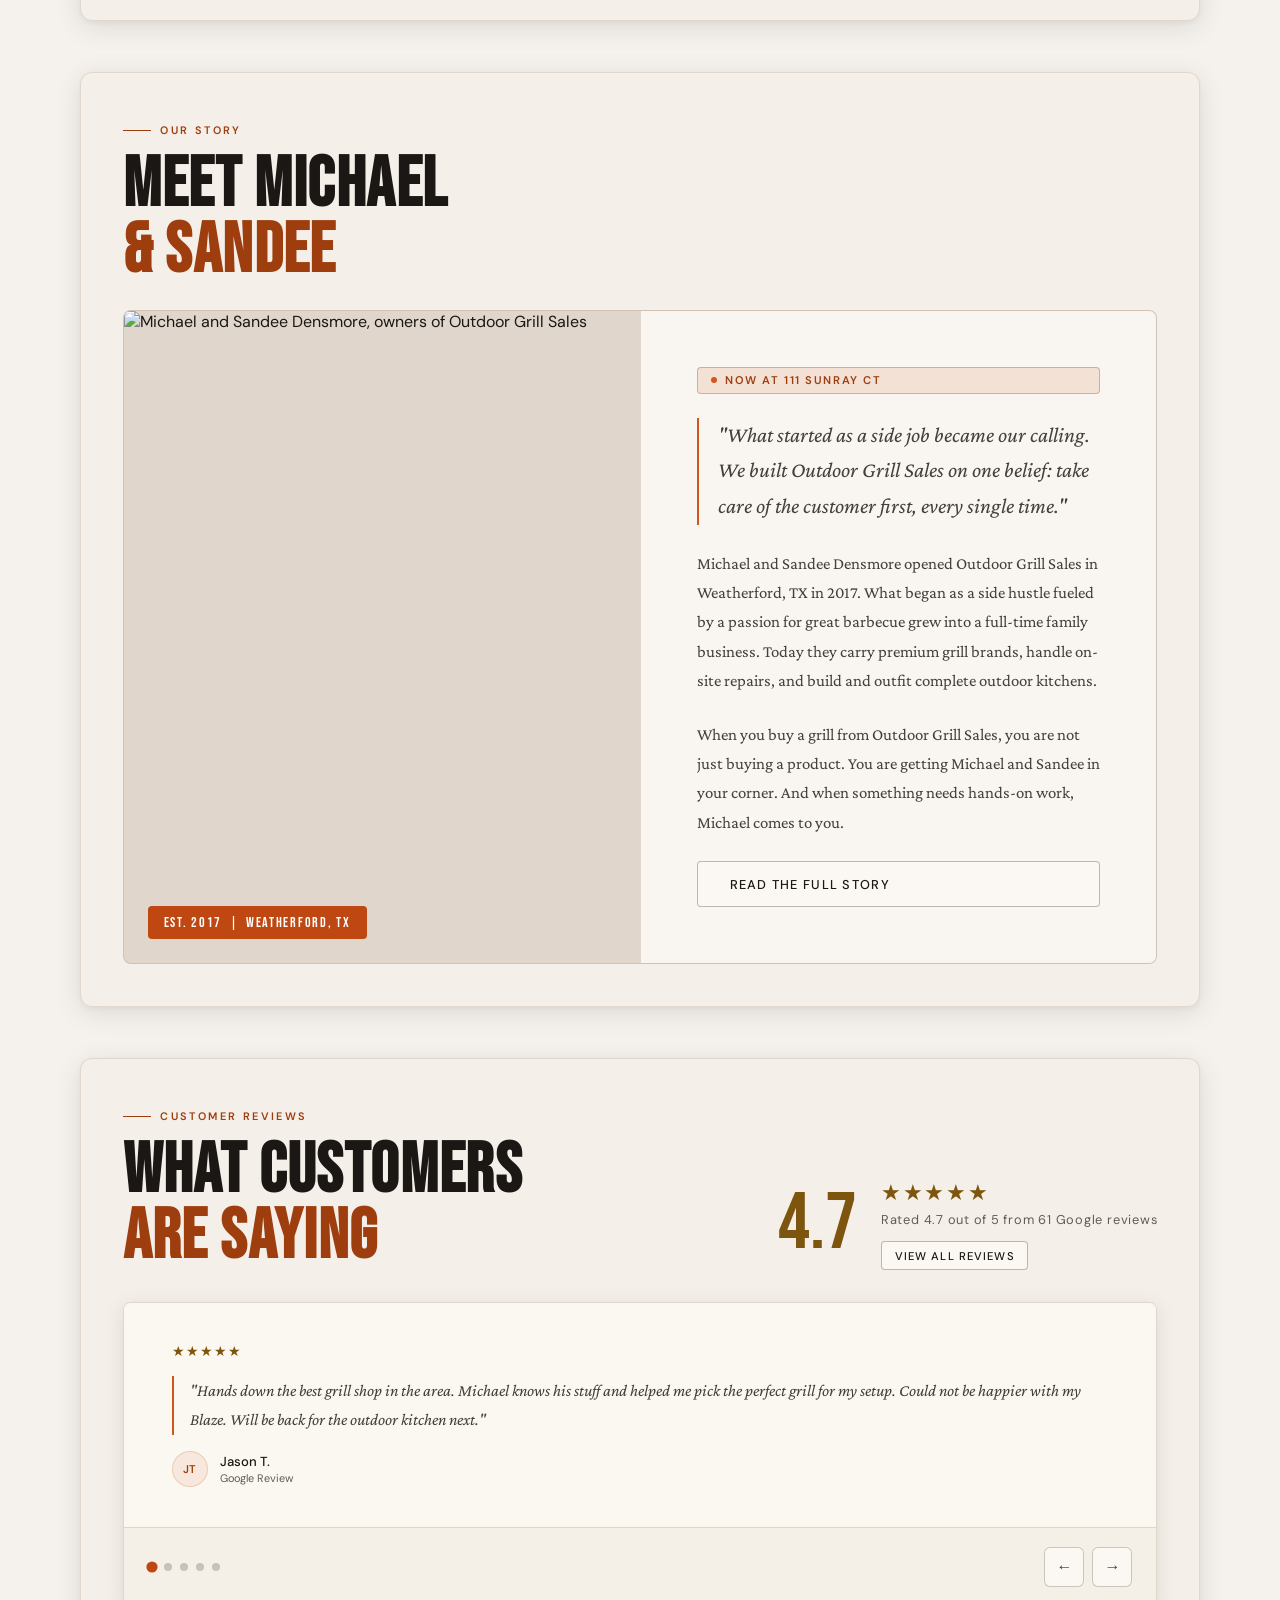
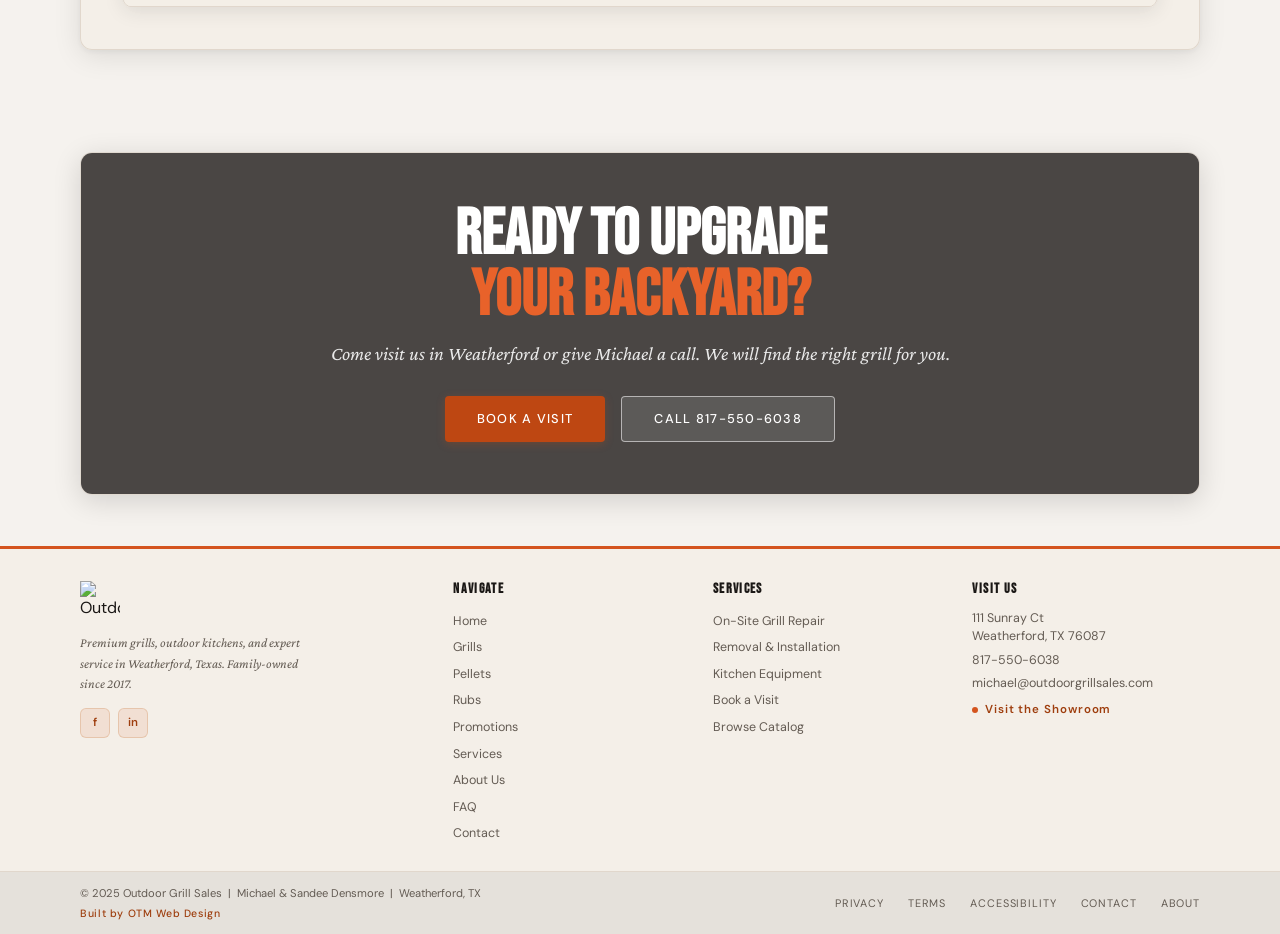
==== commit ba309015: "few updates" ====
--- a/index.html
+++ b/index.html
@@ -6,6 +6,12 @@
   <title>Outdoor Grill Sales | Premium Grills | Weatherford, TX</title>
   <meta name="description" content="Premium grills, outdoor kitchens, and on-site grill repair in Weatherford, TX. Family-owned since 2017. We come to you for repairs and equipment replacement.">
   <link rel="canonical" href="https://outdoorgrillsales.com/">
+
+  <!-- Fonts. Loaded here rather than via @import inside style.css so the
+       browser can start fetching them without waiting to parse the CSS. -->
+  <link rel="preconnect" href="https://fonts.googleapis.com">
+  <link rel="preconnect" href="https://fonts.gstatic.com" crossorigin>
+  <link rel="stylesheet" href="https://fonts.googleapis.com/css2?family=Bebas+Neue&family=Crimson+Pro:ital,wght@0,400;0,500;0,600;1,400&family=DM+Sans:wght@400;500&display=swap">
 
   <!-- Open Graph -->
   <meta property="og:type" content="website">
@@ -23,8 +29,13 @@
   <meta name="twitter:title" content="Outdoor Grill Sales | Premium Grills | Weatherford, TX">
   <meta name="twitter:description" content="Premium grills, outdoor kitchens, and on-site grill repair in Weatherford, TX. Family-owned since 2017. We come to you for repairs and equipment replacement.">
   <meta name="twitter:image" content="https://outdoorgrillsales.com/assets/og-image.jpg">
+
   <link rel="stylesheet" href="style.css">
   <link rel="icon" href="assets/logo.png" type="image/png">
+
+  <!-- Hero image is the LCP element. Preloading it lets the browser start
+       the download before it has finished parsing the stylesheet. -->
+  <link rel="preload" as="image" href="assets/hero-main.jpg" fetchpriority="high">
 
   <!-- LocalBusiness structured data -->
   <script type="application/ld+json">
@@ -111,7 +122,7 @@
 <!-- NAV -->
 <nav>
   <a href="index.html" class="nav-logo">
-    <img src="assets/logo.png" alt="Outdoor Grill Sales" onerror="this.style.display='none'">
+    <img src="assets/logo.png" alt="Outdoor Grill Sales" width="200" height="200" onerror="this.style.display='none'">
   </a>
     <ul class="nav-links">
     <li><a href="index.html">Home</a></li>
@@ -144,7 +155,7 @@
   </div>
 </div>
 
-<!-- HERO -->
+<!-- HERO (full-bleed, own image) -->
 <section class="hero">
   <div class="hero-bg"></div>
   <div class="hero-overlay"></div>
@@ -178,10 +189,9 @@
       </div>
     </div>
   </div>
-  <div class="hero-scroll">Scroll</div>
 </section>
 
-<!-- MARQUEE -->
+<!-- MARQUEE (the one band that stays full-bleed) -->
 <div class="marquee-strip">
   <div class="marquee-track">
     <div class="marquee-item"><span class="marquee-dot"></span>Gas Grills</div>
@@ -209,209 +219,257 @@
   </div>
 </div>
 
-<!-- THREE SERVICE PILLARS -->
-<section style="padding: 3rem 4rem;">
-  <div class="services-strip" style="margin:0;">
-    <div class="service-pillar reveal">
-      <div class="service-icon">
-        <svg viewBox="0 0 24 24"><path d="M3 6h18M3 12h18M3 18h18"/><circle cx="12" cy="6" r="2"/></svg>
-      </div>
-      <h3>Shop the Catalog</h3>
-      <p>Browse 18+ premium brands including Blaze, Lynx, Big Green Egg, Napoleon, and more. We sell every piece of equipment your outdoor kitchen needs, whether we are doing the installation or your own contractor is.</p>
-      <a href="explore.html">Explore Products <svg viewBox="0 0 24 24"><path d="M17 8l4 4m0 0l-4 4m4-4H3"/></svg></a>
-    </div>
-    <div class="service-pillar reveal reveal-delay-1">
-      <div class="service-icon">
-        <svg viewBox="0 0 24 24"><path d="M14.7 6.3a1 1 0 000 1.4l1.6 1.6a1 1 0 001.4 0l3.77-3.77a6 6 0 01-7.94 7.94l-6.91 6.91a2.12 2.12 0 01-3-3l6.91-6.91a6 6 0 017.94-7.94l-3.76 3.76z"/></svg>
-      </div>
-      <h3>On-Site Grill Repair</h3>
-      <p>Built-in grill acting up? Michael comes to you. On-site repair for gas grills and pellet grills, including built-ins that cannot be pulled out and hauled off. It does not matter where you bought it.</p>
-      <a href="services.html">Learn More <svg viewBox="0 0 24 24"><path d="M17 8l4 4m0 0l-4 4m4-4H3"/></svg></a>
-    </div>
-    <div class="service-pillar reveal reveal-delay-2">
-      <div class="service-icon">
-        <svg viewBox="0 0 24 24"><path d="M3 9l9-7 9 7v11a2 2 0 01-2 2H5a2 2 0 01-2-2z"/><polyline points="9,22 9,12 15,12 15,22"/></svg>
-      </div>
-      <h3>Removal &amp; Installation</h3>
-      <p>Old built-in past its prime? We pull the old equipment out and install the new, even if someone else built the kitchen. Full custom outdoor kitchen builds available too.</p>
-      <a href="services.html#install">Get an Estimate <svg viewBox="0 0 24 24"><path d="M17 8l4 4m0 0l-4 4m4-4H3"/></svg></a>
-    </div>
-  </div>
-</section>
-
-<!-- CURRENT DEALS CALLOUT -->
-<section style="padding: 0 4rem 3rem;">
-  <div class="deals-callout reveal" style="margin:0;">
-    <div class="deals-callout-content">
-      <div class="section-label">Manufacturer Promotions</div>
-      <h2 class="deals-callout-title">4 Active Promotions<br><span>Running Now</span></h2>
-      <p class="deals-callout-sub">Save on Lynx, Blaze, TrueFlame, and Renaissance. Lynx is paying up to $1,500 cash back, plus manufacturer-direct dealer pricing on grills, smokers, packages, and outdoor kitchen components, available through the showroom.</p>
-      <div class="deals-callout-brands">
-        <span class="deals-callout-brand-label">Brands on sale:</span>
-        <img src="assets/brand-lynx.png" alt="Lynx" class="deals-callout-brand-logo">
-        <img src="assets/brand-blaze.png" alt="Blaze" class="deals-callout-brand-logo">
-        <img src="assets/brand-trueflame.png" alt="TrueFlame" class="deals-callout-brand-logo">
-        <img src="assets/brand-renaissance.png" alt="Renaissance Cooking Systems" class="deals-callout-brand-logo">
-      </div>
-    </div>
-    <div class="deals-callout-actions">
-      <span class="deals-callout-count">4 Active</span>
-      <a href="promotions.html" class="btn-primary">View All Promotions &rarr;</a>
-    </div>
-  </div>
-</section>
-
-<!-- BRAND TRUST STRIP -->
-<div class="brand-wall-section reveal">
-  <div class="brand-wall-header">
-    <div class="section-label" style="margin-bottom:0;">Trusted Brands We Carry</div>
-    <a href="explore.html" class="brand-wall-link">View All Brands &rarr;</a>
-  </div>
-  <div class="brand-wall-grid">
-    <a href="explore.html" class="brand-wall-tile"><img src="assets/brand-blaze.png" alt="Blaze Grills"></a>
-    <a href="explore.html" class="brand-wall-tile"><img src="assets/brand-lynx.png" alt="Lynx Grills"></a>
-    <a href="explore.html" class="brand-wall-tile"><img src="assets/brand-napoleon.png" alt="Napoleon"></a>
-    <a href="explore.html" class="brand-wall-tile"><img src="assets/brand-biggreenegg.png" alt="Big Green Egg"></a>
-    <a href="explore.html" class="brand-wall-tile"><img src="assets/brand-coyote.png" alt="Coyote Grills"></a>
-    <a href="explore.html" class="brand-wall-tile"><img src="assets/brand-firemagic.png" alt="Fire Magic"></a>
-    <a href="explore.html" class="brand-wall-tile"><img src="assets/brand-memphis.png" alt="Memphis Grills"></a>
-    <a href="explore.html" class="brand-wall-tile"><img src="assets/brand-gozney.png" alt="Gozney"></a>
-    <a href="explore.html" class="brand-wall-tile"><img src="assets/brand-primo.png" alt="Primo"></a>
-    <a href="explore.html" class="brand-wall-tile"><img src="assets/brand-alfresco.png" alt="Alfresco"></a>
-  </div>
-</div>
-
-<!-- ABOUT PREVIEW -->
-<section style="padding: 5rem 4rem;">
-  <div class="section-label reveal">Our Story</div>
-  <h2 class="section-title reveal reveal-delay-1">Meet Michael<br><span>& Sandee</span></h2>
-  <div style="height:2.5rem;"></div>
-  <div class="about-preview reveal reveal-delay-2">
-    <div class="about-preview-img">
-      <img src="assets/michael-sandee.jpg" alt="Michael and Sandee Densmore, owners of Outdoor Grill Sales">
-      <div class="about-preview-badge">Est. 2017 &nbsp;|&nbsp; Weatherford, TX</div>
-    </div>
-    <div class="about-preview-content">
-      <div class="relocating-badge">Now at 111 Sunray Ct</div>
-      <blockquote>
-        "What started as a side job became our calling. We built Outdoor Grill Sales on one belief: take care of the customer first, every single time."
-      </blockquote>
-      <p>
-        Michael and Sandee Densmore opened Outdoor Grill Sales in Weatherford, TX in 2017. What began as a side hustle fueled by a passion for great barbecue grew into a full-time family business. Today they carry premium grill brands, handle on-site repairs, and build and outfit complete outdoor kitchens.
-      </p>
-      <p>
-        When you buy a grill from Outdoor Grill Sales, you are not just buying a product. You are getting Michael and Sandee in your corner. And when something needs hands-on work, Michael comes to you.
-      </p>
-      <a href="about.html" class="btn-ghost">Read the Full Story</a>
-    </div>
-  </div>
-</section>
-
-<!-- GOOGLE REVIEWS CAROUSEL -->
-<section class="reviews-section">
-  <div class="reviews-header reveal">
-    <div>
-      <div class="section-label">Customer Reviews</div>
-      <h2 class="section-title">What Customers<br><span>Are Saying</span></h2>
-    </div>
-    <div class="reviews-score">
-      <div class="reviews-big-num">4.7</div>
-      <div>
-        <div class="reviews-stars">&#9733;&#9733;&#9733;&#9733;&#9733;</div>
-        <div class="reviews-count">61 Google Reviews</div>
-        <a href="https://www.google.com/maps/place/Outdoor+Grill+Sales" target="_blank" rel="noopener" class="btn-ghost" style="margin-top:0.8rem; padding:0.33rem 0.65rem; font-size:0.7rem;">View All Reviews</a>
-      </div>
-    </div>
-  </div>
-
-  <div class="reviews-carousel-wrap reveal">
-    <div class="reviews-carousel-track" id="reviews-track">
-
-      <div class="review-card">
-        <div class="review-stars">&#9733;&#9733;&#9733;&#9733;&#9733;</div>
-        <blockquote>"Hands down the best grill shop in the area. Michael knows his stuff and helped me pick the perfect grill for my setup. Could not be happier with my Blaze. Will be back for the outdoor kitchen next."</blockquote>
-        <div class="review-author">
-          <div class="review-avatar">JT</div>
+<!-- FRAME: THREE SERVICE PILLARS -->
+<div class="frame-wrap">
+  <div class="frame reveal">
+    <div class="services-strip">
+      <div class="service-pillar">
+        <div class="service-icon">
+          <svg viewBox="0 0 24 24" aria-hidden="true"><path d="M3 6h18M3 12h18M3 18h18"/><circle cx="12" cy="6" r="2"/></svg>
+        </div>
+        <h3>Shop the Catalog</h3>
+        <p>Browse 18+ premium brands including Blaze, Lynx, Big Green Egg, Napoleon, and more. We sell every piece of equipment your outdoor kitchen needs, whether we are doing the installation or your own contractor is.</p>
+        <a href="explore.html">Explore Products <svg viewBox="0 0 24 24" aria-hidden="true"><path d="M17 8l4 4m0 0l-4 4m4-4H3"/></svg></a>
+      </div>
+      <div class="service-pillar">
+        <div class="service-icon">
+          <svg viewBox="0 0 24 24" aria-hidden="true"><path d="M14.7 6.3a1 1 0 000 1.4l1.6 1.6a1 1 0 001.4 0l3.77-3.77a6 6 0 01-7.94 7.94l-6.91 6.91a2.12 2.12 0 01-3-3l6.91-6.91a6 6 0 017.94-7.94l-3.76 3.76z"/></svg>
+        </div>
+        <h3>On-Site Grill Repair</h3>
+        <p>Built-in grill acting up? Michael comes to you. On-site repair for gas grills and pellet grills, including built-ins that cannot be pulled out and hauled off. It does not matter where you bought it.</p>
+        <a href="services.html">Learn More <svg viewBox="0 0 24 24" aria-hidden="true"><path d="M17 8l4 4m0 0l-4 4m4-4H3"/></svg></a>
+      </div>
+      <div class="service-pillar">
+        <div class="service-icon">
+          <svg viewBox="0 0 24 24" aria-hidden="true"><path d="M3 9l9-7 9 7v11a2 2 0 01-2 2H5a2 2 0 01-2-2z"/><polyline points="9,22 9,12 15,12 15,22"/></svg>
+        </div>
+        <h3>Removal &amp; Installation</h3>
+        <p>Old built-in past its prime? We pull the old equipment out and install the new, even if someone else built the kitchen. Full custom outdoor kitchen builds available too.</p>
+        <a href="services.html#install">Get an Estimate <svg viewBox="0 0 24 24" aria-hidden="true"><path d="M17 8l4 4m0 0l-4 4m4-4H3"/></svg></a>
+      </div>
+    </div>
+  </div>
+</div>
+
+<!-- FRAME: CURRENT DEALS CALLOUT -->
+<div class="frame-wrap tight">
+  <div class="frame flush reveal">
+    <div class="deals-callout">
+      <div class="deals-callout-content">
+        <div class="section-label">Manufacturer Promotions</div>
+        <h2 class="deals-callout-title">4 Active Promotions<br><span>Running Now</span></h2>
+        <p class="deals-callout-sub">Save on Lynx, Blaze, TrueFlame, and Renaissance. Lynx is paying up to $1,500 cash back, plus manufacturer-direct dealer pricing on grills, smokers, packages, and outdoor kitchen components, available through the showroom.</p>
+        <div class="deals-callout-brands">
+          <span class="deals-callout-brand-label">Brands on sale:</span>
+          <img src="assets/brand-lynx.png" alt="Lynx" class="deals-callout-brand-logo" width="90" height="24" loading="lazy">
+          <img src="assets/brand-blaze.png" alt="Blaze" class="deals-callout-brand-logo" width="90" height="24" loading="lazy">
+          <img src="assets/brand-trueflame.png" alt="TrueFlame" class="deals-callout-brand-logo" width="90" height="24" loading="lazy">
+          <img src="assets/brand-renaissance.png" alt="Renaissance Cooking Systems" class="deals-callout-brand-logo" width="90" height="24" loading="lazy">
+        </div>
+      </div>
+      <div class="deals-callout-actions">
+        <span class="deals-callout-count">4 Active</span>
+        <a href="promotions.html" class="btn-primary">View All Promotions &rarr;</a>
+      </div>
+    </div>
+  </div>
+</div>
+
+<!-- FRAME: BRAND TRUST STRIP -->
+<div class="frame-wrap tight">
+  <div class="frame reveal">
+    <div class="brand-wall-section">
+      <div class="brand-wall-header">
+        <div class="section-label" style="margin-bottom:0;">Trusted Brands We Carry</div>
+        <a href="explore.html" class="brand-wall-link">View All Brands &rarr;</a>
+      </div>
+      <div class="brand-wall-grid">
+        <a href="explore.html" class="brand-wall-tile"><img src="assets/brand-blaze.png" alt="Blaze Grills" width="120" height="28" loading="lazy"></a>
+        <a href="explore.html" class="brand-wall-tile"><img src="assets/brand-lynx.png" alt="Lynx Grills" width="120" height="28" loading="lazy"></a>
+        <a href="explore.html" class="brand-wall-tile"><img src="assets/brand-napoleon.png" alt="Napoleon" width="120" height="28" loading="lazy"></a>
+        <a href="explore.html" class="brand-wall-tile"><img src="assets/brand-biggreenegg.png" alt="Big Green Egg" width="120" height="28" loading="lazy"></a>
+        <a href="explore.html" class="brand-wall-tile"><img src="assets/brand-coyote.png" alt="Coyote Grills" width="120" height="28" loading="lazy"></a>
+        <a href="explore.html" class="brand-wall-tile"><img src="assets/brand-firemagic.png" alt="Fire Magic" width="120" height="28" loading="lazy"></a>
+        <a href="explore.html" class="brand-wall-tile"><img src="assets/brand-memphis.png" alt="Memphis Grills" width="120" height="28" loading="lazy"></a>
+        <a href="explore.html" class="brand-wall-tile"><img src="assets/brand-gozney.png" alt="Gozney" width="120" height="28" loading="lazy"></a>
+        <a href="explore.html" class="brand-wall-tile"><img src="assets/brand-primo.png" alt="Primo" width="120" height="28" loading="lazy"></a>
+        <a href="explore.html" class="brand-wall-tile"><img src="assets/brand-alfresco.png" alt="Alfresco" width="120" height="28" loading="lazy"></a>
+      </div>
+    </div>
+  </div>
+</div>
+
+<!-- FRAME: FEATURED GALLERY CAROUSEL -->
+<div class="frame-wrap tight">
+  <div class="frame reveal">
+    <div class="section-label">Recent Work</div>
+    <h2 class="section-title" style="margin-bottom:1.6rem;">From the<br><span>Backyard</span></h2>
+
+    <div class="gallery-carousel">
+      <div class="gallery-stage" id="gallery-stage" tabindex="0" role="region" aria-roledescription="carousel" aria-label="Featured project gallery">
+        <div class="gallery-slide"><img src="assets/gallery-01.jpg" alt="Custom outdoor kitchen with built-in grill in Weatherford, Texas" width="1600" height="1000" loading="lazy"></div>
+        <div class="gallery-slide"><img src="assets/gallery-02.jpg" alt="Built-in gas grill installed in a stone outdoor kitchen island" width="1600" height="1000" loading="lazy"></div>
+        <div class="gallery-slide"><img src="assets/gallery-03.jpg" alt="Outdoor kitchen with storage drawers and access doors" width="1600" height="1000" loading="lazy"></div>
+        <div class="gallery-slide"><img src="assets/gallery-04.jpg" alt="Premium stainless steel grill on a covered patio" width="1600" height="1000" loading="lazy"></div>
+        <div class="gallery-slide"><img src="assets/gallery-05.jpg" alt="Pellet smoker set up for a low and slow cook" width="1600" height="1000" loading="lazy"></div>
+        <div class="gallery-slide"><img src="assets/gallery-06.jpg" alt="Outdoor kitchen with side burner and refrigeration" width="1600" height="1000" loading="lazy"></div>
+        <div class="gallery-slide"><img src="assets/gallery-07.jpg" alt="Ceramic kamado grill in a finished backyard setup" width="1600" height="1000" loading="lazy"></div>
+        <div class="gallery-slide"><img src="assets/gallery-08.jpg" alt="Backyard pizza oven on a stone counter" width="1600" height="1000" loading="lazy"></div>
+        <div class="gallery-slide"><img src="assets/gallery-09.jpg" alt="Griddle and grill combination in an outdoor kitchen build" width="1600" height="1000" loading="lazy"></div>
+        <div class="gallery-slide"><img src="assets/gallery-10.jpg" alt="Completed outdoor kitchen with seating and overhead heating" width="1600" height="1000" loading="lazy"></div>
+      </div>
+
+      <div class="gallery-caption" id="gallery-caption"></div>
+
+      <div class="gallery-controls">
+        <div class="gallery-dots" id="gallery-dots"></div>
+        <div class="gallery-btns">
+          <button class="gallery-btn" id="gallery-prev" type="button" aria-label="Previous image">&#8592;</button>
+          <button class="gallery-btn" id="gallery-next" type="button" aria-label="Next image">&#8594;</button>
+        </div>
+      </div>
+    </div>
+  </div>
+</div>
+
+<!-- FRAME: ABOUT PREVIEW -->
+<div class="frame-wrap tight">
+  <div class="frame reveal">
+    <div class="section-label">Our Story</div>
+    <h2 class="section-title" style="margin-bottom:1.6rem;">Meet Michael<br><span>&amp; Sandee</span></h2>
+    <div class="about-preview">
+      <div class="about-preview-img">
+        <img src="assets/michael-sandee.jpg" alt="Michael and Sandee Densmore, owners of Outdoor Grill Sales" width="800" height="960" loading="lazy">
+        <div class="about-preview-badge">Est. 2017 &nbsp;|&nbsp; Weatherford, TX</div>
+      </div>
+      <div class="about-preview-content">
+        <div class="relocating-badge">Now at 111 Sunray Ct</div>
+        <blockquote>
+          "What started as a side job became our calling. We built Outdoor Grill Sales on one belief: take care of the customer first, every single time."
+        </blockquote>
+        <p>
+          Michael and Sandee Densmore opened Outdoor Grill Sales in Weatherford, TX in 2017. What began as a side hustle fueled by a passion for great barbecue grew into a full-time family business. Today they carry premium grill brands, handle on-site repairs, and build and outfit complete outdoor kitchens.
+        </p>
+        <p>
+          When you buy a grill from Outdoor Grill Sales, you are not just buying a product. You are getting Michael and Sandee in your corner. And when something needs hands-on work, Michael comes to you.
+        </p>
+        <a href="about.html" class="btn-ghost">Read the Full Story</a>
+      </div>
+    </div>
+  </div>
+</div>
+
+<!-- FRAME: GOOGLE REVIEWS CAROUSEL -->
+<div class="frame-wrap tight">
+  <div class="frame reveal">
+    <div class="reviews-section">
+      <div class="reviews-header">
+        <div>
+          <div class="section-label">Customer Reviews</div>
+          <h2 class="section-title" style="margin-bottom:0;">What Customers<br><span>Are Saying</span></h2>
+        </div>
+        <div class="reviews-score">
+          <div class="reviews-big-num">4.7</div>
           <div>
-            <div class="review-name">Jason T.</div>
-            <div class="review-platform">Google Review</div>
-          </div>
-        </div>
-      </div>
-
-      <div class="review-card">
-        <div class="review-stars">&#9733;&#9733;&#9733;&#9733;&#9733;</div>
-        <blockquote>"They repaired my grill the same week I called. Most places wanted to order parts and wait weeks. Michael had it fixed and running better than new. Highly recommend for anyone in the area."</blockquote>
-        <div class="review-author">
-          <div class="review-avatar">LM</div>
-          <div>
-            <div class="review-name">Lisa M.</div>
-            <div class="review-platform">Google Review</div>
-          </div>
-        </div>
-      </div>
-
-      <div class="review-card">
-        <div class="review-stars">&#9733;&#9733;&#9733;&#9733;&#9733;</div>
-        <blockquote>"Great selection and even better service. I came in not knowing what I wanted and left with an amazing outdoor kitchen setup. Michael walked me through everything. Worth every single penny."</blockquote>
-        <div class="review-author">
-          <div class="review-avatar">RB</div>
-          <div>
-            <div class="review-name">Randy B.</div>
-            <div class="review-platform">Google Review</div>
-          </div>
-        </div>
-      </div>
-
-      <div class="review-card">
-        <div class="review-stars">&#9733;&#9733;&#9733;&#9733;&#9733;</div>
-        <blockquote>"Michael is incredibly knowledgeable and genuinely cares about finding the right fit for your budget and lifestyle. No pressure at all. I drove 45 minutes to get here and it was worth every mile."</blockquote>
-        <div class="review-author">
-          <div class="review-avatar">CW</div>
-          <div>
-            <div class="review-name">Chad W.</div>
-            <div class="review-platform">Google Review</div>
-          </div>
-        </div>
-      </div>
-
-      <div class="review-card">
-        <div class="review-stars">&#9733;&#9733;&#9733;&#9733;&#9733;</div>
-        <blockquote>"Best local grill shop in Parker County by a long shot. Friendly, honest, and they actually stand behind what they sell. I have sent three of my neighbors here and they all left happy."</blockquote>
-        <div class="review-author">
-          <div class="review-avatar">DH</div>
-          <div>
-            <div class="review-name">David H.</div>
-            <div class="review-platform">Google Review</div>
-          </div>
-        </div>
-      </div>
-
-    </div>
-    <div class="reviews-carousel-controls">
-      <div class="reviews-carousel-dots">
-        <button class="reviews-carousel-dot active"></button>
-        <button class="reviews-carousel-dot"></button>
-        <button class="reviews-carousel-dot"></button>
-        <button class="reviews-carousel-dot"></button>
-        <button class="reviews-carousel-dot"></button>
-      </div>
-      <div class="reviews-carousel-btns">
-        <button class="reviews-carousel-btn" id="reviews-prev">&#8592;</button>
-        <button class="reviews-carousel-btn" id="reviews-next">&#8594;</button>
-      </div>
-    </div>
-  </div>
-</section>
-
-<!-- CTA BAND -->
-<div class="cta-band">
-  <div class="cta-band-content">
-    <h2>Ready to Upgrade<br><span style="color:var(--ember);">Your Backyard?</span></h2>
-    <p>Come visit us in Weatherford or give Michael a call. We will find the right grill for you.</p>
-    <div class="cta-band-actions">
-      <a href="contact.html" class="btn-primary">Book a Visit</a>
-      <a href="tel:8175506038" class="btn-ghost">Call 817-550-6038</a>
+            <div class="reviews-stars" aria-hidden="true">&#9733;&#9733;&#9733;&#9733;&#9733;</div>
+            <div class="reviews-count">Rated 4.7 out of 5 from 61 Google reviews</div>
+            <a href="https://www.google.com/maps/place/Outdoor+Grill+Sales" target="_blank" rel="noopener" class="btn-ghost" style="margin-top:0.8rem; padding:0.4rem 0.8rem; font-size:0.7rem;">View All Reviews</a>
+          </div>
+        </div>
+      </div>
+
+      <div class="reviews-carousel-wrap">
+        <div class="reviews-carousel-track" id="reviews-track">
+
+          <div class="review-card">
+            <div class="review-stars" aria-hidden="true">&#9733;&#9733;&#9733;&#9733;&#9733;</div>
+            <blockquote>"Hands down the best grill shop in the area. Michael knows his stuff and helped me pick the perfect grill for my setup. Could not be happier with my Blaze. Will be back for the outdoor kitchen next."</blockquote>
+            <div class="review-author">
+              <div class="review-avatar" aria-hidden="true">JT</div>
+              <div>
+                <div class="review-name">Jason T.</div>
+                <div class="review-platform">Google Review</div>
+              </div>
+            </div>
+          </div>
+
+          <div class="review-card">
+            <div class="review-stars" aria-hidden="true">&#9733;&#9733;&#9733;&#9733;&#9733;</div>
+            <blockquote>"They repaired my grill the same week I called. Most places wanted to order parts and wait weeks. Michael had it fixed and running better than new. Highly recommend for anyone in the area."</blockquote>
+            <div class="review-author">
+              <div class="review-avatar" aria-hidden="true">LM</div>
+              <div>
+                <div class="review-name">Lisa M.</div>
+                <div class="review-platform">Google Review</div>
+              </div>
+            </div>
+          </div>
+
+          <div class="review-card">
+            <div class="review-stars" aria-hidden="true">&#9733;&#9733;&#9733;&#9733;&#9733;</div>
+            <blockquote>"Great selection and even better service. I came in not knowing what I wanted and left with an amazing outdoor kitchen setup. Michael walked me through everything. Worth every single penny."</blockquote>
+            <div class="review-author">
+              <div class="review-avatar" aria-hidden="true">RB</div>
+              <div>
+                <div class="review-name">Randy B.</div>
+                <div class="review-platform">Google Review</div>
+              </div>
+            </div>
+          </div>
+
+          <div class="review-card">
+            <div class="review-stars" aria-hidden="true">&#9733;&#9733;&#9733;&#9733;&#9733;</div>
+            <blockquote>"Michael is incredibly knowledgeable and genuinely cares about finding the right fit for your budget and lifestyle. No pressure at all. I drove 45 minutes to get here and it was worth every mile."</blockquote>
+            <div class="review-author">
+              <div class="review-avatar" aria-hidden="true">CW</div>
+              <div>
+                <div class="review-name">Chad W.</div>
+                <div class="review-platform">Google Review</div>
+              </div>
+            </div>
+          </div>
+
+          <div class="review-card">
+            <div class="review-stars" aria-hidden="true">&#9733;&#9733;&#9733;&#9733;&#9733;</div>
+            <blockquote>"Best local grill shop in Parker County by a long shot. Friendly, honest, and they actually stand behind what they sell. I have sent three of my neighbors here and they all left happy."</blockquote>
+            <div class="review-author">
+              <div class="review-avatar" aria-hidden="true">DH</div>
+              <div>
+                <div class="review-name">David H.</div>
+                <div class="review-platform">Google Review</div>
+              </div>
+            </div>
+          </div>
+
+        </div>
+        <div class="reviews-carousel-controls">
+          <div class="reviews-carousel-dots">
+            <button class="reviews-carousel-dot active" type="button" aria-label="Show review 1 of 5"></button>
+            <button class="reviews-carousel-dot" type="button" aria-label="Show review 2 of 5"></button>
+            <button class="reviews-carousel-dot" type="button" aria-label="Show review 3 of 5"></button>
+            <button class="reviews-carousel-dot" type="button" aria-label="Show review 4 of 5"></button>
+            <button class="reviews-carousel-dot" type="button" aria-label="Show review 5 of 5"></button>
+          </div>
+          <div class="reviews-carousel-btns">
+            <button class="reviews-carousel-btn" id="reviews-prev" type="button" aria-label="Previous review">&#8592;</button>
+            <button class="reviews-carousel-btn" id="reviews-next" type="button" aria-label="Next review">&#8594;</button>
+          </div>
+        </div>
+      </div>
+    </div>
+  </div>
+</div>
+
+<!-- FRAME: CTA BAND (contained, no longer full-bleed) -->
+<div class="frame-wrap">
+  <div class="cta-band reveal">
+    <div class="cta-band-content">
+      <h2>Ready to Upgrade<br><span style="color:var(--ember-light);">Your Backyard?</span></h2>
+      <p>Come visit us in Weatherford or give Michael a call. We will find the right grill for you.</p>
+      <div class="cta-band-actions">
+        <a href="contact.html" class="btn-primary">Book a Visit</a>
+        <a href="tel:8175506038" class="btn-ghost">Call 817-550-6038</a>
+      </div>
     </div>
   </div>
 </div>
@@ -420,11 +478,11 @@
 <footer>
   <div class="footer-top">
     <div class="footer-brand">
-      <img src="assets/logo.png" alt="Outdoor Grill Sales">
+      <img src="assets/logo.png" alt="Outdoor Grill Sales" width="200" height="200" loading="lazy">
       <p>Premium grills, outdoor kitchens, and expert service in Weatherford, Texas. Family-owned since 2017.</p>
       <div class="footer-social">
-        <a href="https://www.facebook.com/outdoorgrillsales" target="_blank" rel="noopener" title="Facebook">f</a>
-        <a href="https://www.instagram.com/outdoorgrillsales1" target="_blank" rel="noopener" title="Instagram">in</a>
+        <a href="https://www.facebook.com/outdoorgrillsales" target="_blank" rel="noopener" aria-label="Outdoor Grill Sales on Facebook">f</a>
+        <a href="https://www.instagram.com/outdoorgrillsales1" target="_blank" rel="noopener" aria-label="Outdoor Grill Sales on Instagram">in</a>
       </div>
     </div>
     <div class="footer-col">
@@ -483,7 +541,7 @@
 <!-- BACK TO TOP -->
 <button id="back-top" aria-label="Back to top">&#8593;</button>
 
-<script src="nav.js"></script>
-<script src="script.js"></script>
+<script src="nav.js" defer></script>
+<script src="script.js" defer></script>
 </body>
 </html>
--- a/style.css
+++ b/style.css
@@ -1,33 +1,64 @@
 /* ============================================================
-   OUTDOOR GRILL SALES — style.css
+   OUTDOOR GRILL SALES – style.css
    Light theme. Warm, premium, Texas outdoor living.
    Fonts: Bebas Neue (headlines) + Crimson Pro (body) + DM Sans (UI)
+
+   NOTE ON FONTS: the Google Fonts @import that used to live here has
+   moved into each page's <head> as preconnect + link tags. Loading
+   fonts by @import inside CSS forces the browser to fetch the HTML,
+   then this file, and only THEN discover the font request. Moving it
+   to the head removes a full round trip from the critical path.
    ============================================================ */
 
-@import url('https://fonts.googleapis.com/css2?family=Bebas+Neue&family=Crimson+Pro:ital,wght@0,300;0,400;0,500;0,600;1,300;1,400&family=DM+Sans:wght@300;400;500&display=swap');
-
 /* ─────────────────────────────────────────────
    CSS VARIABLES
    ───────────────────────────────────────────── */
 :root {
+  /* Ember family.
+     --ember        display/decorative use (large type, borders, dark surfaces)
+     --ember-btn    button fills that carry WHITE text (darkened for WCAG AA)
+     --ember-text   small ember-colored TEXT on light frames (darkened for AA) */
   --ember:        #D4541E;
+  --ember-btn:    #BE4712;
+  --ember-text:   #9E3E0E;
   --ember-light:  #E8622A;
   --ember-dim:    #A03A10;
   --ember-glow:   rgba(212, 84, 30, 0.10);
   --gold:         #B07818;
   --gold-light:   #C88C28;
+  --gold-text:    #7D550E;
+
   --bg:           #F5F2EE;
   --bg-2:         #EDEAE6;
   --bg-3:         #E4E0DB;
   --bg-4:         #D8D3CC;
   --smoke:        #C8C2BA;
+
+  /* FRAME SYSTEM.
+     --frame   the solid warm cream every floating section card uses.
+               Never pure #ffffff: pure white reads flat against a photo bg.
+     --frame-2 sub-cards sitting INSIDE a frame, a touch lighter so they lift. */
+  --frame:        rgba(244, 239, 231, 0.90);
+  --frame-2:      rgba(251, 248, 243, 0.94);
+  --frame-solid:  #F4EFE7;   /* opaque fallback where transparency is wrong */
+  --frame-lift:   rgba(255, 255, 255, 0.97);  /* hover state */
+  --frame-line:   rgba(120, 90, 60, 0.16);
+
   --border:       rgba(0, 0, 0, 0.08);
   --border-warm:  rgba(180, 100, 20, 0.20);
+
   --text:         #1A1715;
-  --text-muted:   #4A4540;
-  --text-dim:     #807870;
-  --card:         rgba(255, 255, 255, 0.92);
+  --text-muted:   #453F3A;
+  --text-dim:     #635B53;   /* darkened for AA even through the frame transparency */
+
+  --card:         rgba(244, 239, 231, 0.90);
   --card-hover:   rgba(255, 255, 255, 0.97);
+
+  /* Frame geometry. One place to tune the whole rhythm. */
+  --frame-radius: 12px;
+  --card-radius:  8px;
+  --gutter:       5rem;
+  --gutter-sm:    1.1rem;
 }
 
 /* ─────────────────────────────────────────────
@@ -45,21 +76,58 @@
   -moz-osx-font-smoothing: grayscale;
 }
 
+/* BODY BACKGROUND.
+   Its own dedicated image now, separate from the hero. Fixed via a
+   pseudo-element rather than background-attachment:fixed, because iOS
+   Safari breaks fixed attachment. This shows in the gutters between
+   every floating frame. */
 body::before {
   content: '';
   position: fixed;
   inset: 0;
-  background-image: url('assets/hero-bg.jpg');
+  background-image: url('assets/body-bg.jpg');
   background-size: cover;
   background-position: center;
   z-index: -2;
   pointer-events: none;
-  opacity: 0.90;
 }
 
 img { max-width: 100%; display: block; }
 a { text-decoration: none; color: inherit; }
 ul { list-style: none; }
+
+@media (prefers-reduced-motion: reduce) {
+  html { scroll-behavior: auto; }
+  *, *::before, *::after {
+    animation-duration: 0.001ms !important;
+    animation-iteration-count: 1 !important;
+    transition-duration: 0.001ms !important;
+  }
+}
+
+/* ─────────────────────────────────────────────
+   THE FRAME SYSTEM
+   Every major content section is a solid cream card floating on the
+   body background, with the background breathing in the gutters on
+   all four sides. Full-bleed is reserved for hero, page heroes,
+   marquee, nav, and footer.
+   ───────────────────────────────────────────── */
+.frame-wrap {
+  padding: 3.2rem var(--gutter);
+}
+.frame-wrap.tight { padding-top: 0; }
+
+.frame {
+  max-width: 1440px;
+  margin: 0 auto;
+  background: var(--frame);
+  border: 1px solid var(--frame-line);
+  border-radius: var(--frame-radius);
+  box-shadow: 0 6px 28px rgba(0, 0, 0, 0.10), 0 2px 6px rgba(0, 0, 0, 0.05);
+  padding: 2.6rem;
+  overflow: hidden;
+}
+.frame.flush { padding: 0; }
 
 /* ─────────────────────────────────────────────
    PROGRESS BAR
@@ -81,7 +149,7 @@
   position: fixed;
   top: 0; left: 0; right: 0;
   z-index: 200;
-  background: var(--ember);
+  background: var(--ember-btn);
   color: #fff;
   padding: 0.55rem 1.5rem;
   display: flex;
@@ -92,7 +160,7 @@
   letter-spacing: 0.08em;
   font-weight: 500;
   text-align: center;
-  box-shadow: 0 2px 10px rgba(212,84,30,0.25);
+  box-shadow: 0 2px 10px rgba(190,71,18,0.25);
   flex-wrap: wrap;
   line-height: 1.4;
 }
@@ -111,15 +179,14 @@
 #announce-banner .banner-text strong { font-weight: 600; letter-spacing: 0.1em; text-transform: uppercase; font-size: 0.75rem; }
 #announce-banner a { color: #fff; text-decoration: underline; text-decoration-thickness: 1px; text-underline-offset: 3px; font-weight: 600; white-space: nowrap; }
 #announce-banner a:hover { color: rgba(255,255,255,0.85); }
-#announce-banner .banner-sep { opacity: 0.55; padding: 0 0.35rem; }
-
-/* Banner CTA button (overrides the text-link style) */
+#announce-banner .banner-sep { opacity: 0.65; padding: 0 0.35rem; }
+
 #announce-banner .banner-cta {
   display: inline-flex;
   align-items: center;
   gap: 0.4rem;
   background: #fff;
-  color: var(--ember);
+  color: var(--ember-text);
   padding: 0.42rem 1rem;
   border-radius: 100px;
   font-size: 0.74rem;
@@ -135,7 +202,7 @@
 }
 #announce-banner .banner-cta:hover {
   background: rgba(255, 255, 255, 0.92);
-  color: var(--ember);
+  color: var(--ember-text);
   transform: translateY(-1px);
   box-shadow: 0 4px 12px rgba(0, 0, 0, 0.2);
   text-decoration: none;
@@ -148,6 +215,8 @@
 
 /* ─────────────────────────────────────────────
    NAVIGATION
+   Nav takes the same cream frame tone as the section cards so the
+   nav, the cards, and the footer read as one framing system.
    ───────────────────────────────────────────── */
 nav {
   position: fixed;
@@ -158,14 +227,15 @@
   justify-content: space-between;
   padding: 0 3rem;
   height: 72px;
-  background: rgba(245, 242, 238, 0.96);
+  background: rgba(244, 239, 231, 0.94);
   backdrop-filter: blur(16px);
   -webkit-backdrop-filter: blur(16px);
-  border-bottom: 1px solid rgba(0,0,0,0.10);
+  border-bottom: 1px solid var(--frame-line);
+  box-shadow: 0 2px 14px rgba(0,0,0,0.12);
   transition: height 0.3s, background 0.3s, top 0.3s;
 }
 
-nav.scrolled { height: 60px; background: rgba(245, 242, 238, 0.99); }
+nav.scrolled { height: 60px; background: rgba(244, 239, 231, 0.985); }
 
 .nav-logo img { height: 52px; width: auto; transition: height 0.3s; }
 nav.scrolled .nav-logo img { height: 42px; }
@@ -178,20 +248,20 @@
   text-transform: uppercase;
   color: var(--text-muted);
   padding: 0.5rem 0.85rem;
-  border-radius: 2px;
+  border-radius: 4px;
   transition: color 0.2s, background 0.2s;
   font-weight: 500;
   white-space: nowrap;
 }
 
-.nav-links a:hover { color: var(--ember); background: rgba(0,0,0,0.04); }
-.nav-links a.active { color: var(--ember); }
+.nav-links a:hover { color: var(--ember-text); background: rgba(0,0,0,0.04); }
+.nav-links a.active { color: var(--ember-text); }
 
 .nav-cta {
-  background: var(--ember) !important;
+  background: var(--ember-btn) !important;
   color: #fff !important;
   padding: 0.6rem 1.4rem !important;
-  border-radius: 2px;
+  border-radius: 4px;
   font-size: 0.78rem !important;
   letter-spacing: 0.1em !important;
   font-weight: 500 !important;
@@ -199,8 +269,8 @@
   margin-left: 0.5rem;
 }
 
-.nav-cta:hover { background: var(--ember-light) !important; transform: translateY(-1px); }
-.nav-cta.active { background: var(--ember) !important; color: #fff !important; }
+.nav-cta:hover { background: var(--ember) !important; transform: translateY(-1px); }
+.nav-cta.active { background: var(--ember-btn) !important; color: #fff !important; }
 
 .nav-hamburger {
   display: none;
@@ -231,12 +301,12 @@
   display: none;
   position: fixed;
   top: 0; left: 0; right: 0; bottom: 0;
-  background: rgba(245, 242, 238, 0.97);
+  background: rgba(244, 239, 231, 0.985);
   backdrop-filter: blur(20px);
   -webkit-backdrop-filter: blur(20px);
   z-index: 99;
   flex-direction: column;
-  justify-content: center;
+  justify-content: flex-start;
   align-items: center;
   opacity: 0;
   pointer-events: none;
@@ -260,20 +330,19 @@
 }
 
 .nav-drawer a:first-child { border-top: 1px solid var(--border); }
-.nav-drawer a:hover, .nav-drawer a.active { color: var(--ember); background: rgba(212,84,30,0.05); }
+.nav-drawer a:hover, .nav-drawer a.active { color: var(--ember-text); background: rgba(212,84,30,0.06); }
 
 .nav-drawer .drawer-cta {
   margin-top: 1.5rem;
-  background: var(--ember);
+  background: var(--ember-btn);
   color: #fff;
-  border-radius: 2px;
+  border-radius: 4px;
   font-size: 1.4rem;
   border-bottom: none;
   padding: 0.8rem 3rem;
   width: auto;
 }
 
-/* DRAWER CONTACT BLOCK (replaces .drawer-contact span — fixes iOS auto-styling) */
 .nav-drawer .drawer-contact-block {
   margin-top: 1.2rem;
   padding: 0.8rem 2rem;
@@ -300,10 +369,7 @@
   transition: color 0.2s;
 }
 
-.nav-drawer .drawer-contact-phone:hover {
-  background: none;
-  color: var(--ember);
-}
+.nav-drawer .drawer-contact-phone:hover { background: none; color: var(--ember-text); }
 
 .nav-drawer .drawer-contact-loc {
   font-family: 'DM Sans', sans-serif;
@@ -319,7 +385,7 @@
 /* ─────────────────────────────────────────────
    SHARED SECTION STYLES
    ───────────────────────────────────────────── */
-section { padding: 4.5rem 2.6rem; }
+section { padding: 1.6rem var(--gutter); }
 
 .section-label {
   display: inline-flex;
@@ -328,9 +394,9 @@
   font-size: 0.68rem;
   letter-spacing: 0.22em;
   text-transform: uppercase;
-  color: var(--ember);
+  color: var(--ember-text);
   margin-bottom: 1rem;
-  font-weight: 500;
+  font-weight: 600;
 }
 
 .section-label::before {
@@ -338,7 +404,7 @@
   display: block;
   width: 28px;
   height: 1px;
-  background: var(--ember);
+  background: var(--ember-text);
 }
 
 .section-title {
@@ -348,9 +414,10 @@
   letter-spacing: 0.02em;
   margin-bottom: 1.2rem;
   color: var(--text);
-}
-
-.section-title span { color: var(--ember); }
+  max-width: 700px;
+}
+
+.section-title span { color: var(--ember-text); }
 
 .section-subtitle {
   font-family: 'Crimson Pro', serif;
@@ -358,21 +425,23 @@
   color: var(--text-muted);
   line-height: 1.7;
   max-width: 580px;
-  font-weight: 300;
+  font-weight: 400;
   font-style: italic;
 }
 
 /* ─────────────────────────────────────────────
    BUTTONS
+   Fills that carry white text use --ember-btn so white-on-ember
+   clears WCAG AA at these small uppercase sizes.
    ───────────────────────────────────────────── */
 .btn-primary {
   display: inline-flex;
   align-items: center;
   gap: 0.5rem;
-  background: var(--ember);
+  background: var(--ember-btn);
   color: #fff;
   padding: 0.85rem 2rem;
-  border-radius: 2px;
+  border-radius: 4px;
   font-size: 0.8rem;
   font-weight: 500;
   letter-spacing: 0.1em;
@@ -381,38 +450,39 @@
   cursor: pointer;
   transition: background 0.2s, transform 0.15s;
   text-decoration: none;
-}
-
-.btn-primary:hover { background: var(--ember-light); transform: translateY(-2px); color: #fff; }
+  box-shadow: 0 2px 8px rgba(190,71,18,0.30);
+}
+
+.btn-primary:hover { background: var(--ember); transform: translateY(-2px); color: #fff; box-shadow: 0 4px 16px rgba(190,71,18,0.40); }
 
 .btn-ghost {
   display: inline-flex;
   align-items: center;
   gap: 0.5rem;
-  background: rgba(245,242,238,0.92);
+  background: rgba(251,248,243,0.92);
   color: var(--text);
   padding: 0.85rem 2rem;
-  border-radius: 2px;
+  border-radius: 4px;
   font-size: 0.8rem;
   font-weight: 500;
   letter-spacing: 0.1em;
   text-transform: uppercase;
-  border: 1px solid rgba(0,0,0,0.22);
+  border: 1px solid rgba(0,0,0,0.26);
   cursor: pointer;
   transition: color 0.2s, border-color 0.2s, background 0.2s, transform 0.15s;
   text-decoration: none;
 }
 
-.btn-ghost:hover { background: #fff; color: var(--text); border-color: rgba(0,0,0,0.40); transform: translateY(-2px); }
+.btn-ghost:hover { background: #fff; color: var(--text); border-color: rgba(0,0,0,0.45); transform: translateY(-2px); }
 
 .btn-gold {
   display: inline-flex;
   align-items: center;
   gap: 0.5rem;
-  background: var(--gold);
+  background: var(--gold-text);
   color: #fff;
   padding: 0.85rem 2rem;
-  border-radius: 2px;
+  border-radius: 4px;
   font-size: 0.8rem;
   font-weight: 500;
   letter-spacing: 0.1em;
@@ -423,16 +493,16 @@
   text-decoration: none;
 }
 
-.btn-gold:hover { background: var(--gold-light); transform: translateY(-2px); }
+.btn-gold:hover { background: var(--gold); transform: translateY(-2px); }
 
 .btn-catalog {
   display: inline-flex;
   align-items: center;
   gap: 0.4rem;
-  background: var(--ember);
+  background: var(--ember-btn);
   color: #fff;
   padding: 0.6rem 1.2rem;
-  border-radius: 2px;
+  border-radius: 4px;
   font-size: 0.72rem;
   font-weight: 500;
   letter-spacing: 0.1em;
@@ -441,9 +511,10 @@
   cursor: pointer;
   transition: background 0.2s, transform 0.15s;
   text-decoration: none;
-}
-
-.btn-catalog:hover { background: var(--ember-light); transform: translateY(-1px); color: #fff; }
+  box-shadow: 0 2px 8px rgba(190,71,18,0.30);
+}
+
+.btn-catalog:hover { background: var(--ember); transform: translateY(-1px); color: #fff; box-shadow: 0 4px 16px rgba(190,71,18,0.40); }
 
 .btn-catalog-ghost {
   display: inline-flex;
@@ -452,29 +523,43 @@
   background: transparent;
   color: var(--text-muted);
   padding: 0.6rem 1.2rem;
-  border-radius: 2px;
+  border-radius: 4px;
   font-size: 0.72rem;
   font-weight: 500;
   letter-spacing: 0.1em;
   text-transform: uppercase;
-  border: 1px solid var(--border);
+  border: 1px solid rgba(0,0,0,0.20);
   cursor: pointer;
   transition: color 0.2s, border-color 0.2s, transform 0.15s;
   text-decoration: none;
 }
 
-.btn-catalog-ghost:hover { color: var(--text); border-color: rgba(0,0,0,0.25); transform: translateY(-1px); }
+.btn-catalog-ghost:hover { color: var(--text); border-color: rgba(0,0,0,0.35); transform: translateY(-1px); }
+
+/* Visible keyboard focus everywhere. Required for the accessibility
+   tree audit and for anyone navigating by keyboard. */
+a:focus-visible,
+button:focus-visible,
+input:focus-visible,
+select:focus-visible,
+textarea:focus-visible {
+  outline: 3px solid var(--ember-text);
+  outline-offset: 2px;
+  border-radius: 3px;
+}
 
 /* ─────────────────────────────────────────────
    MARQUEE STRIP
+   The ONE band that stays full-bleed. It reads correctly only edge
+   to edge, and it carries the accent bar that terminates the hero.
    ───────────────────────────────────────────── */
 .marquee-strip {
   border-top: 2px solid var(--ember);
   border-bottom: 2px solid var(--ember);
   overflow: hidden;
   padding: 0.95rem 0;
-  background: rgba(245, 242, 238, 0.88);
-  box-shadow: 0 2px 12px rgba(212,84,30,0.10);
+  background: #241E1A;
+  box-shadow: 0 2px 12px rgba(0,0,0,0.18);
 }
 
 .marquee-track { display: flex; width: max-content; animation: marquee 28s linear infinite; }
@@ -487,17 +572,20 @@
   font-size: 0.7rem;
   letter-spacing: 0.2em;
   text-transform: uppercase;
-  color: var(--text);
+  color: #F4EFE7;
   white-space: nowrap;
   font-weight: 500;
 }
 
-.marquee-dot { width: 4px; height: 4px; border-radius: 50%; background: var(--ember); flex-shrink: 0; }
+.marquee-dot { width: 4px; height: 4px; border-radius: 50%; background: var(--ember-light); flex-shrink: 0; }
 
 @keyframes marquee { from { transform: translateX(0); } to { transform: translateX(-50%); } }
 
 /* ─────────────────────────────────────────────
    HERO (index.html)
+   Now carries its OWN image (hero-main.jpg), separate from the body
+   background. Rendered through a pseudo-element with position:fixed
+   so it works on iOS, and it is NOT hidden on mobile any more.
    ───────────────────────────────────────────── */
 .hero {
   position: relative;
@@ -505,29 +593,30 @@
   min-height: 100dvh;
   display: flex;
   align-items: center;
-  padding: 8rem 2.6rem 5rem;
+  padding: 8rem var(--gutter) 5rem;
   overflow: hidden;
+  isolation: isolate;
 }
 
 .hero-bg {
   position: absolute;
   inset: 0;
-  background-image: url('assets/hero-bg.jpg');
+  background-image: url('assets/hero-main.jpg');
   background-size: cover;
   background-position: center;
-  background-attachment: fixed;
   z-index: 0;
 }
 
+/* Overlay per the standard: 3-stop, ~105deg, 0.68 / 0.54 / 0.26.
+   Darkest at the top-left where the headline sits, falling off across. */
 .hero-overlay {
   position: absolute;
   inset: 0;
   background: linear-gradient(
     105deg,
-    rgba(245,242,238,0.82) 0%,
-    rgba(245,242,238,0.92) 40%,
-    rgba(245,242,238,0.08) 70%,
-    rgba(212,84,30,0.01) 100%
+    rgba(26,23,21,0.68) 0%,
+    rgba(26,23,21,0.54) 42%,
+    rgba(26,23,21,0.26) 100%
   );
   z-index: 1;
 }
@@ -541,12 +630,12 @@
   font-size: 0.72rem;
   letter-spacing: 0.25em;
   text-transform: uppercase;
-  color: var(--gold);
+  color: var(--gold-light);
   margin-bottom: 1.5rem;
-  font-weight: 500;
-}
-
-.hero-eyebrow::before { content: ''; display: block; width: 36px; height: 1px; background: var(--gold); }
+  font-weight: 600;
+}
+
+.hero-eyebrow::before { content: ''; display: block; width: 36px; height: 1px; background: var(--gold-light); }
 
 .hero-title {
   font-family: 'Bebas Neue', sans-serif;
@@ -554,35 +643,37 @@
   line-height: 0.88;
   letter-spacing: 0.01em;
   margin-bottom: 1.8rem;
-  color: var(--text);
+  color: #fff;
+  text-shadow: 0 2px 18px rgba(0,0,0,0.35);
 }
 
 .hero-title .outline {
-  -webkit-text-stroke: 3px #1A1715;
-  color: var(--ember);
+  -webkit-text-stroke: 3px #fff;
+  color: transparent;
   paint-order: stroke fill;
 }
 
-.hero-title .ember { color: var(--ember); }
+.hero-title .ember { color: var(--ember-light); }
 
 .hero-sub {
   font-family: 'Crimson Pro', serif;
   font-size: 1.25rem;
   line-height: 1.7;
-  color: var(--text-muted);
-  max-width: 500px;
+  color: rgba(255,255,255,0.94);
+  max-width: 520px;
   margin-bottom: 2.5rem;
-  font-weight: 300;
+  font-weight: 400;
   font-style: italic;
+  text-shadow: 0 1px 10px rgba(0,0,0,0.45);
 }
 
 .hero-actions { display: flex; gap: 1rem; align-items: center; flex-wrap: wrap; margin-bottom: 3.5rem; }
-.hero-stats { display: flex; border: 1px solid var(--border-warm); width: fit-content; }
+.hero-stats { display: flex; border: 1px solid var(--frame-line); border-radius: var(--card-radius); overflow: hidden; width: fit-content; box-shadow: 0 6px 24px rgba(0,0,0,0.22); }
 
 .hero-stat {
   padding: 1.2rem 2.2rem;
-  background: rgba(255,255,255,0.92);
-  border-right: 1px solid var(--border-warm);
+  background: var(--frame);
+  border-right: 1px solid var(--frame-line);
   text-align: center;
   position: relative;
 }
@@ -597,16 +688,9 @@
 
 .hero-stat:last-child { border-right: none; }
 .hero-stat-num { font-family: 'Bebas Neue', sans-serif; font-size: 3rem; line-height: 1; color: var(--text); letter-spacing: 0.02em; }
-.hero-stat-label { font-size: 0.62rem; letter-spacing: 0.2em; text-transform: uppercase; color: var(--ember); margin-top: 0.4rem; font-weight: 500; }
-
-.hero-scroll {
-  display: none;
-}
-
-@keyframes float {
-  0%, 100% { transform: translateX(-50%) translateY(0); }
-  50% { transform: translateX(-50%) translateY(6px); }
-}
+.hero-stat-label { font-size: 0.62rem; letter-spacing: 0.2em; text-transform: uppercase; color: var(--ember-text); margin-top: 0.4rem; font-weight: 600; }
+
+.hero-scroll { display: none; }
 
 /* ─────────────────────────────────────────────
    SERVICE PILLARS
@@ -615,13 +699,15 @@
   display: grid;
   grid-template-columns: repeat(3, 1fr);
   gap: 1px;
-  background: var(--border);
-  border: 1px solid var(--border);
-  margin: 0 2.6rem;
+  background: var(--frame-line);
+  border: 1px solid var(--frame-line);
+  border-radius: var(--card-radius);
+  overflow: hidden;
+  margin: 0;
 }
 
 .service-pillar {
-  background: rgba(255,255,255,0.92);
+  background: var(--frame-2);
   padding: 2.5rem 2rem;
   display: flex;
   flex-direction: column;
@@ -629,7 +715,6 @@
   transition: background 0.25s, box-shadow 0.25s;
   position: relative;
   overflow: hidden;
-  border-left: 3px solid transparent;
 }
 
 .service-pillar::before {
@@ -643,22 +728,22 @@
   transition: transform 0.4s ease;
 }
 
-.service-pillar:hover { background: rgba(255,255,255,0.92); box-shadow: 0 4px 24px rgba(0,0,0,0.08); }
+.service-pillar:hover { background: var(--frame-lift); box-shadow: 0 4px 24px rgba(0,0,0,0.08); }
 .service-pillar:hover::before { transform: scaleX(1); }
 
 .service-icon {
   width: 48px;
   height: 48px;
   border: 1px solid var(--border-warm);
-  border-radius: 2px;
+  border-radius: 6px;
   display: flex;
   align-items: center;
   justify-content: center;
 }
 
-.service-icon svg { width: 22px; height: 22px; stroke: var(--ember); fill: none; stroke-width: 1.5; stroke-linecap: round; stroke-linejoin: round; }
+.service-icon svg { width: 22px; height: 22px; stroke: var(--ember-text); fill: none; stroke-width: 1.5; stroke-linecap: round; stroke-linejoin: round; }
 .service-pillar h3 { font-family: 'Bebas Neue', sans-serif; font-size: 1.6rem; letter-spacing: 0.04em; line-height: 1; color: var(--text); }
-.service-pillar p { font-family: 'Crimson Pro', serif; font-size: 1rem; color: var(--text-muted); line-height: 1.65; font-weight: 300; flex: 1; }
+.service-pillar p { font-family: 'Crimson Pro', serif; font-size: 1rem; color: var(--text-muted); line-height: 1.65; font-weight: 400; flex: 1; }
 
 .service-pillar a {
   display: inline-flex;
@@ -667,35 +752,19 @@
   font-size: 0.72rem;
   letter-spacing: 0.12em;
   text-transform: uppercase;
-  color: var(--ember);
-  font-weight: 500;
+  color: var(--ember-text);
+  font-weight: 600;
   transition: gap 0.2s;
   margin-top: 0.5rem;
 }
 
 .service-pillar a:hover { gap: 0.7rem; }
-.service-pillar a svg { width: 12px; height: 12px; stroke: var(--ember); stroke-width: 2; }
+.service-pillar a svg { width: 12px; height: 12px; stroke: var(--ember-text); stroke-width: 2; }
 
 /* ─────────────────────────────────────────────
    BRAND WALL
    ───────────────────────────────────────────── */
-.brand-wall-section {
-  padding: 2.5rem 2.6rem;
-  border-top: 1px solid var(--border);
-  border-bottom: 1px solid var(--border);
-  background: rgba(237,234,230,0.02);
-  position: relative;
-}
-
-.brand-wall-section::before {
-  content: '';
-  display: block;
-  width: 100%;
-  height: 2px;
-  background: linear-gradient(90deg, transparent 0%, var(--ember) 20%, var(--gold) 50%, var(--ember) 80%, transparent 100%);
-  margin-bottom: 2rem;
-  opacity: 0.5;
-}
+.brand-wall-section { padding: 0; background: transparent; border: none; position: relative; }
 
 .brand-wall-header {
   display: flex;
@@ -706,19 +775,21 @@
   gap: 0.75rem;
 }
 
-.brand-wall-link { font-size: 0.7rem; letter-spacing: 0.14em; text-transform: uppercase; color: var(--ember); font-weight: 500; transition: opacity 0.2s; }
+.brand-wall-link { font-size: 0.7rem; letter-spacing: 0.14em; text-transform: uppercase; color: var(--ember-text); font-weight: 600; transition: opacity 0.2s; }
 .brand-wall-link:hover { opacity: 0.7; }
 
 .brand-wall-grid {
   display: grid;
   grid-template-columns: repeat(5, 1fr);
   gap: 1px;
-  background: var(--border);
-  border: 1px solid var(--border-warm);
+  background: var(--frame-line);
+  border: 1px solid var(--frame-line);
+  border-radius: var(--card-radius);
+  overflow: hidden;
 }
 
 .brand-wall-tile {
-  background: rgba(255,255,255,0.92);
+  background: var(--frame-2);
   display: flex;
   align-items: center;
   justify-content: center;
@@ -731,7 +802,7 @@
 }
 
 .brand-wall-tile::before { content: ''; position: absolute; inset: 0; background: var(--ember-glow); opacity: 0; transition: opacity 0.3s; }
-.brand-wall-tile:hover { background: rgba(255,255,255,0.92); }
+.brand-wall-tile:hover { background: var(--frame-lift); }
 .brand-wall-tile:hover::before { opacity: 0.6; }
 
 .brand-wall-tile::after {
@@ -762,15 +833,129 @@
 .brand-wall-tile:hover img { transform: scale(1.06); filter: grayscale(0%); }
 
 /* ─────────────────────────────────────────────
+   GALLERY CAROUSEL (featured-center coverflow)
+   Active image centered and full size, previous visible on the left
+   and next on the right, both scaled down and dimmed.
+   ───────────────────────────────────────────── */
+.gallery-carousel { position: relative; }
+
+.gallery-stage {
+  position: relative;
+  height: 460px;
+  display: flex;
+  align-items: center;
+  justify-content: center;
+  overflow: hidden;
+  border-radius: var(--card-radius);
+  background: var(--bg-3);
+}
+
+.gallery-slide {
+  position: absolute;
+  top: 50%;
+  left: 50%;
+  width: 60%;
+  height: 86%;
+  transform: translate(-50%, -50%) scale(0.78);
+  opacity: 0;
+  pointer-events: none;
+  transition: transform 0.55s cubic-bezier(0.4,0,0.2,1), opacity 0.55s ease, filter 0.55s ease;
+  border-radius: var(--card-radius);
+  overflow: hidden;
+  box-shadow: 0 10px 40px rgba(0,0,0,0.28);
+  z-index: 1;
+}
+
+.gallery-slide img { width: 100%; height: 100%; object-fit: cover; display: block; }
+
+.gallery-slide.is-active {
+  transform: translate(-50%, -50%) scale(1);
+  opacity: 1;
+  pointer-events: auto;
+  filter: none;
+  z-index: 3;
+}
+
+.gallery-slide.is-prev {
+  transform: translate(-124%, -50%) scale(0.82);
+  opacity: 0.55;
+  filter: brightness(0.7) saturate(0.75);
+  z-index: 2;
+}
+
+.gallery-slide.is-next {
+  transform: translate(24%, -50%) scale(0.82);
+  opacity: 0.55;
+  filter: brightness(0.7) saturate(0.75);
+  z-index: 2;
+}
+
+.gallery-caption {
+  margin-top: 1.1rem;
+  font-family: 'Crimson Pro', serif;
+  font-size: 1rem;
+  font-style: italic;
+  color: var(--text-muted);
+  text-align: center;
+  min-height: 1.6em;
+}
+
+.gallery-controls {
+  display: flex;
+  align-items: center;
+  justify-content: space-between;
+  gap: 1rem;
+  margin-top: 1.1rem;
+  padding-top: 1.1rem;
+  border-top: 1px solid var(--frame-line);
+}
+
+.gallery-dots { display: flex; gap: 0.5rem; align-items: center; flex-wrap: wrap; }
+
+.gallery-dot {
+  width: 8px;
+  height: 8px;
+  border-radius: 50%;
+  background: var(--smoke);
+  border: none;
+  cursor: pointer;
+  transition: background 0.25s, transform 0.25s;
+  padding: 0;
+}
+
+.gallery-dot.active { background: var(--ember-btn); transform: scale(1.4); }
+
+.gallery-btns { display: flex; gap: 0.5rem; }
+
+.gallery-btn {
+  width: 40px;
+  height: 40px;
+  border: 1px solid rgba(0,0,0,0.20);
+  background: var(--frame-2);
+  color: var(--text-muted);
+  border-radius: 6px;
+  font-size: 1rem;
+  cursor: pointer;
+  display: flex;
+  align-items: center;
+  justify-content: center;
+  transition: border-color 0.2s, color 0.2s, background 0.2s;
+}
+
+.gallery-btn:hover { border-color: var(--ember-btn); color: var(--ember-text); background: var(--frame-lift); }
+
+/* ─────────────────────────────────────────────
    ABOUT PREVIEW
    ───────────────────────────────────────────── */
 .about-preview {
   display: grid;
   grid-template-columns: 1fr 1fr;
-  gap: 0;
-  background: var(--border);
-  border: 1px solid var(--border);
-  margin: 0 2.6rem;
+  gap: 1px;
+  background: var(--frame-line);
+  border: 1px solid var(--frame-line);
+  border-radius: var(--card-radius);
+  overflow: hidden;
+  margin: 0;
 }
 
 .about-preview-img { position: relative; overflow: hidden; min-height: 480px; }
@@ -781,17 +966,17 @@
   position: absolute;
   bottom: 1.5rem;
   left: 1.5rem;
-  background: var(--ember);
+  background: var(--ember-btn);
   color: #fff;
   font-family: 'Bebas Neue', sans-serif;
   font-size: 0.9rem;
   letter-spacing: 0.12em;
   padding: 0.5rem 1rem;
-  border-radius: 1px;
+  border-radius: 4px;
 }
 
 .about-preview-content {
-  background: rgba(237,234,230,0.92);
+  background: var(--frame-2);
   padding: 3.5rem;
   display: flex;
   flex-direction: column;
@@ -805,39 +990,39 @@
   line-height: 1.65;
   color: var(--text-muted);
   font-style: italic;
-  font-weight: 300;
+  font-weight: 400;
   padding-left: 1.2rem;
   border-left: 2px solid var(--ember);
 }
 
-.about-preview-content p { font-family: 'Crimson Pro', serif; font-size: 1.05rem; line-height: 1.7; color: var(--text-muted); font-weight: 300; }
+.about-preview-content p { font-family: 'Crimson Pro', serif; font-size: 1.05rem; line-height: 1.7; color: var(--text-muted); font-weight: 400; }
 
 /* ─────────────────────────────────────────────
    REVIEWS CAROUSEL
    ───────────────────────────────────────────── */
-.reviews-section { background: rgba(237,234,230,0.02); }
+.reviews-section { background: transparent; padding: 0; }
 
 .reviews-header {
   display: flex;
   align-items: flex-end;
   justify-content: space-between;
-  margin-bottom: 3rem;
+  margin-bottom: 2rem;
   flex-wrap: wrap;
   gap: 1rem;
 }
 
 .reviews-score { display: flex; align-items: center; gap: 1.5rem; }
-.reviews-big-num { font-family: 'Bebas Neue', sans-serif; font-size: 5rem; line-height: 1; color: var(--gold); }
-.reviews-stars { color: var(--gold); font-size: 1.4rem; letter-spacing: 0.08em; margin-bottom: 0.3rem; }
+.reviews-big-num { font-family: 'Bebas Neue', sans-serif; font-size: 5rem; line-height: 1; color: var(--gold-text); }
+.reviews-stars { color: var(--gold-text); font-size: 1.4rem; letter-spacing: 0.08em; margin-bottom: 0.3rem; }
 .reviews-count { font-size: 0.8rem; color: var(--text-dim); letter-spacing: 0.06em; }
 
 .reviews-carousel-wrap {
   position: relative;
   overflow: hidden;
-  border: 2px solid var(--ember);
-  border-radius: 2px;
-  margin-top: 3rem;
-  box-shadow: 0 4px 24px rgba(212,84,30,0.15);
+  border: 1px solid var(--frame-line);
+  border-radius: var(--card-radius);
+  margin-top: 1.5rem;
+  box-shadow: 0 4px 20px rgba(0,0,0,0.10);
 }
 
 .reviews-carousel-track { display: flex; transition: transform 0.5s cubic-bezier(0.4,0,0.2,1); }
@@ -846,7 +1031,7 @@
   min-width: 100%;
   box-sizing: border-box;
   padding: 2.5rem 3rem;
-  background: rgba(255,255,255,0.95);
+  background: var(--frame-2);
   border: none;
 }
 
@@ -855,15 +1040,15 @@
   align-items: center;
   justify-content: space-between;
   padding: 1.2rem 1.5rem;
-  border-top: 1px solid rgba(212,84,30,0.20);
-  background: rgba(245,242,238,0.97);
+  border-top: 1px solid var(--frame-line);
+  background: var(--frame);
 }
 
 .reviews-carousel-dots { display: flex; gap: 0.5rem; align-items: center; }
 
 .reviews-carousel-dot {
-  width: 7px;
-  height: 7px;
+  width: 8px;
+  height: 8px;
   border-radius: 50%;
   background: var(--smoke);
   border: none;
@@ -872,66 +1057,74 @@
   padding: 0;
 }
 
-.reviews-carousel-dot.active { background: var(--ember); transform: scale(1.4); }
+.reviews-carousel-dot.active { background: var(--ember-btn); transform: scale(1.4); }
 
 .reviews-carousel-btns { display: flex; gap: 0.5rem; }
 
 .reviews-carousel-btn {
-  width: 36px;
-  height: 36px;
-  border: 1px solid var(--border);
-  background: transparent;
+  width: 40px;
+  height: 40px;
+  border: 1px solid rgba(0,0,0,0.20);
+  background: var(--frame-2);
   color: var(--text-muted);
-  border-radius: 2px;
+  border-radius: 6px;
   font-size: 1rem;
   cursor: pointer;
   display: flex;
   align-items: center;
   justify-content: center;
-  transition: border-color 0.2s, color 0.2s;
-}
-
-.reviews-carousel-btn:hover { border-color: var(--ember); color: var(--ember); }
-
-.review-card { background: rgba(255,255,255,0.92); display: flex; flex-direction: column; gap: 1rem; transition: background 0.25s; }
-.review-card:hover { background: rgba(255,255,255,0.72); }
-.review-stars { color: var(--gold); font-size: 0.85rem; letter-spacing: 0.08em; }
-.review-card blockquote { font-family: 'Crimson Pro', serif; font-size: 1rem; line-height: 1.7; color: var(--text-muted); font-style: italic; font-weight: 300; flex: 1; border-left: 2px solid var(--ember); padding-left: 1rem; }
+  transition: border-color 0.2s, color 0.2s, background 0.2s;
+}
+
+.reviews-carousel-btn:hover { border-color: var(--ember-btn); color: var(--ember-text); background: var(--frame-lift); }
+
+.review-card { background: var(--frame-2); display: flex; flex-direction: column; gap: 1rem; transition: background 0.25s; }
+.review-stars { color: var(--gold-text); font-size: 0.85rem; letter-spacing: 0.08em; }
+.review-card blockquote { font-family: 'Crimson Pro', serif; font-size: 1rem; line-height: 1.7; color: var(--text-muted); font-style: italic; font-weight: 400; flex: 1; border-left: 2px solid var(--ember); padding-left: 1rem; }
 .review-author { display: flex; align-items: center; gap: 0.75rem; }
-.review-avatar { width: 36px; height: 36px; border-radius: 50%; background: var(--ember-glow); border: 1px solid var(--border-warm); display: flex; align-items: center; justify-content: center; font-size: 0.7rem; font-weight: 500; color: var(--ember); flex-shrink: 0; }
+.review-avatar { width: 36px; height: 36px; border-radius: 50%; background: var(--ember-glow); border: 1px solid var(--border-warm); display: flex; align-items: center; justify-content: center; font-size: 0.7rem; font-weight: 600; color: var(--ember-text); flex-shrink: 0; }
 .review-name { font-size: 0.82rem; font-weight: 500; color: var(--text); }
 .review-platform { font-size: 0.68rem; color: var(--text-dim); margin-top: 0.1rem; }
 
 /* ─────────────────────────────────────────────
    CTA BAND
+   No longer full-bleed. It is a contained card like every other
+   section, so the floating rhythm never breaks.
    ───────────────────────────────────────────── */
 .cta-band {
   position: relative;
+  max-width: 1440px;
+  margin: 0 auto;
   padding: 3.25rem 2.6rem;
+  background-image: url('assets/cta-bg.jpg');
+  background-size: cover;
+  background-position: center;
+  overflow: hidden;
+  text-align: center;
+  border-radius: var(--frame-radius);
+  border: 1px solid var(--frame-line);
+  box-shadow: 0 6px 28px rgba(0,0,0,0.14);
+}
+
+.cta-band::before { content: ''; position: absolute; inset: 0; background: rgba(26,23,21,0.78); }
+.cta-band-content { position: relative; z-index: 1; }
+.cta-band h2 { font-family: 'Bebas Neue', sans-serif; font-size: clamp(2.5rem, 5vw, 4.5rem); margin-bottom: 1rem; line-height: 0.95; color: #fff; }
+.cta-band p { font-family: 'Crimson Pro', serif; font-size: 1.2rem; color: rgba(255,255,255,0.88); font-style: italic; margin-bottom: 2rem; font-weight: 400; }
+.cta-band-actions { display: flex; gap: 1rem; justify-content: center; flex-wrap: wrap; }
+.cta-band .btn-ghost { background: rgba(255,255,255,0.10); color: #fff; border-color: rgba(255,255,255,0.55); }
+.cta-band .btn-ghost:hover { background: rgba(255,255,255,0.20); color: #fff; border-color: #fff; }
+
+/* ─────────────────────────────────────────────
+   PAGE HERO (inner pages)
+   Keeps hero-bg.jpg, lightened overlay per the standard, and closes
+   with a 4px accent bar so it never cuts straight into the page.
+   ───────────────────────────────────────────── */
+.page-hero {
+  padding: 3.25rem var(--gutter) 2.25rem;
   background-image: url('assets/hero-bg.jpg');
   background-size: cover;
   background-position: center;
-  background-attachment: fixed;
-  overflow: hidden;
-  text-align: center;
-}
-
-.cta-band::before { content: ''; position: absolute; inset: 0; background: rgba(26,23,21,0.82); }
-.cta-band-content { position: relative; z-index: 1; }
-.cta-band h2 { font-family: 'Bebas Neue', sans-serif; font-size: clamp(2.5rem, 5vw, 4.5rem); margin-bottom: 1rem; line-height: 0.95; color: #fff; }
-.cta-band p { font-family: 'Crimson Pro', serif; font-size: 1.2rem; color: rgba(255,255,255,0.75); font-style: italic; margin-bottom: 2rem; font-weight: 300; }
-.cta-band-actions { display: flex; gap: 1rem; justify-content: center; flex-wrap: wrap; }
-
-/* ─────────────────────────────────────────────
-   PAGE HERO
-   ───────────────────────────────────────────── */
-.page-hero {
-  padding: 3.25rem 2.6rem 2.25rem;
-  background-image: url('assets/hero-bg.jpg');
-  background-size: cover;
-  background-position: center;
-  background-attachment: fixed;
-  border-bottom: 1px solid var(--border);
+  border-bottom: 4px solid var(--ember);
   position: relative;
 }
 
@@ -941,37 +1134,42 @@
   inset: 0;
   background: linear-gradient(
     105deg,
-    rgba(245,242,238,0.82) 0%,
-    rgba(245,242,238,0.92) 40%,
-    rgba(245,242,238,0.08) 70%,
-    rgba(212,84,30,0.01) 100%
+    rgba(26,23,21,0.66) 0%,
+    rgba(26,23,21,0.45) 45%,
+    rgba(26,23,21,0.24) 100%
   );
   z-index: 0;
 }
 
 .page-hero > * { position: relative; z-index: 1; }
+
+.page-hero .section-label { color: var(--gold-light); }
+.page-hero .section-label::before { background: var(--gold-light); }
 
 .page-hero-title {
   font-family: 'Bebas Neue', sans-serif;
   font-size: clamp(3rem, 6vw, 5.5rem);
   line-height: 0.92;
   margin-bottom: 0.8rem;
-  color: var(--text);
-}
-
-.page-hero-title span { color: var(--ember); }
-.page-hero-sub { font-family: 'Crimson Pro', serif; font-size: 1.15rem; color: var(--text-muted); font-style: italic; max-width: 560px; font-weight: 300; }
+  color: #fff;
+  text-shadow: 0 2px 16px rgba(0,0,0,0.35);
+}
+
+.page-hero-title span { color: var(--ember-light); }
+.page-hero-sub { font-family: 'Crimson Pro', serif; font-size: 1.15rem; color: rgba(255,255,255,0.94); font-style: italic; max-width: 560px; font-weight: 400; text-shadow: 0 1px 10px rgba(0,0,0,0.45); }
+.page-hero .btn-ghost { background: rgba(255,255,255,0.10); color: #fff; border-color: rgba(255,255,255,0.55); }
+.page-hero .btn-ghost:hover { background: rgba(255,255,255,0.20); color: #fff; border-color: #fff; }
 
 /* ─────────────────────────────────────────────
    APPOINTMENT CALLOUT (legacy)
    ───────────────────────────────────────────── */
 .appointment-callout {
-  margin: 0 2.6rem 2.6rem;
-  background: #fff;
-  border: 1px solid var(--border);
+  margin: 0 var(--gutter) 2.6rem;
+  background: var(--frame);
+  border: 1px solid var(--frame-line);
   border-left: 4px solid var(--ember);
   padding: 1.75rem 2rem;
-  border-radius: 2px;
+  border-radius: var(--card-radius);
   box-shadow: 0 4px 18px rgba(0,0,0,0.06);
   display: grid;
   grid-template-columns: auto 1fr;
@@ -984,19 +1182,19 @@
   height: 56px;
   background: var(--ember-glow);
   border: 1px solid var(--border-warm);
-  border-radius: 2px;
+  border-radius: 6px;
   display: flex;
   align-items: center;
   justify-content: center;
   flex-shrink: 0;
 }
 
-.appointment-callout-icon svg { width: 26px; height: 26px; stroke: var(--ember); fill: none; stroke-width: 1.5; stroke-linecap: round; stroke-linejoin: round; }
+.appointment-callout-icon svg { width: 26px; height: 26px; stroke: var(--ember-text); fill: none; stroke-width: 1.5; stroke-linecap: round; stroke-linejoin: round; }
 .appointment-callout-body h4 { font-family: 'Bebas Neue', sans-serif; font-size: 1.3rem; letter-spacing: 0.04em; color: var(--text); margin-bottom: 0.35rem; line-height: 1.1; }
-.appointment-callout-body h4 span { color: var(--ember); }
-.appointment-callout-body p { font-family: 'Crimson Pro', serif; font-size: 0.98rem; line-height: 1.6; color: var(--text-muted); font-weight: 300; }
-.appointment-callout-body p a { color: var(--ember); font-weight: 500; white-space: nowrap; transition: color 0.2s; }
-.appointment-callout-body p a:hover { color: var(--ember-light); }
+.appointment-callout-body h4 span { color: var(--ember-text); }
+.appointment-callout-body p { font-family: 'Crimson Pro', serif; font-size: 0.98rem; line-height: 1.6; color: var(--text-muted); font-weight: 400; }
+.appointment-callout-body p a { color: var(--ember-text); font-weight: 600; white-space: nowrap; transition: color 0.2s; }
+.appointment-callout-body p a:hover { color: var(--ember); }
 
 /* ─────────────────────────────────────────────
    BOOKING DIVIDER
@@ -1005,7 +1203,7 @@
   display: flex;
   align-items: center;
   justify-content: center;
-  padding: 1rem 2.6rem 0;
+  padding: 1rem var(--gutter) 0;
   position: relative;
 }
 
@@ -1023,7 +1221,7 @@
   font-size: 1rem;
   letter-spacing: 0.18em;
   text-transform: uppercase;
-  color: var(--ember);
+  color: var(--ember-text);
   padding: 0 1.5rem;
   font-weight: 500;
 }
@@ -1035,19 +1233,21 @@
   display: flex;
   flex-wrap: wrap;
   gap: 0.6rem;
-  padding: 1.2rem 2.6rem;
-  background: rgba(245,242,238,0.92);
+  padding: 1.2rem var(--gutter);
+  background: rgba(244,239,231,0.95);
+  backdrop-filter: blur(10px);
+  -webkit-backdrop-filter: blur(10px);
   border-bottom: 2px solid var(--ember);
   border-top: 1px solid rgba(212,84,30,0.15);
   position: sticky;
   top: 60px;
   z-index: 50;
-  box-shadow: 0 2px 12px rgba(0,0,0,0.08);
+  box-shadow: 0 2px 12px rgba(0,0,0,0.10);
 }
 
 .filter-btn {
-  background: rgba(255,255,255,0.85);
-  border: 1px solid rgba(0,0,0,0.14);
+  background: var(--frame-2);
+  border: 1px solid rgba(0,0,0,0.16);
   color: var(--text-muted);
   padding: 0.5rem 1.2rem;
   border-radius: 20px;
@@ -1062,18 +1262,18 @@
 }
 
 .filter-btn:hover {
-  background: rgba(212,84,30,0.08);
-  border-color: var(--ember);
-  color: var(--ember);
+  background: rgba(212,84,30,0.10);
+  border-color: var(--ember-btn);
+  color: var(--ember-text);
   transform: translateY(-1px);
   box-shadow: 0 3px 8px rgba(212,84,30,0.15);
 }
 
 .filter-btn.active {
-  background: var(--ember);
-  border-color: var(--ember);
+  background: var(--ember-btn);
+  border-color: var(--ember-btn);
   color: #fff;
-  box-shadow: 0 3px 12px rgba(212,84,30,0.35);
+  box-shadow: 0 3px 12px rgba(190,71,18,0.35);
   transform: translateY(-1px);
 }
 
@@ -1084,22 +1284,22 @@
   display: grid;
   grid-template-columns: repeat(auto-fill, minmax(340px, 1fr));
   gap: 1px;
-  background: var(--border);
-  border: 1px solid var(--border);
+  background: var(--frame-line);
+  border: 1px solid var(--frame-line);
+  border-radius: var(--card-radius);
+  overflow: hidden;
 }
 
 .explore-brand-card {
-  background: rgba(255,255,255,0.92);
+  background: var(--frame-2);
   display: flex;
   flex-direction: column;
   transition: background 0.25s, box-shadow 0.25s;
   overflow: hidden;
   position: relative;
-  border: 1px solid rgba(0,0,0,0.07);
-  box-shadow: 0 2px 8px rgba(0,0,0,0.04);
-}
-
-.explore-brand-card:hover { background: rgba(255,255,255,0.92); box-shadow: 0 6px 24px rgba(0,0,0,0.10); }
+}
+
+.explore-brand-card:hover { background: var(--frame-lift); box-shadow: 0 6px 24px rgba(0,0,0,0.10); }
 
 .explore-brand-card::before {
   content: '';
@@ -1118,9 +1318,9 @@
 .explore-brand-img-wrap {
   position: relative;
   width: 100%;
-  height: 220px;
+  height: 200px;
   overflow: hidden;
-  background: rgba(228,224,218,0.92);
+  background: var(--bg-3);
   flex-shrink: 0;
 }
 
@@ -1169,18 +1369,18 @@
 .explore-brand-tags { display: flex; flex-wrap: wrap; gap: 0.4rem; }
 
 .explore-brand-tags span {
-  font-size: 0.6rem;
+  font-size: 0.62rem;
   letter-spacing: 0.14em;
   text-transform: uppercase;
-  color: var(--ember);
-  border: 1px solid rgba(212,84,30,0.35);
+  color: var(--ember-text);
+  border: 1px solid rgba(168,66,15,0.40);
   padding: 0.18rem 0.55rem;
-  border-radius: 1px;
-  font-weight: 500;
+  border-radius: 3px;
+  font-weight: 600;
   white-space: nowrap;
 }
 
-.explore-brand-body p { font-family: 'Crimson Pro', serif; font-size: 0.98rem; color: var(--text-muted); line-height: 1.72; font-weight: 300; flex: 1; }
+.explore-brand-body p { font-family: 'Crimson Pro', serif; font-size: 0.98rem; color: var(--text-muted); line-height: 1.72; font-weight: 400; flex: 1; }
 .explore-brand-actions { display: flex; gap: 0.75rem; flex-wrap: wrap; margin-top: 0.25rem; }
 
 /* ─────────────────────────────────────────────
@@ -1189,10 +1389,12 @@
 .service-block {
   display: grid;
   grid-template-columns: 1fr 1fr;
-  gap: 0;
-  background: var(--border);
-  border: 1px solid var(--border);
-  margin: 0 2.6rem 1px;
+  gap: 1px;
+  background: var(--frame-line);
+  border: 1px solid var(--frame-line);
+  border-radius: var(--card-radius);
+  overflow: hidden;
+  margin: 0;
 }
 
 .service-block.reverse { direction: rtl; }
@@ -1203,7 +1405,7 @@
 .service-block:hover .service-block-img img { transform: scale(1.04); }
 
 .service-block-content {
-  background: rgba(237,234,230,0.92);
+  background: var(--frame-2);
   padding: 2.3rem;
   display: flex;
   flex-direction: column;
@@ -1211,28 +1413,27 @@
   gap: 1.5rem;
 }
 
-.service-block-content h2 { font-family: 'Bebas Neue', sans-serif; font-size: clamp(2.2rem, 4vw, 3.5rem); line-height: 0.95; color: var(--text); text-shadow: none; }
-.service-block-content h2 span { color: var(--ember); }
-.service-block-content p { font-family: 'Crimson Pro', serif; font-size: 1.1rem; color: var(--text-muted); line-height: 1.75; font-weight: 300; }
+.service-block-content h2 { font-family: 'Bebas Neue', sans-serif; font-size: clamp(2.2rem, 4vw, 3.5rem); line-height: 0.95; color: var(--text); }
+.service-block-content h2 span { color: var(--ember-text); }
+.service-block-content p { font-family: 'Crimson Pro', serif; font-size: 1.1rem; color: var(--text-muted); line-height: 1.75; font-weight: 400; }
 
 .service-includes { display: flex; flex-direction: column; gap: 0.6rem; }
 .service-includes li { display: flex; align-items: center; gap: 0.7rem; font-size: 0.88rem; color: var(--text-muted); }
 .service-includes li::before { content: ''; display: block; width: 6px; height: 6px; border-radius: 50%; background: var(--ember); flex-shrink: 0; }
 
 .about-value {
-  background: rgba(255,255,255,0.92);
+  background: var(--frame-2);
   padding: 2.5rem 2rem;
   display: flex;
   flex-direction: column;
   gap: 0.8rem;
   transition: background 0.25s;
-  border: 1px solid rgba(0,0,0,0.06);
-}
-
-.about-value:hover { background: rgba(255,255,255,0.72); }
-.about-value-num { font-family: 'Bebas Neue', sans-serif; font-size: 3rem; color: var(--ember); line-height: 1; opacity: 0.45; }
+}
+
+.about-value:hover { background: var(--frame-lift); }
+.about-value-num { font-family: 'Bebas Neue', sans-serif; font-size: 3rem; color: var(--ember); line-height: 1; opacity: 0.55; }
 .about-value h3 { font-size: 1rem; font-weight: 500; color: var(--text); }
-.about-value p { font-size: 0.85rem; color: var(--text-muted); line-height: 1.65; font-weight: 300; font-family: 'Crimson Pro', serif; }
+.about-value p { font-size: 0.85rem; color: var(--text-muted); line-height: 1.65; font-weight: 400; font-family: 'Crimson Pro', serif; }
 
 /* ─────────────────────────────────────────────
    ABOUT PAGE
@@ -1240,10 +1441,12 @@
 .about-story {
   display: grid;
   grid-template-columns: 1fr 1.1fr;
-  gap: 0;
-  background: var(--border);
-  border: 1px solid var(--border);
-  margin: 0 2.6rem;
+  gap: 1px;
+  background: var(--frame-line);
+  border: 1px solid var(--frame-line);
+  border-radius: var(--card-radius);
+  overflow: hidden;
+  margin: 0;
 }
 
 .about-story-img { position: relative; overflow: hidden; min-height: 560px; }
@@ -1253,18 +1456,18 @@
   position: absolute;
   top: 1.5rem;
   left: 1.5rem;
-  background: rgba(255,255,255,0.85);
+  background: rgba(251,248,243,0.94);
   border: 1px solid var(--border-warm);
-  color: var(--gold);
+  color: var(--gold-text);
   font-family: 'Bebas Neue', sans-serif;
   font-size: 0.85rem;
   letter-spacing: 0.16em;
   padding: 0.5rem 1rem;
-  border-radius: 1px;
+  border-radius: 4px;
 }
 
 .about-story-content {
-  background: rgba(237,234,230,0.92);
+  background: var(--frame-2);
   padding: 2.6rem;
   display: flex;
   flex-direction: column;
@@ -1273,40 +1476,36 @@
 }
 
 .about-story-content h2 { font-family: 'Bebas Neue', sans-serif; font-size: clamp(2.5rem, 4.5vw, 4rem); line-height: 0.93; color: var(--text); }
-.about-story-content h2 span { color: var(--ember); }
-.about-story-content p { font-family: 'Crimson Pro', serif; font-size: 1.1rem; color: var(--text-muted); line-height: 1.8; font-weight: 300; }
+.about-story-content h2 span { color: var(--ember-text); }
+.about-story-content p { font-family: 'Crimson Pro', serif; font-size: 1.1rem; color: var(--text-muted); line-height: 1.8; font-weight: 400; }
 
 .store-front-wrap { position: relative; overflow: hidden; border: none; margin: 0 auto; max-width: 653px; width: 100%; background: transparent; }
 .store-front-wrap img { width: 100%; height: auto; object-fit: contain; object-position: center center; display: block; }
-
-.store-front-overlay { position: absolute; inset: 0; background: linear-gradient(to bottom, transparent 35%, rgba(26,23,21,0.45) 65%, rgba(26,23,21,0.92) 100%); z-index: 1; pointer-events: none; }
-.store-badge { position: absolute; bottom: 1.2rem; left: 1.5rem; right: 1.5rem; z-index: 2; }
-.store-badge > div:last-child { font-family: 'Bebas Neue', sans-serif; font-size: 1.5rem; letter-spacing: 0.03em; color: #ffffff; text-shadow: 0 2px 8px rgba(0,0,0,0.7); margin-top: 0.4rem; }
 
 .about-values {
   display: grid;
   grid-template-columns: repeat(3, 1fr);
   gap: 1px;
-  background: var(--border);
-  border: 1px solid var(--border);
-  border-top: 3px solid var(--ember);
-  margin: 0 2.6rem;
-  box-shadow: 0 2px 12px rgba(0,0,0,0.06);
+  background: var(--frame-line);
+  border: 1px solid var(--frame-line);
+  border-radius: var(--card-radius);
+  overflow: hidden;
+  margin: 0;
 }
 
 .about-stats-grid {
-  background: rgba(255,255,255,0.92);
-  border: 1px solid var(--border-warm);
-  border-top: 3px solid var(--ember);
-  box-shadow: 0 2px 12px rgba(0,0,0,0.06);
+  background: var(--frame-2);
+  border: 1px solid var(--frame-line);
+  border-radius: var(--card-radius);
+  overflow: hidden;
   max-width: 800px;
   margin: 0 auto;
   display: grid;
 }
 
-.about-hours-grid { display: grid; grid-template-columns: 1fr 1fr; gap: 0; background: #F5F2EE; }
-.about-hours-panel { background: #F5F2EE; padding: 2.5rem; border-left: 3px solid var(--ember); }
-.about-location-panel { background: #F5F2EE; border-left: 3px solid var(--ember); padding: 2.5rem; }
+.about-hours-grid { display: grid; grid-template-columns: 1fr 1fr; gap: 1px; background: var(--frame-line); border-radius: var(--card-radius); overflow: hidden; }
+.about-hours-panel { background: var(--frame-2); padding: 2.5rem; }
+.about-location-panel { background: var(--frame-2); padding: 2.5rem; }
 
 .hours-grid { display: flex; flex-direction: column; gap: 0.4rem; }
 .hours-row { display: flex; justify-content: space-between; font-size: 0.85rem; padding: 0.4rem 0; border-bottom: 1px solid rgba(0,0,0,0.07); color: var(--text-muted); }
@@ -1316,16 +1515,16 @@
 
 .hours-appointment-block {
   padding: 1.75rem 1.5rem;
-  background: rgba(255,255,255,0.65);
+  background: rgba(255,255,255,0.72);
   border: 1px dashed var(--border-warm);
-  border-radius: 2px;
+  border-radius: 6px;
   text-align: center;
 }
 
-.hours-appointment-block .appt-label { display: inline-block; font-size: 0.65rem; letter-spacing: 0.22em; text-transform: uppercase; color: var(--ember); font-weight: 500; margin-bottom: 0.5rem; }
+.hours-appointment-block .appt-label { display: inline-block; font-size: 0.65rem; letter-spacing: 0.22em; text-transform: uppercase; color: var(--ember-text); font-weight: 600; margin-bottom: 0.5rem; }
 .hours-appointment-block .appt-headline { font-family: 'Bebas Neue', sans-serif; font-size: 1.6rem; letter-spacing: 0.03em; color: var(--text); line-height: 1.05; margin-bottom: 0.75rem; }
-.hours-appointment-block .appt-sub { font-family: 'Crimson Pro', serif; font-size: 0.98rem; line-height: 1.6; color: var(--text-muted); font-weight: 300; font-style: italic; }
-.hours-appointment-block .appt-sub a { color: var(--ember); font-weight: 500; font-style: normal; white-space: nowrap; }
+.hours-appointment-block .appt-sub { font-family: 'Crimson Pro', serif; font-size: 0.98rem; line-height: 1.6; color: var(--text-muted); font-weight: 400; font-style: italic; }
+.hours-appointment-block .appt-sub a { color: var(--ember-text); font-weight: 600; font-style: normal; white-space: nowrap; }
 
 /* ─────────────────────────────────────────────
    CONTACT PAGE
@@ -1333,19 +1532,20 @@
 .contact-grid {
   display: grid;
   grid-template-columns: 1fr 1.4fr;
-  gap: 0;
-  background: var(--border);
-  border: 1px solid var(--border);
-  margin: 0 2.6rem;
+  gap: 1px;
+  background: var(--frame-line);
+  border: 1px solid var(--frame-line);
+  border-radius: var(--card-radius);
+  overflow: hidden;
+  margin: 0;
 }
 
 .contact-info-panel {
-  background: rgba(237,234,230,0.92);
+  background: var(--frame-2);
   padding: 2.3rem;
   display: flex;
   flex-direction: column;
   gap: 2rem;
-  border-right: 1px solid var(--border);
 }
 
 .contact-info-panel h3 { font-family: 'Bebas Neue', sans-serif; font-size: 1.8rem; letter-spacing: 0.03em; margin-bottom: 0.5rem; color: var(--text); }
@@ -1356,7 +1556,7 @@
   width: 36px;
   height: 36px;
   border: 1px solid var(--border-warm);
-  border-radius: 2px;
+  border-radius: 6px;
   display: flex;
   align-items: center;
   justify-content: center;
@@ -1364,21 +1564,21 @@
   margin-top: 2px;
 }
 
-.contact-detail-icon svg { width: 16px; height: 16px; stroke: var(--ember); fill: none; stroke-width: 1.5; stroke-linecap: round; stroke-linejoin: round; }
-.contact-detail-label { font-size: 0.62rem; letter-spacing: 0.18em; text-transform: uppercase; color: var(--text-dim); margin-bottom: 0.3rem; font-weight: 500; }
+.contact-detail-icon svg { width: 16px; height: 16px; stroke: var(--ember-text); fill: none; stroke-width: 1.5; stroke-linecap: round; stroke-linejoin: round; }
+.contact-detail-label { font-size: 0.62rem; letter-spacing: 0.18em; text-transform: uppercase; color: var(--text-dim); margin-bottom: 0.3rem; font-weight: 600; }
 .contact-detail-value { font-size: 0.95rem; color: var(--text); line-height: 1.5; }
 .contact-detail-value a { color: var(--text); transition: color 0.2s; }
-.contact-detail-value a:hover { color: var(--ember); }
-
-.contact-form-panel { background: rgba(228,224,218,0.92); padding: 2.3rem; }
+.contact-detail-value a:hover { color: var(--ember-text); }
+
+.contact-form-panel { background: var(--frame); padding: 2.3rem; }
 .contact-form-panel h3 { font-family: 'Bebas Neue', sans-serif; font-size: 1.8rem; letter-spacing: 0.03em; margin-bottom: 2rem; color: var(--text); }
 
-.form-grid { display: flex; flex-direction: column; gap: 1px; background: var(--border); border: 1px solid var(--border); }
-.form-row { display: grid; grid-template-columns: 1fr 1fr; gap: 1px; background: var(--border); }
+.form-grid { display: flex; flex-direction: column; gap: 1px; background: var(--frame-line); border: 1px solid var(--frame-line); border-radius: var(--card-radius); overflow: hidden; }
+.form-row { display: grid; grid-template-columns: 1fr 1fr; gap: 1px; background: var(--frame-line); }
 .form-row.full { grid-template-columns: 1fr; }
 
 .form-field {
-  background: rgba(255,255,255,0.80);
+  background: #FFFFFF;
   padding: 1.2rem 1.4rem;
   display: flex;
   flex-direction: column;
@@ -1386,21 +1586,21 @@
   transition: background 0.2s;
 }
 
-.form-field:focus-within { background: #ffffff; }
-.form-field label { font-size: 0.62rem; letter-spacing: 0.18em; text-transform: uppercase; color: var(--text-dim); font-weight: 500; }
-.form-field input, .form-field select, .form-field textarea { background: transparent; border: none; outline: none; color: var(--text); font-family: 'DM Sans', sans-serif; font-size: 0.9rem; font-weight: 300; resize: none; width: 100%; -webkit-appearance: none; appearance: none; }
+.form-field:focus-within { background: #FFFDF9; }
+.form-field label { font-size: 0.62rem; letter-spacing: 0.18em; text-transform: uppercase; color: var(--text-dim); font-weight: 600; }
+.form-field input, .form-field select, .form-field textarea { background: transparent; border: none; outline: none; color: var(--text); font-family: 'DM Sans', sans-serif; font-size: 0.9rem; font-weight: 400; resize: none; width: 100%; -webkit-appearance: none; appearance: none; }
 .form-field select option { background: #fff; color: var(--text); }
-.form-field input::placeholder, .form-field textarea::placeholder { color: #B0A898; }
-
-.form-submit-row { background: rgba(220,216,210,0.95); padding: 1.4rem; display: flex; align-items: center; justify-content: space-between; gap: 1rem; }
-.form-note { font-size: 0.73rem; color: var(--text-dim); font-weight: 300; font-family: 'Crimson Pro', serif; font-style: italic; }
+.form-field input::placeholder, .form-field textarea::placeholder { color: #8A8078; }
+
+.form-submit-row { background: var(--bg-4); padding: 1.4rem; display: flex; align-items: center; justify-content: space-between; gap: 1rem; }
+.form-note { font-size: 0.73rem; color: var(--text-dim); font-weight: 400; font-family: 'Crimson Pro', serif; font-style: italic; }
 
 .form-submit {
-  background: var(--ember);
+  background: var(--ember-btn);
   color: #fff;
   padding: 0.8rem 2rem;
   border: none;
-  border-radius: 1px;
+  border-radius: 4px;
   font-family: 'DM Sans', sans-serif;
   font-size: 0.78rem;
   font-weight: 500;
@@ -1409,83 +1609,82 @@
   cursor: pointer;
   transition: background 0.2s, transform 0.15s;
   white-space: nowrap;
-}
-
-.form-submit:hover { background: var(--ember-light); transform: translateY(-1px); }
-
-.form-success { display: none; text-align: center; padding: 3rem; background: rgba(255,255,255,0.85); border: 1px solid var(--border-warm); }
+  box-shadow: 0 2px 8px rgba(190,71,18,0.30);
+}
+
+.form-submit:hover { background: var(--ember); transform: translateY(-1px); box-shadow: 0 4px 16px rgba(190,71,18,0.40); }
+
+.form-success { display: none; text-align: center; padding: 3rem; background: var(--frame-2); border: 1px solid var(--border-warm); border-radius: var(--card-radius); }
 .form-success.show { display: block; }
-.form-success h3 { font-family: 'Bebas Neue', sans-serif; font-size: 2rem; color: var(--ember); margin-bottom: 0.5rem; }
+.form-success h3 { font-family: 'Bebas Neue', sans-serif; font-size: 2rem; color: var(--ember-text); margin-bottom: 0.5rem; }
 .form-success p { font-family: 'Crimson Pro', serif; font-size: 1.05rem; color: var(--text-muted); font-style: italic; }
 
-.contact-map { width: 100%; height: 300px; border: none; display: block; filter: grayscale(30%) contrast(1.05); border-top: 1px solid var(--border); }
+.contact-map { width: 100%; height: 300px; border: none; display: block; filter: grayscale(20%) contrast(1.05); border-radius: var(--card-radius); }
 
 /* ─────────────────────────────────────────────
    FOOTER
-   ───────────────────────────────────────────── */
-footer { background: #EDEAE6; border-top: 2px solid var(--ember); }
+   Same cream frame tone as the nav and the cards.
+   ───────────────────────────────────────────── */
+footer { background: var(--frame); border-top: 3px solid var(--ember); }
 
 .footer-top {
   display: grid;
   grid-template-columns: 1.5fr 1fr 1fr 1fr;
   gap: 2rem;
-  padding: 2rem 2.6rem 1.8rem;
-  border-bottom: 1px solid rgba(0,0,0,0.08);
-  background: #EDEAE6;
+  padding: 2rem var(--gutter) 1.8rem;
+  border-bottom: 1px solid var(--frame-line);
 }
 
 .footer-brand img { height: 40px; width: auto; margin-bottom: 0.75rem; }
-.footer-brand p { font-family: 'Crimson Pro', serif; font-size: 0.82rem; color: var(--text-dim); line-height: 1.55; font-weight: 300; font-style: italic; max-width: 220px; }
+.footer-brand p { font-family: 'Crimson Pro', serif; font-size: 0.82rem; color: var(--text-dim); line-height: 1.55; font-weight: 400; font-style: italic; max-width: 220px; }
 
 .footer-col h4 { font-family: 'Bebas Neue', sans-serif; font-size: 0.85rem; letter-spacing: 0.1em; color: var(--text); margin-bottom: 0.7rem; }
 .footer-col ul { display: flex; flex-direction: column; gap: 0.35rem; }
 .footer-col ul a { font-size: 0.78rem; color: var(--text-dim); transition: color 0.2s; }
-.footer-col ul a:hover { color: var(--ember); }
+.footer-col ul a:hover { color: var(--ember-text); }
 .footer-col .footer-contact-item { font-size: 0.78rem; color: var(--text-dim); line-height: 1.5; margin-bottom: 0.3rem; }
 .footer-col .footer-contact-item a { color: var(--text-dim); transition: color 0.2s; }
-.footer-col .footer-contact-item a:hover { color: var(--ember); }
+.footer-col .footer-contact-item a:hover { color: var(--ember-text); }
 
 .footer-social { display: flex; gap: 0.5rem; margin-top: 0.85rem; }
 
 .footer-social a {
   width: 30px;
   height: 30px;
-  border: 1px solid rgba(0,0,0,0.12);
-  border-radius: 2px;
+  border: 1px solid var(--border-warm);
+  background: var(--ember-glow);
+  border-radius: 6px;
   display: flex;
   align-items: center;
   justify-content: center;
-  color: var(--text-dim);
+  color: var(--ember-text);
   font-size: 0.72rem;
+  font-weight: 600;
   transition: border-color 0.2s, color 0.2s, background 0.2s;
 }
 
-.footer-social a:hover { border-color: var(--ember); color: var(--ember); background: rgba(212,84,30,0.06); }
-
-.footer-bottom { display: flex; align-items: center; justify-content: space-between; padding: 0.9rem 2.6rem; flex-wrap: wrap; gap: 0.75rem; background: #E4E0DB; }
-.footer-copy { font-size: 0.7rem; color: var(--text-dim); font-weight: 300; }
+.footer-social a:hover { border-color: var(--ember-btn); color: #fff; background: var(--ember-btn); }
+
+.footer-bottom { display: flex; align-items: center; justify-content: space-between; padding: 0.9rem var(--gutter); flex-wrap: wrap; gap: 0.75rem; background: rgba(228, 224, 219, 0.92); }
+.footer-copy { font-size: 0.7rem; color: var(--text-dim); font-weight: 400; }
 .footer-bottom-links { display: flex; gap: 1.5rem; }
-.footer-bottom-links a { font-size: 0.65rem; letter-spacing: 0.08em; text-transform: uppercase; color: var(--text-dim); transition: color 0.2s; }
-.footer-bottom-links a:hover { color: var(--ember); }
-
-.footer-appt-badge { margin-top: 0.5rem; font-size: 0.72rem; color: var(--ember); font-weight: 500; letter-spacing: 0.08em; line-height: 1.5; display: flex; align-items: center; gap: 0.4rem; }
+.footer-bottom-links a { font-size: 0.68rem; letter-spacing: 0.08em; text-transform: uppercase; color: var(--text-dim); transition: color 0.2s; }
+.footer-bottom-links a:hover { color: var(--ember-text); }
+
+.footer-appt-badge { margin-top: 0.5rem; font-size: 0.72rem; color: var(--ember-text); font-weight: 600; letter-spacing: 0.08em; line-height: 1.5; display: flex; align-items: center; gap: 0.4rem; }
 .footer-appt-badge::before { content: ''; width: 6px; height: 6px; border-radius: 50%; background: var(--ember); flex-shrink: 0; animation: blink 1.6s ease infinite; }
 
-/* OTM CREDIT (FOOTER) */
 .otm-credit {
   display: block;
   margin-top: 0.4rem;
-  font-size: 0.62rem;
+  font-size: 0.66rem;
   letter-spacing: 0.06em;
-  color: var(--text-dim);
-  opacity: 0.7;
-  transition: opacity 0.2s, color 0.2s;
+  color: var(--ember-text);
+  font-weight: 500;
+  transition: color 0.2s;
   text-decoration: none;
 }
-.otm-credit:hover {
-  opacity: 1;
-  color: var(--ember);
-}
+.otm-credit:hover { color: var(--ember); text-decoration: underline; }
 
 /* ─────────────────────────────────────────────
    MISC COMPONENTS
@@ -1495,14 +1694,14 @@
   align-items: center;
   gap: 0.5rem;
   background: rgba(212,84,30,0.12);
-  border: 1px solid rgba(212,84,30,0.30);
-  color: var(--ember);
+  border: 1px solid rgba(168,66,15,0.35);
+  color: var(--ember-text);
   font-size: 0.7rem;
   letter-spacing: 0.14em;
   text-transform: uppercase;
   padding: 0.35rem 0.85rem;
-  border-radius: 2px;
-  font-weight: 500;
+  border-radius: 4px;
+  font-weight: 600;
 }
 
 .relocating-badge::before { content: ''; width: 6px; height: 6px; border-radius: 50%; background: var(--ember); animation: blink 1.4s ease infinite; }
@@ -1513,11 +1712,11 @@
   bottom: 2rem;
   right: 2rem;
   z-index: 100;
-  width: 42px;
-  height: 42px;
-  background: var(--ember);
+  width: 44px;
+  height: 44px;
+  background: var(--ember-btn);
   border: none;
-  border-radius: 2px;
+  border-radius: 6px;
   color: #fff;
   font-size: 1.1rem;
   cursor: pointer;
@@ -1528,10 +1727,11 @@
   transform: translateY(12px);
   transition: opacity 0.3s, transform 0.3s, background 0.2s;
   pointer-events: none;
+  box-shadow: 0 4px 14px rgba(0,0,0,0.22);
 }
 
 #back-top.visible { opacity: 1; transform: translateY(0); pointer-events: auto; }
-#back-top:hover { background: var(--ember-light); }
+#back-top:hover { background: var(--ember); }
 
 /* ─────────────────────────────────────────────
    SCROLL REVEAL
@@ -1556,6 +1756,10 @@
 .reveal-delay-3 { transition-delay: 0.3s; -webkit-transition-delay: 0.3s; }
 .reveal-delay-4 { transition-delay: 0.4s; -webkit-transition-delay: 0.4s; }
 
+@media (prefers-reduced-motion: reduce) {
+  .reveal { opacity: 1 !important; transform: none !important; }
+}
+
 /* ============================================================
    PROMOTIONS PAGE
    ============================================================ */
@@ -1566,9 +1770,9 @@
   justify-content: center;
   gap: 2rem;
   padding: 1.5rem 2.6rem;
-  background: rgba(255,255,255,0.92);
-  border-top: 1px solid var(--border);
-  border-bottom: 1px solid var(--border);
+  background: var(--frame-2);
+  border: 1px solid var(--frame-line);
+  border-radius: var(--card-radius);
   flex-wrap: wrap;
 }
 
@@ -1578,7 +1782,7 @@
   font-family: 'Bebas Neue', sans-serif;
   font-size: 2.6rem;
   line-height: 1;
-  color: var(--ember);
+  color: var(--ember-text);
   letter-spacing: 0.02em;
 }
 
@@ -1587,7 +1791,7 @@
   letter-spacing: 0.2em;
   text-transform: uppercase;
   color: var(--text-dim);
-  font-weight: 500;
+  font-weight: 600;
 }
 
 .promo-count-divider { width: 1px; height: 42px; background: var(--border-warm); }
@@ -1596,12 +1800,12 @@
   display: grid;
   grid-template-columns: 380px 1fr;
   gap: 0;
-  background: rgba(255,255,255,0.96);
-  border: 1px solid var(--border);
-  border-radius: 3px;
+  background: var(--frame-2);
+  border: 1px solid var(--frame-line);
+  border-radius: var(--card-radius);
   margin-bottom: 2.6rem;
   overflow: hidden;
-  box-shadow: 0 8px 32px rgba(0,0,0,0.08), 0 2px 8px rgba(0,0,0,0.04);
+  box-shadow: 0 4px 20px rgba(0,0,0,0.08);
   position: relative;
   transition: box-shadow 0.3s ease;
 }
@@ -1615,14 +1819,14 @@
   z-index: 2;
 }
 
-.promo-card:hover { box-shadow: 0 12px 40px rgba(0,0,0,0.12), 0 4px 12px rgba(0,0,0,0.06); }
+.promo-card:hover { box-shadow: 0 12px 40px rgba(0,0,0,0.12); }
 .promo-card:last-child { margin-bottom: 0; }
 
 .promo-card-img {
   position: relative;
   background: var(--bg-2);
   overflow: hidden;
-  border-right: 1px solid var(--border);
+  border-right: 1px solid var(--frame-line);
   min-height: 460px;
   display: flex;
   align-items: center;
@@ -1643,11 +1847,11 @@
   align-items: center;
   justify-content: center;
   gap: 0.55rem;
-  background: rgba(26,23,21,0.88);
+  background: rgba(26,23,21,0.90);
   color: #fff;
   border: none;
   padding: 0.7rem 1rem;
-  border-radius: 2px;
+  border-radius: 4px;
   font-family: 'DM Sans', sans-serif;
   font-size: 0.72rem;
   letter-spacing: 0.16em;
@@ -1661,7 +1865,7 @@
   z-index: 2;
 }
 
-.promo-flyer-zoom:hover { background: var(--ember); transform: translateY(-1px); color: #fff; }
+.promo-flyer-zoom:hover { background: var(--ember-btn); transform: translateY(-1px); color: #fff; }
 .promo-flyer-zoom svg { width: 14px; height: 14px; stroke: currentColor; fill: none; stroke-width: 2; stroke-linecap: round; stroke-linejoin: round; }
 
 .promo-card-body { padding: 2.2rem 2.3rem; display: flex; flex-direction: column; gap: 1.4rem; }
@@ -1673,12 +1877,12 @@
   align-items: center;
   gap: 0.45rem;
   background: rgba(212,84,30,0.08);
-  border: 1px solid rgba(212,84,30,0.32);
-  color: var(--ember);
+  border: 1px solid rgba(168,66,15,0.38);
+  color: var(--ember-text);
   font-size: 0.7rem;
   letter-spacing: 0.14em;
   text-transform: uppercase;
-  font-weight: 500;
+  font-weight: 600;
   padding: 0.4rem 0.9rem;
   border-radius: 100px;
   white-space: nowrap;
@@ -1695,18 +1899,18 @@
   margin-top: -0.3rem;
 }
 
-.promo-card-title span { color: var(--ember); }
-.promo-card-sub { font-family: 'Crimson Pro', serif; font-size: 1.05rem; color: var(--text-muted); line-height: 1.65; font-weight: 300; font-style: italic; }
+.promo-card-title span { color: var(--ember-text); }
+.promo-card-sub { font-family: 'Crimson Pro', serif; font-size: 1.05rem; color: var(--text-muted); line-height: 1.65; font-weight: 400; font-style: italic; }
 
 .promo-card-savings {
-  background: rgba(237,234,230,0.55);
-  border: 1px solid var(--border);
+  background: rgba(237,234,230,0.75);
+  border: 1px solid var(--frame-line);
   border-left: 3px solid var(--ember);
-  border-radius: 2px;
-  padding: 1.4rem 1.4rem;
-}
-
-.promo-savings-label { font-size: 0.62rem; letter-spacing: 0.22em; text-transform: uppercase; color: var(--ember); font-weight: 500; margin-bottom: 1.1rem; }
+  border-radius: 6px;
+  padding: 1.4rem;
+}
+
+.promo-savings-label { font-size: 0.62rem; letter-spacing: 0.22em; text-transform: uppercase; color: var(--ember-text); font-weight: 600; margin-bottom: 1.1rem; }
 .promo-savings-list { display: flex; flex-direction: column; gap: 1rem; }
 .promo-savings-list li { display: flex; gap: 0.85rem; align-items: flex-start; }
 
@@ -1714,8 +1918,8 @@
   width: 36px;
   height: 36px;
   border: 1px solid var(--border-warm);
-  background: rgba(255,255,255,0.7);
-  border-radius: 2px;
+  background: rgba(255,255,255,0.8);
+  border-radius: 6px;
   display: flex;
   align-items: center;
   justify-content: center;
@@ -1723,17 +1927,17 @@
   margin-top: 2px;
 }
 
-.promo-savings-icon svg { width: 17px; height: 17px; stroke: var(--ember); fill: none; stroke-width: 1.6; stroke-linecap: round; stroke-linejoin: round; }
+.promo-savings-icon svg { width: 17px; height: 17px; stroke: var(--ember-text); fill: none; stroke-width: 1.6; stroke-linecap: round; stroke-linejoin: round; }
 .promo-savings-title { font-family: 'DM Sans', sans-serif; font-size: 0.92rem; font-weight: 500; color: var(--text); letter-spacing: 0.02em; margin-bottom: 0.18rem; }
-.promo-savings-sub { font-family: 'Crimson Pro', serif; font-size: 0.96rem; color: var(--text-muted); font-style: italic; font-weight: 300; line-height: 1.5; }
-
-.promo-card-models { background: rgba(255,255,255,0.55); border: 1px solid var(--border); border-radius: 2px; padding: 1.2rem 1.4rem; }
+.promo-savings-sub { font-family: 'Crimson Pro', serif; font-size: 0.96rem; color: var(--text-muted); font-style: italic; font-weight: 400; line-height: 1.5; }
+
+.promo-card-models { background: rgba(255,255,255,0.7); border: 1px solid var(--frame-line); border-radius: 6px; padding: 1.2rem 1.4rem; }
 .promo-models-inline { display: flex; flex-direction: column; gap: 0.85rem; }
 .promo-model-group-name { font-family: 'DM Sans', sans-serif; font-size: 0.78rem; font-weight: 500; color: var(--text); letter-spacing: 0.06em; text-transform: uppercase; margin-bottom: 0.3rem; display: flex; align-items: center; gap: 0.6rem; flex-wrap: wrap; }
-.promo-model-discount { font-size: 0.62rem; letter-spacing: 0.14em; text-transform: uppercase; color: #fff; background: var(--ember); padding: 0.15rem 0.55rem; border-radius: 2px; font-weight: 500; }
-.promo-model-skus { font-family: 'DM Sans', sans-serif; font-size: 0.82rem; color: var(--text-muted); line-height: 1.6; font-weight: 300; word-break: break-word; }
-
-.promo-card-models-accordion { background: rgba(255,255,255,0.55); border: 1px solid var(--border); border-radius: 2px; overflow: hidden; }
+.promo-model-discount { font-size: 0.62rem; letter-spacing: 0.14em; text-transform: uppercase; color: #fff; background: var(--ember-btn); padding: 0.15rem 0.55rem; border-radius: 3px; font-weight: 500; }
+.promo-model-skus { font-family: 'DM Sans', sans-serif; font-size: 0.82rem; color: var(--text-muted); line-height: 1.6; font-weight: 400; word-break: break-word; }
+
+.promo-card-models-accordion { background: rgba(255,255,255,0.7); border: 1px solid var(--frame-line); border-radius: 6px; overflow: hidden; }
 
 .promo-card-models-accordion summary {
   padding: 1rem 1.3rem;
@@ -1752,43 +1956,47 @@
 }
 
 .promo-card-models-accordion summary::-webkit-details-marker { display: none; }
-.promo-card-models-accordion summary:hover { background: rgba(212,84,30,0.04); color: var(--ember); }
+.promo-card-models-accordion summary:hover { background: rgba(212,84,30,0.04); color: var(--ember-text); }
 .promo-accordion-icon { width: 18px; height: 18px; stroke: currentColor; fill: none; stroke-width: 2; stroke-linecap: round; stroke-linejoin: round; transition: transform 0.3s ease; flex-shrink: 0; }
 .promo-card-models-accordion[open] .promo-accordion-icon { transform: rotate(180deg); }
-.promo-card-models-accordion[open] summary { background: rgba(212,84,30,0.04); border-bottom: 1px solid var(--border); }
-
-.promo-models-grid { padding: 1.4rem; display: grid; grid-template-columns: repeat(auto-fit, minmax(220px, 1fr)); gap: 1.4rem; background: rgba(245,242,238,0.4); }
+.promo-card-models-accordion[open] summary { background: rgba(212,84,30,0.04); border-bottom: 1px solid var(--frame-line); }
+
+.promo-models-grid { padding: 1.4rem; display: grid; grid-template-columns: repeat(auto-fit, minmax(220px, 1fr)); gap: 1.4rem; background: rgba(245,242,238,0.5); }
 .promo-models-grid .promo-model-group { display: flex; flex-direction: column; gap: 0.4rem; }
 
 .promo-card-terms {
   font-family: 'Crimson Pro', serif;
-  font-size: 0.88rem;
-  color: var(--text-dim);
+  font-size: 0.9rem;
+  color: var(--text-muted);
   font-style: italic;
-  font-weight: 300;
+  font-weight: 400;
   line-height: 1.55;
   padding: 0.6rem 0;
   border-top: 1px dashed var(--border-warm);
 }
 
 .promo-card-terms strong { font-family: 'DM Sans', sans-serif; font-style: normal; font-weight: 500; color: var(--text); font-size: 0.78rem; letter-spacing: 0.04em; }
-.promo-card-terms a { color: var(--ember); font-style: normal; font-weight: 500; text-decoration: underline; text-underline-offset: 2px; transition: color 0.2s; }
-.promo-card-terms a:hover { color: var(--ember-light); }
+.promo-card-terms a { color: var(--ember-text); font-style: normal; font-weight: 600; text-decoration: underline; text-underline-offset: 2px; transition: color 0.2s; }
+.promo-card-terms a:hover { color: var(--ember); }
 
 .promo-card-actions { display: flex; gap: 0.75rem; flex-wrap: wrap; margin-top: 0.2rem; }
 
 .promo-help-band {
   position: relative;
+  max-width: 1440px;
+  margin: 0 auto;
   padding: 4rem 2.6rem;
-  background-image: url('assets/hero-bg.jpg');
+  background-image: url('assets/cta-bg.jpg');
   background-size: cover;
   background-position: center;
-  background-attachment: fixed;
   overflow: hidden;
   text-align: center;
-}
-
-.promo-help-band::before { content: ''; position: absolute; inset: 0; background: rgba(26,23,21,0.82); }
+  border-radius: var(--frame-radius);
+  border: 1px solid var(--frame-line);
+  box-shadow: 0 6px 28px rgba(0,0,0,0.14);
+}
+
+.promo-help-band::before { content: ''; position: absolute; inset: 0; background: rgba(26,23,21,0.78); }
 .promo-help-content { position: relative; z-index: 1; max-width: 700px; margin: 0 auto; display: flex; flex-direction: column; align-items: center; }
 .promo-help-band .section-label { color: var(--gold-light); }
 .promo-help-band .section-label::before { background: var(--gold-light); }
@@ -1803,10 +2011,35 @@
 }
 
 .promo-help-title span { color: var(--ember-light); }
-.promo-help-sub { font-family: 'Crimson Pro', serif; font-size: 1.15rem; color: rgba(255,255,255,0.78); line-height: 1.7; font-weight: 300; font-style: italic; margin-bottom: 2rem; }
+.promo-help-sub { font-family: 'Crimson Pro', serif; font-size: 1.15rem; color: rgba(255,255,255,0.88); line-height: 1.7; font-weight: 400; font-style: italic; margin-bottom: 2rem; }
 .promo-help-actions { display: flex; gap: 1rem; justify-content: center; flex-wrap: wrap; }
-.promo-help-band .btn-ghost { background: rgba(255,255,255,0.08); color: #fff; border-color: rgba(255,255,255,0.30); }
-.promo-help-band .btn-ghost:hover { background: rgba(255,255,255,0.15); color: #fff; border-color: rgba(255,255,255,0.55); }
+.promo-help-band .btn-ghost { background: rgba(255,255,255,0.10); color: #fff; border-color: rgba(255,255,255,0.55); }
+.promo-help-band .btn-ghost:hover { background: rgba(255,255,255,0.20); color: #fff; border-color: #fff; }
+
+.promo-active-badge {
+  position: absolute;
+  top: 0.9rem;
+  right: 0.9rem;
+  z-index: 5;
+  display: inline-flex;
+  align-items: center;
+  gap: 0.45rem;
+  background: var(--ember-btn);
+  color: #fff;
+  font-family: 'DM Sans', sans-serif;
+  font-size: 0.62rem;
+  letter-spacing: 0.18em;
+  text-transform: uppercase;
+  font-weight: 600;
+  padding: 0.4rem 0.75rem;
+  border-radius: 100px;
+  box-shadow: 0 2px 10px rgba(190,71,18,0.40);
+  text-decoration: none;
+  transition: background 0.2s, transform 0.15s;
+}
+
+.promo-active-badge::before { content: ''; width: 6px; height: 6px; border-radius: 50%; background: #fff; animation: blink 1.6s ease infinite; flex-shrink: 0; }
+.promo-active-badge:hover { background: var(--ember); transform: translateY(-1px); color: #fff; }
 
 /* ─────────────────────────────────────────────
    LIGHTBOX
@@ -1835,8 +2068,8 @@
   right: 1.5rem;
   width: 42px;
   height: 42px;
-  background: rgba(255,255,255,0.08);
-  border: 1px solid rgba(255,255,255,0.20);
+  background: rgba(255,255,255,0.12);
+  border: 1px solid rgba(255,255,255,0.30);
   border-radius: 50%;
   color: #fff;
   cursor: pointer;
@@ -1847,37 +2080,46 @@
   z-index: 2;
 }
 
-.promo-lightbox-close:hover { background: var(--ember); border-color: var(--ember); transform: scale(1.05); }
+.promo-lightbox-close:hover { background: var(--ember-btn); border-color: var(--ember-btn); transform: scale(1.05); }
 .promo-lightbox-close svg { width: 18px; height: 18px; stroke: currentColor; fill: none; stroke-width: 2; stroke-linecap: round; }
 
 .promo-lightbox-content { max-width: 700px; width: 100%; max-height: 90vh; display: flex; flex-direction: column; align-items: center; gap: 1rem; }
-.promo-lightbox-title { font-family: 'Bebas Neue', sans-serif; font-size: 1.4rem; letter-spacing: 0.1em; color: rgba(255,255,255,0.92); text-transform: uppercase; }
-.promo-lightbox-img { max-width: 100%; max-height: 80vh; width: auto; height: auto; object-fit: contain; box-shadow: 0 12px 48px rgba(0,0,0,0.5); border-radius: 4px; }
-
-/* ─────────────────────────────────────────────
-   RESPONSIVE — TABLET (max-width: 1100px)
+.promo-lightbox-title { font-family: 'Bebas Neue', sans-serif; font-size: 1.4rem; letter-spacing: 0.1em; color: rgba(255,255,255,0.94); text-transform: uppercase; }
+.promo-lightbox-img { max-width: 100%; max-height: 80vh; width: auto; height: auto; object-fit: contain; box-shadow: 0 12px 48px rgba(0,0,0,0.5); border-radius: 6px; }
+
+/* ─────────────────────────────────────────────
+   RESPONSIVE – TABLET (max-width: 1100px)
    ───────────────────────────────────────────── */
 @media (max-width: 1100px) {
+  :root { --gutter: 2.6rem; }
   .footer-top { grid-template-columns: 1fr 1fr; }
   .explore-brands-grid { grid-template-columns: repeat(2, 1fr); }
   .promo-card { grid-template-columns: 320px 1fr; }
   .promo-card-img { min-height: 420px; }
-}
-
-/* ─────────────────────────────────────────────
-   RESPONSIVE — MOBILE (max-width: 900px)
+  .gallery-stage { height: 380px; }
+  .gallery-slide { width: 68%; }
+  .gallery-slide.is-prev { transform: translate(-116%, -50%) scale(0.82); }
+  .gallery-slide.is-next { transform: translate(16%, -50%) scale(0.82); }
+}
+
+/* ─────────────────────────────────────────────
+   RESPONSIVE – MOBILE (max-width: 900px)
    ───────────────────────────────────────────── */
 @media (max-width: 900px) {
+
+  :root { --gutter: 1.6rem; --frame-radius: 10px; }
 
   #announce-banner { padding: 0.55rem 0.85rem; font-size: 0.7rem; letter-spacing: 0.04em; gap: 0.45rem; }
   #announce-banner .banner-text strong { font-size: 0.68rem; }
   #announce-banner .banner-sep { display: none; }
   #announce-banner .banner-text { gap: 0.3rem; line-height: 1.35; }
   #announce-banner .banner-cta { font-size: 0.62rem; padding: 0.32rem 0.8rem; letter-spacing: 0.06em; margin-top: 0.15rem; }
-  body.has-banner .hero { padding-top: calc(6rem + var(--banner-h, 58px)); }
+
+  .frame-wrap { padding: 1.8rem var(--gutter); }
+  .frame { padding: 1.5rem 1.2rem; }
 
   .appointment-callout {
-    margin: 0 1.2rem 2rem;
+    margin: 0 var(--gutter) 2rem;
     padding: 1.4rem 1.3rem;
     grid-template-columns: 1fr;
     gap: 1rem;
@@ -1885,7 +2127,7 @@
   }
   .appointment-callout-icon { margin: 0 auto; }
 
-  .booking-divider { padding: 1rem 1.2rem 0; }
+  .booking-divider { padding: 1rem var(--gutter) 0; }
   .booking-divider span { font-size: 0.85rem; padding: 0 0.85rem; }
   .booking-divider::before, .booking-divider::after { max-width: 80px; }
 
@@ -1903,144 +2145,126 @@
   .nav-drawer { display: flex; }
   .page-top { padding-top: 64px; }
 
-  /* MOBILE DRAWER CONTACT BLOCK */
-  .nav-drawer .drawer-contact-block {
-    margin-top: 1rem;
-    padding: 0.6rem 1.5rem;
+  /* Drawer sized for 7 nav items + CTA + contact block */
+  .nav-drawer {
+    justify-content: flex-start;
+    padding-top: calc(64px + 0.75rem);
+    padding-bottom: 2rem;
   }
+  body.has-banner .nav-drawer {
+    padding-top: calc(var(--banner-h, 96px) + 64px + 0.5rem);
+  }
+  .nav-drawer a {
+    font-size: 1.85rem;
+    padding: 0.42rem 2rem;
+  }
+  .nav-drawer .drawer-cta {
+    margin-top: 0.9rem;
+    font-size: 1.2rem;
+    padding: 0.62rem 2.4rem;
+  }
+  .nav-drawer .drawer-contact-block { margin-top: 0.8rem; padding: 0.5rem 1.5rem; }
   .nav-drawer .drawer-contact-phone { font-size: 0.95rem; }
   .nav-drawer .drawer-contact-loc { font-size: 0.72rem; }
 
-  section { padding: 3rem 1.2rem !important; }
-
-  .hero { padding: 6rem 1.2rem 3.5rem; }
-  .hero-bg { display: none; }
-  .hero-stats { flex-wrap: wrap; width: 100%; }
-  .hero-stat { flex: 1; min-width: 100px; padding: 0.9rem 0.8rem; }
-  .hero-stat-num { font-size: 1.5rem; }
-  .hero-stat-label { font-size: 0.48rem; letter-spacing: 0.08em; }
-
-  .services-strip { grid-template-columns: 1fr; margin: 0; width: 100%; }
-  .service-pillar { padding: 2rem 1.4rem; width: 100%; }
-
-  .brand-wall-section { padding: 2rem 1.2rem; }
-  .brand-wall-grid { grid-template-columns: repeat(3, 1fr); }
-  .brand-wall-tile { padding: 1rem; min-height: 60px; }
-  .brand-wall-tile img { height: 22px; max-width: 80px; }
-
-  .about-preview { grid-template-columns: 1fr; margin: 0; width: 100%; }
-  .about-preview-img { min-height: 280px; }
-  .about-preview-content { padding: 2rem 1.4rem; width: 100%; }
-
-  .reviews-carousel-track .review-card { padding: 1.8rem 1.2rem; }
-
-  .cta-band { background-attachment: scroll; padding: 2.5rem 1.2rem; }
-
-  /* ============================================================
-     MOBILE PAGE HERO FIX
-     - Close the bleed-through gap between nav and hero (no padding break)
-     - Restore brick wall bg (was previously hidden on mobile)
-     - Darker overlay so text is readable
-     - Darker text colors for better contrast
-     ============================================================ */
-  .page-hero {
-    /* Keep brick wall background on mobile so hero feels grounded */
-    background-image: url('assets/hero-bg.jpg');
-    background-attachment: scroll;
-    background-size: cover;
-    background-position: center;
-    /* Dynamic clearance: page-top adds 64px (nav), we add banner height + breathing room */
-    margin-top: 0;
-    padding-top: calc(var(--banner-h, 130px) + 1.6rem);
-    padding-bottom: 2rem;
-    padding-left: 1.2rem;
-    padding-right: 1.2rem;
-    border-bottom: 1px solid var(--border);
-  }
-  .page-hero::before {
-    /* Stronger top-to-bottom overlay for legibility on busy bg */
-    background: linear-gradient(
-      to bottom,
-      rgba(245,242,238,0.96) 0%,
-      rgba(245,242,238,0.88) 50%,
-      rgba(245,242,238,0.55) 100%
-    );
-  }
-  .page-hero-title { color: var(--text); }
-  .page-hero-sub {
-    /* Darker, more opaque text on mobile for readability */
-    color: var(--text);
-    font-style: normal;
-    font-weight: 400;
-  }
-
-  /* HERO (index.html) — bleed fix + darker text + clear tall banner */
+  section { padding: 1rem var(--gutter) !important; }
+
+  /* HERO: keeps its own image on mobile now. */
   .hero {
-    margin-top: 0;
-    padding-top: 14rem !important;
-    padding-left: 1.2rem !important;
-    padding-right: 1.2rem !important;
-    padding-bottom: 3.5rem !important;
+    padding: 9rem var(--gutter) 3.5rem !important;
     min-height: auto !important;
     align-items: flex-start !important;
     justify-content: flex-start !important;
   }
-  body.has-banner .hero {
-    padding-top: 14rem !important;
-  }
+  body.has-banner .hero { padding-top: calc(7rem + var(--banner-h, 96px)) !important; }
+  .hero-bg { display: block; }
   .hero-overlay {
     background: linear-gradient(
       to bottom,
-      rgba(245,242,238,0.96) 0%,
-      rgba(245,242,238,0.88) 50%,
-      rgba(245,242,238,0.55) 100%
+      rgba(26,23,21,0.72) 0%,
+      rgba(26,23,21,0.58) 50%,
+      rgba(26,23,21,0.42) 100%
     );
   }
-  .hero-title { color: var(--text); }
-  .hero-sub {
-    color: var(--text);
-    font-style: normal;
-    font-weight: 400;
+  .hero-stats { flex-wrap: wrap; width: 100%; }
+  .hero-stat { flex: 1; min-width: 100px; padding: 0.9rem 0.8rem; }
+  .hero-stat-num { font-size: 1.5rem; }
+  .hero-stat-label { font-size: 0.5rem; letter-spacing: 0.08em; }
+
+  .services-strip { grid-template-columns: 1fr; }
+  .service-pillar { padding: 2rem 1.4rem; }
+
+  .brand-wall-grid { grid-template-columns: repeat(3, 1fr); }
+  .brand-wall-tile { padding: 1rem; min-height: 60px; }
+  .brand-wall-tile img { height: 22px; max-width: 80px; }
+
+  .gallery-stage { height: 300px; }
+  .gallery-slide { width: 82%; height: 90%; }
+  .gallery-slide.is-prev { transform: translate(-106%, -50%) scale(0.86); }
+  .gallery-slide.is-next { transform: translate(6%, -50%) scale(0.86); }
+  .gallery-controls { flex-direction: column-reverse; gap: 0.85rem; align-items: center; }
+
+  .about-preview { grid-template-columns: 1fr; }
+  .about-preview-img { min-height: 280px; }
+  .about-preview-content { padding: 2rem 1.4rem; }
+
+  .reviews-carousel-track .review-card { padding: 1.8rem 1.2rem; }
+  .reviews-header { margin-bottom: 1.2rem; }
+
+  .cta-band { padding: 2.5rem 1.4rem; }
+
+  .page-hero {
+    padding-top: calc(1.6rem);
+    padding-bottom: 2rem;
+    padding-left: var(--gutter);
+    padding-right: var(--gutter);
   }
-
-  .catalog-filter { padding: 1rem 1.2rem; top: 60px; gap: 0.5rem; }
-
-  .explore-brands-grid { grid-template-columns: 1fr; width: 100%; }
+  body.has-banner .page-hero { padding-top: 1.6rem; }
+  .page-hero::before {
+    background: linear-gradient(
+      to bottom,
+      rgba(26,23,21,0.70) 0%,
+      rgba(26,23,21,0.52) 55%,
+      rgba(26,23,21,0.38) 100%
+    );
+  }
+
+  .catalog-filter { padding: 1rem var(--gutter); top: 60px; gap: 0.5rem; }
+
+  .explore-brands-grid { grid-template-columns: 1fr; }
   .explore-brand-img-wrap { height: 200px; }
   .explore-brand-body { padding: 1.4rem 1.4rem 1.8rem; }
 
-  .service-block { grid-template-columns: 1fr; margin: 0 0 1px; direction: ltr; width: 100%; }
+  .service-block { grid-template-columns: 1fr; direction: ltr; }
   .service-block.reverse { direction: ltr; }
   .service-block-img { min-height: 240px; }
-  .service-block-content { padding: 2rem 1.4rem; width: 100%; }
-
-  .about-story { grid-template-columns: 1fr; margin: 0; width: 100%; }
+  .service-block-content { padding: 2rem 1.4rem; }
+
+  .about-story { grid-template-columns: 1fr; }
   .about-story-img { min-height: 300px; }
-  .about-story-content { padding: 2rem 1.4rem; width: 100%; }
-  .about-values { grid-template-columns: 1fr; margin: 0; }
+  .about-story-content { padding: 2rem 1.4rem; }
+  .about-values { grid-template-columns: 1fr; }
 
   .store-front-wrap { margin: 0; width: 100%; }
   .store-front-wrap img { max-height: none; }
 
   .about-hours-grid { grid-template-columns: 1fr; }
   .about-hours-panel { padding: 1.8rem 1.2rem; }
-  .about-location-panel { border-left: none; border-top: 1px solid var(--border); }
   .about-hours-panel .btn-primary { width: 100%; justify-content: center; box-sizing: border-box; }
 
-  .contact-grid { grid-template-columns: 1fr; margin: 0; width: 100%; }
-  .contact-info-panel { border-right: none; border-bottom: 1px solid var(--border); padding: 2rem 1.4rem; width: 100%; }
-  .contact-form-panel { padding: 2rem 1.4rem; width: 100%; }
+  .contact-grid { grid-template-columns: 1fr; }
+  .contact-info-panel { padding: 2rem 1.4rem; }
+  .contact-form-panel { padding: 2rem 1.4rem; }
   .form-row { grid-template-columns: 1fr; }
   .form-submit-row { flex-direction: column; align-items: stretch; }
   .form-submit { width: 100%; text-align: center; }
 
-  /* Promotions mobile */
-  .promo-count-strip { gap: 1.2rem; padding: 1.2rem 1.2rem; }
+  .promo-count-strip { gap: 1.2rem; padding: 1.2rem; }
   .promo-count-num { font-size: 2.1rem; }
   .promo-count-divider { height: 32px; }
 
   .promo-card { grid-template-columns: 1fr; margin-bottom: 1.8rem; }
-  .promo-card-img { border-right: none; border-bottom: 1px solid var(--border); min-height: 360px; padding: 1.2rem 1.2rem 4rem; }
+  .promo-card-img { border-right: none; border-bottom: 1px solid var(--frame-line); min-height: 360px; padding: 1.2rem 1.2rem 4rem; }
   .promo-card-body { padding: 1.6rem 1.4rem; gap: 1.2rem; }
   .promo-card-header { flex-direction: column; align-items: flex-start; gap: 0.7rem; }
   .promo-card-actions { flex-direction: column; }
@@ -2048,61 +2272,57 @@
   .promo-card-actions .btn-ghost { width: 100%; justify-content: center; }
   .promo-models-grid { grid-template-columns: 1fr; padding: 1.2rem; gap: 1.2rem; }
 
-  .promo-help-band { background-attachment: scroll; padding: 3rem 1.4rem; }
+  .promo-help-band { padding: 3rem 1.4rem; }
 
   .promo-lightbox { padding: 3rem 1rem 1rem; }
   .promo-lightbox-close { top: 1rem; right: 1rem; width: 38px; height: 38px; }
   .promo-lightbox-title { font-size: 1.1rem; }
 
   footer { overflow: hidden; }
-  .footer-top { grid-template-columns: 1fr 1fr; gap: 1.2rem 1.5rem; padding: 1.5rem 1.2rem 1.2rem; }
-  .footer-brand { grid-column: 1 / -1; display: flex; align-items: center; gap: 1rem; padding-bottom: 0.8rem; border-bottom: 1px solid var(--border); }
+  .footer-top { grid-template-columns: 1fr 1fr; gap: 1.2rem 1.5rem; padding: 1.5rem var(--gutter) 1.2rem; }
+  .footer-brand { grid-column: 1 / -1; display: flex; align-items: center; gap: 1rem; padding-bottom: 0.8rem; border-bottom: 1px solid var(--frame-line); }
   .footer-brand img { height: 36px; margin-bottom: 0; flex-shrink: 0; }
   .footer-brand p { font-size: 0.75rem; max-width: none; margin: 0; line-height: 1.5; }
   .footer-social { margin-top: 0; flex-shrink: 0; margin-left: auto; }
   .footer-col h4 { font-size: 0.75rem; margin-bottom: 0.5rem; }
-  .footer-col ul a, .footer-col .footer-contact-item { font-size: 0.72rem; line-height: 1.4; }
+  .footer-col ul a, .footer-col .footer-contact-item { font-size: 0.74rem; line-height: 1.4; }
   .footer-col ul { gap: 0.3rem; }
   .footer-col .footer-contact-item { margin-bottom: 0.2rem; }
 
   .footer-col:last-child {
     grid-column: 1 / -1;
     padding-top: 0.8rem;
-    border-top: 1px solid var(--border);
+    border-top: 1px solid var(--frame-line);
     display: grid;
     grid-template-columns: 1fr 1fr;
     gap: 0.5rem 1.5rem;
   }
   .footer-col:last-child h4 { grid-column: 1 / -1; margin-bottom: 0.3rem; }
 
-  .footer-bottom { padding: 0.9rem 1.2rem; flex-direction: column; align-items: flex-start; gap: 0.4rem; }
-  .footer-copy { font-size: 0.65rem; }
+  .footer-bottom { padding: 0.9rem var(--gutter); flex-direction: column; align-items: flex-start; gap: 0.4rem; }
+  .footer-copy { font-size: 0.68rem; }
   .footer-bottom-links { gap: 1rem; }
-  .footer-bottom-links a { font-size: 0.65rem; }
-}
-
-/* ─────────────────────────────────────────────
-   RESPONSIVE — SMALL MOBILE (max-width: 480px)
+}
+
+/* ─────────────────────────────────────────────
+   RESPONSIVE – SMALL MOBILE (max-width: 480px)
    ───────────────────────────────────────────── */
 @media (max-width: 480px) {
   .brand-wall-grid { grid-template-columns: repeat(2, 1fr); }
   .hero-title { font-size: clamp(3.5rem, 14vw, 5rem); }
   .explore-brand-img-wrap { height: 180px; }
+  .gallery-stage { height: 250px; }
 
   .promo-count-strip { flex-direction: column; gap: 1rem; }
   .promo-count-divider { width: 60px; height: 1px; }
-}
-
-/* ─────────────────────────────────────────────
-   PROFESSIONAL POLISH
-   ───────────────────────────────────────────── */
-nav {
-  border-bottom: 1px solid rgba(0,0,0,0.12) !important;
-  box-shadow: 0 1px 12px rgba(0,0,0,0.06);
-}
-
-.section-title { max-width: 700px; }
-
+
+  .nav-drawer a { font-size: 1.7rem; padding: 0.38rem 1.5rem; }
+  .nav-drawer .drawer-cta { font-size: 1.1rem; padding: 0.58rem 2rem; }
+}
+
+/* ─────────────────────────────────────────────
+   TYPOGRAPHY POLISH
+   ───────────────────────────────────────────── */
 .service-pillar p,
 .about-preview-content p,
 .explore-brand-body p,
@@ -2110,26 +2330,14 @@
 .about-story-content p,
 .review-card blockquote,
 .about-value p {
-  font-size: 1.05rem !important;
-  line-height: 1.75 !important;
-}
-
-.btn-primary, .btn-catalog, .nav-cta, .form-submit {
-  box-shadow: 0 2px 8px rgba(212,84,30,0.30);
-}
-
-.btn-primary:hover, .btn-catalog:hover, .nav-cta:hover, .form-submit:hover {
-  box-shadow: 0 4px 16px rgba(212,84,30,0.40);
-}
-
-.explore-brand-img-wrap { height: 200px !important; }
-.explore-brand-img-wrap img:first-child { height: 100% !important; object-fit: cover !important; }
-
-.about-story-storefront { margin: 0 2.6rem; }
+  font-size: 1.05rem;
+  line-height: 1.75;
+}
+
+.about-story-storefront { margin: 0; }
 
 @media (max-width: 900px) {
   .about-story-storefront {
-    margin: 0 !important;
     width: 100% !important;
     overflow: hidden !important;
     display: flex !important;
@@ -2140,16 +2348,15 @@
 }
 
 /* ============================================================
-   ROUND 2 — HOMEPAGE DEALS CALLOUT + EXPLORE PROMO BADGES
+   HOMEPAGE DEALS CALLOUT
    ============================================================ */
 
 .deals-callout {
   position: relative;
-  background: rgba(255,255,255,0.96);
-  border: 1px solid var(--border);
-  border-radius: 3px;
+  background: var(--frame-2);
+  border: 1px solid var(--frame-line);
+  border-radius: var(--card-radius);
   padding: 2rem 2.3rem;
-  box-shadow: 0 8px 32px rgba(0,0,0,0.08), 0 2px 8px rgba(0,0,0,0.04);
   overflow: hidden;
   display: grid;
   grid-template-columns: 1fr auto;
@@ -2169,11 +2376,11 @@
 .deals-callout-content { display: flex; flex-direction: column; gap: 0.7rem; }
 .deals-callout .section-label { margin-bottom: 0.2rem; }
 .deals-callout-title { font-family: 'Bebas Neue', sans-serif; font-size: clamp(2rem, 3.4vw, 2.8rem); line-height: 0.95; letter-spacing: 0.02em; color: var(--text); }
-.deals-callout-title span { color: var(--ember); }
-.deals-callout-sub { font-family: 'Crimson Pro', serif; font-size: 1.05rem; color: var(--text-muted); line-height: 1.6; font-weight: 300; font-style: italic; max-width: 540px; }
+.deals-callout-title span { color: var(--ember-text); }
+.deals-callout-sub { font-family: 'Crimson Pro', serif; font-size: 1.05rem; color: var(--text-muted); line-height: 1.6; font-weight: 400; font-style: italic; max-width: 540px; }
 .deals-callout-brands { display: flex; align-items: center; gap: 0.8rem; margin-top: 0.4rem; flex-wrap: wrap; }
-.deals-callout-brand-label { font-size: 0.62rem; letter-spacing: 0.22em; text-transform: uppercase; color: var(--text-dim); font-weight: 500; }
-.deals-callout-brand-logo { height: 24px; width: auto; max-width: 90px; object-fit: contain; filter: grayscale(20%); opacity: 0.85; transition: filter 0.2s, opacity 0.2s; }
+.deals-callout-brand-label { font-size: 0.62rem; letter-spacing: 0.22em; text-transform: uppercase; color: var(--text-dim); font-weight: 600; }
+.deals-callout-brand-logo { height: 24px; width: auto; max-width: 90px; object-fit: contain; filter: grayscale(20%); opacity: 0.9; transition: filter 0.2s, opacity 0.2s; }
 .deals-callout:hover .deals-callout-brand-logo { filter: grayscale(0%); opacity: 1; }
 .deals-callout-actions { display: flex; flex-direction: column; gap: 0.5rem; align-items: flex-end; }
 
@@ -2181,44 +2388,19 @@
   display: inline-flex;
   align-items: center;
   gap: 0.45rem;
-  background: rgba(212,84,30,0.06);
-  border: 1px solid rgba(212,84,30,0.25);
-  color: var(--ember);
+  background: rgba(212,84,30,0.08);
+  border: 1px solid rgba(168,66,15,0.30);
+  color: var(--ember-text);
   font-size: 0.68rem;
   letter-spacing: 0.18em;
   text-transform: uppercase;
-  font-weight: 500;
+  font-weight: 600;
   padding: 0.4rem 0.85rem;
   border-radius: 100px;
   white-space: nowrap;
 }
 
 .deals-callout-count::before { content: ''; width: 6px; height: 6px; border-radius: 50%; background: var(--ember); animation: blink 1.6s ease infinite; flex-shrink: 0; }
-
-.promo-active-badge {
-  position: absolute;
-  top: 0.9rem;
-  right: 0.9rem;
-  z-index: 5;
-  display: inline-flex;
-  align-items: center;
-  gap: 0.45rem;
-  background: var(--ember);
-  color: #fff;
-  font-family: 'DM Sans', sans-serif;
-  font-size: 0.62rem;
-  letter-spacing: 0.18em;
-  text-transform: uppercase;
-  font-weight: 500;
-  padding: 0.4rem 0.75rem;
-  border-radius: 100px;
-  box-shadow: 0 2px 10px rgba(212,84,30,0.40);
-  text-decoration: none;
-  transition: background 0.2s, transform 0.15s;
-}
-
-.promo-active-badge::before { content: ''; width: 6px; height: 6px; border-radius: 50%; background: #fff; animation: blink 1.6s ease infinite; flex-shrink: 0; }
-.promo-active-badge:hover { background: var(--ember-light); transform: translateY(-1px); color: #fff; }
 
 @media (max-width: 900px) {
   .deals-callout { padding: 1.6rem 1.4rem; grid-template-columns: 1fr; gap: 1.2rem; }
@@ -2230,8 +2412,7 @@
 }
 
 /* ============================================================
-   CONTACT PAGE — TWO-COLUMN SCHEDULE CARD (POPUP TRIGGER)
-   + PREFER TO CALL CARD
+   CONTACT PAGE – SCHEDULE CARD + CALL CARD
    ============================================================ */
 
 .ogs-schedule-card {
@@ -2239,11 +2420,10 @@
   display: grid;
   grid-template-columns: 1fr 1.1fr;
   gap: 0;
-  margin: 0 2.6rem;
-  background: rgba(255, 255, 255, 0.96);
-  border: 1px solid var(--border);
-  border-radius: 3px;
-  box-shadow: 0 8px 32px rgba(0, 0, 0, 0.08), 0 2px 8px rgba(0, 0, 0, 0.04);
+  margin: 0;
+  background: var(--frame-2);
+  border: 1px solid var(--frame-line);
+  border-radius: var(--card-radius);
   overflow: hidden;
 }
 
@@ -2264,15 +2444,15 @@
 }
 
 .ogs-schedule-header-row { display: inline-flex; align-items: center; gap: 0.85rem; margin-bottom: 1.2rem; }
-.ogs-schedule-num { font-family: 'Bebas Neue', sans-serif; font-size: 1.8rem; letter-spacing: 0.04em; color: var(--ember); line-height: 1; opacity: 0.55; }
+.ogs-schedule-num { font-family: 'Bebas Neue', sans-serif; font-size: 1.8rem; letter-spacing: 0.04em; color: var(--ember-text); line-height: 1; opacity: 0.65; }
 .ogs-schedule-eyebrow {
   font-size: 0.68rem;
-  font-weight: 500;
+  font-weight: 600;
   letter-spacing: 0.22em;
   text-transform: uppercase;
-  color: var(--ember);
+  color: var(--ember-text);
   background: rgba(212, 84, 30, 0.06);
-  border: 1px solid rgba(212, 84, 30, 0.25);
+  border: 1px solid rgba(168, 66, 15, 0.30);
   padding: 0.42rem 0.95rem;
   border-radius: 100px;
 }
@@ -2285,14 +2465,14 @@
   color: var(--text);
   margin-bottom: 1.1rem;
 }
-.ogs-schedule-title span { color: var(--ember); }
+.ogs-schedule-title span { color: var(--ember-text); }
 
 .ogs-schedule-desc {
   font-family: 'Crimson Pro', serif;
   font-size: 1.05rem;
   line-height: 1.65;
   color: var(--text-muted);
-  font-weight: 300;
+  font-weight: 400;
   font-style: italic;
   margin-bottom: 1.8rem;
 }
@@ -2305,7 +2485,7 @@
   height: 36px;
   border: 1px solid var(--border-warm);
   background: rgba(212, 84, 30, 0.06);
-  border-radius: 2px;
+  border-radius: 6px;
   display: flex;
   align-items: center;
   justify-content: center;
@@ -2313,21 +2493,21 @@
   margin-top: 2px;
 }
 
-.ogs-schedule-bullet-icon svg { width: 16px; height: 16px; stroke: var(--ember); fill: none; stroke-width: 1.6; stroke-linecap: round; stroke-linejoin: round; }
+.ogs-schedule-bullet-icon svg { width: 16px; height: 16px; stroke: var(--ember-text); fill: none; stroke-width: 1.6; stroke-linecap: round; stroke-linejoin: round; }
 .ogs-schedule-bullet-text { flex: 1; min-width: 0; }
 .ogs-schedule-bullet-title { font-family: 'DM Sans', sans-serif; font-size: 0.92rem; font-weight: 500; color: var(--text); letter-spacing: 0.02em; margin-bottom: 0.22rem; }
-.ogs-schedule-bullet-sub { font-family: 'Crimson Pro', serif; font-size: 0.96rem; color: var(--text-muted); font-style: italic; font-weight: 300; line-height: 1.5; }
+.ogs-schedule-bullet-sub { font-family: 'Crimson Pro', serif; font-size: 0.96rem; color: var(--text-muted); font-style: italic; font-weight: 400; line-height: 1.5; }
 
 .ogs-schedule-btn {
   align-self: flex-start;
   display: inline-flex;
   align-items: center;
   gap: 0.7rem;
-  background: var(--ember);
+  background: var(--ember-btn);
   color: #fff;
   padding: 1rem 2.2rem;
-  border: 1px solid var(--ember);
-  border-radius: 2px;
+  border: 1px solid var(--ember-btn);
+  border-radius: 4px;
   font-family: 'DM Sans', sans-serif;
   font-size: 0.85rem;
   font-weight: 500;
@@ -2335,10 +2515,10 @@
   text-transform: uppercase;
   cursor: pointer;
   transition: background 0.2s, transform 0.15s, box-shadow 0.2s, gap 0.2s;
-  box-shadow: 0 4px 18px rgba(212, 84, 30, 0.32);
-}
-
-.ogs-schedule-btn:hover { background: var(--ember-light); transform: translateY(-2px); gap: 0.95rem; box-shadow: 0 8px 26px rgba(212, 84, 30, 0.45); }
+  box-shadow: 0 4px 18px rgba(190, 71, 18, 0.32);
+}
+
+.ogs-schedule-btn:hover { background: var(--ember); transform: translateY(-2px); gap: 0.95rem; box-shadow: 0 8px 26px rgba(190, 71, 18, 0.45); }
 .ogs-schedule-btn svg { width: 18px; height: 18px; }
 
 .ogs-schedule-image { position: relative; overflow: hidden; min-height: 100%; background: var(--bg-2); }
@@ -2358,9 +2538,9 @@
   font-size: 0.9rem;
   letter-spacing: 0.12em;
   color: #fff;
-  background: rgba(212, 84, 30, 0.92);
+  background: var(--ember-btn);
   padding: 0.6rem 0.9rem;
-  border-radius: 2px;
+  border-radius: 4px;
   z-index: 1;
   justify-content: center;
 }
@@ -2368,53 +2548,50 @@
 .ogs-schedule-image-dot { width: 7px; height: 7px; border-radius: 50%; background: #fff; flex-shrink: 0; animation: blink 1.6s ease infinite; }
 
 .ogs-call-card {
-  margin: 1.5rem 2.6rem 0;
-  background: rgba(255, 255, 255, 0.96);
-  border: 1px solid var(--border);
+  margin: 1.5rem 0 0;
+  background: var(--frame-2);
+  border: 1px solid var(--frame-line);
   border-left: 3px solid var(--ember);
-  border-radius: 3px;
+  border-radius: var(--card-radius);
   padding: 1.8rem 2.3rem;
-  box-shadow: 0 4px 18px rgba(0, 0, 0, 0.06);
 }
 
 .ogs-call-card-inner { display: flex; align-items: center; gap: 1.4rem; justify-content: center; flex-wrap: wrap; text-align: center; }
 .ogs-call-card-icon { width: 54px; height: 54px; border: 1px solid var(--border-warm); background: rgba(212, 84, 30, 0.06); border-radius: 50%; display: flex; align-items: center; justify-content: center; flex-shrink: 0; }
-.ogs-call-card-icon svg { width: 22px; height: 22px; stroke: var(--ember); }
+.ogs-call-card-icon svg { width: 22px; height: 22px; stroke: var(--ember-text); }
 .ogs-call-card-content { min-width: 200px; }
-.ogs-call-card-label { font-size: 0.62rem; letter-spacing: 0.22em; text-transform: uppercase; color: var(--text-dim); font-weight: 500; margin-bottom: 0.3rem; }
-.ogs-call-card-phone { display: block; font-family: 'Bebas Neue', sans-serif; font-size: 2.1rem; letter-spacing: 0.04em; color: var(--ember); line-height: 1.05; margin-bottom: 0.3rem; transition: color 0.2s; }
-.ogs-call-card-phone:hover { color: var(--ember-light); }
-.ogs-call-card-sub { font-family: 'Crimson Pro', serif; font-size: 0.92rem; color: var(--text-muted); font-style: italic; font-weight: 300; }
+.ogs-call-card-label { font-size: 0.62rem; letter-spacing: 0.22em; text-transform: uppercase; color: var(--text-dim); font-weight: 600; margin-bottom: 0.3rem; }
+.ogs-call-card-phone { display: block; font-family: 'Bebas Neue', sans-serif; font-size: 2.1rem; letter-spacing: 0.04em; color: var(--ember-text); line-height: 1.05; margin-bottom: 0.3rem; transition: color 0.2s; }
+.ogs-call-card-phone:hover { color: var(--ember); }
+.ogs-call-card-sub { font-family: 'Crimson Pro', serif; font-size: 0.92rem; color: var(--text-muted); font-style: italic; font-weight: 400; }
 
 @media (max-width: 900px) {
-  .ogs-schedule-card { grid-template-columns: 1fr; margin: 0; width: 100%; }
+  .ogs-schedule-card { grid-template-columns: 1fr; }
   .ogs-schedule-content { padding: 2.2rem 1.4rem 2.4rem; order: 1; }
-  .ogs-schedule-image { order: 2; min-height: 240px; border-top: 1px solid var(--border); }
+  .ogs-schedule-image { order: 2; min-height: 240px; border-top: 1px solid var(--frame-line); }
   .ogs-schedule-header-row { flex-wrap: wrap; gap: 0.6rem; }
   .ogs-schedule-bullet-icon { width: 34px; height: 34px; }
   .ogs-schedule-bullet-icon svg { width: 15px; height: 15px; }
   .ogs-schedule-btn { width: 100%; justify-content: center; padding: 1rem 1.5rem; font-size: 0.82rem; }
 
-  .ogs-call-card { margin: 1.5rem 0 0; padding: 1.4rem 1.4rem; }
+  .ogs-call-card { margin: 1.5rem 0 0; padding: 1.4rem; }
   .ogs-call-card-inner { gap: 1rem; flex-direction: column; }
   .ogs-call-card-phone { font-size: 1.85rem; }
 }
 
 /* ============================================================
-   PRIVACY POLICY PAGE
+   LEGAL / PRIVACY PAGES
    ============================================================ */
 
 .privacy-card {
-  background: rgba(255, 255, 255, 0.96);
-  border: 1px solid var(--border);
-  border-radius: 3px;
-  margin: 0 2.6rem;
+  background: var(--frame-2);
+  border: 1px solid var(--frame-line);
+  border-radius: var(--card-radius);
   padding: 3rem 3.5rem 3.5rem;
-  box-shadow: 0 8px 32px rgba(0, 0, 0, 0.08), 0 2px 8px rgba(0, 0, 0, 0.04);
   position: relative;
   max-width: 920px;
-  margin-left: auto;
-  margin-right: auto;
+  margin: 0 auto;
+  overflow: hidden;
 }
 
 .privacy-card::before {
@@ -2423,7 +2600,6 @@
   top: 0; left: 0; right: 0;
   height: 4px;
   background: linear-gradient(90deg, var(--ember) 0%, var(--gold) 50%, var(--ember) 100%);
-  border-radius: 3px 3px 0 0;
 }
 
 .privacy-meta {
@@ -2431,71 +2607,22 @@
   gap: 2.5rem;
   padding-bottom: 1.8rem;
   margin-bottom: 2.2rem;
-  border-bottom: 1px solid var(--border);
+  border-bottom: 1px solid var(--frame-line);
   flex-wrap: wrap;
 }
 
-.privacy-meta-item {
-  display: flex;
-  flex-direction: column;
-  gap: 0.25rem;
-}
-
-.privacy-meta-label {
-  font-size: 0.62rem;
-  letter-spacing: 0.22em;
-  text-transform: uppercase;
-  color: var(--text-dim);
-  font-weight: 500;
-}
-
-.privacy-meta-value {
-  font-family: 'Bebas Neue', sans-serif;
-  font-size: 1.1rem;
-  letter-spacing: 0.06em;
-  color: var(--text);
-}
-
-.privacy-intro {
-  margin-bottom: 2.5rem;
-  padding-bottom: 2rem;
-  border-bottom: 1px solid var(--border);
-}
-
-.privacy-intro p {
-  font-family: 'Crimson Pro', serif;
-  font-size: 1.08rem;
-  line-height: 1.75;
-  color: var(--text-muted);
-  font-weight: 300;
-  margin-bottom: 1rem;
-}
-
-.privacy-intro p:last-child {
-  margin-bottom: 0;
-}
-
-.privacy-intro a {
-  color: var(--ember);
-  font-weight: 500;
-  transition: color 0.2s;
-}
-
-.privacy-intro a:hover {
-  color: var(--ember-light);
-}
-
-.privacy-section {
-  margin-bottom: 2.5rem;
-  padding-bottom: 2.5rem;
-  border-bottom: 1px solid var(--border);
-}
-
-.privacy-section:last-child {
-  border-bottom: none;
-  padding-bottom: 0;
-  margin-bottom: 0;
-}
+.privacy-meta-item { display: flex; flex-direction: column; gap: 0.25rem; }
+.privacy-meta-label { font-size: 0.62rem; letter-spacing: 0.22em; text-transform: uppercase; color: var(--text-dim); font-weight: 600; }
+.privacy-meta-value { font-family: 'Bebas Neue', sans-serif; font-size: 1.1rem; letter-spacing: 0.06em; color: var(--text); }
+
+.privacy-intro { margin-bottom: 2.5rem; padding-bottom: 2rem; border-bottom: 1px solid var(--frame-line); }
+.privacy-intro p { font-family: 'Crimson Pro', serif; font-size: 1.08rem; line-height: 1.75; color: var(--text-muted); font-weight: 400; margin-bottom: 1rem; }
+.privacy-intro p:last-child { margin-bottom: 0; }
+.privacy-intro a { color: var(--ember-text); font-weight: 600; transition: color 0.2s; }
+.privacy-intro a:hover { color: var(--ember); }
+
+.privacy-section { margin-bottom: 2.5rem; padding-bottom: 2.5rem; border-bottom: 1px solid var(--frame-line); }
+.privacy-section:last-child { border-bottom: none; padding-bottom: 0; margin-bottom: 0; }
 
 .privacy-section-title {
   font-family: 'Bebas Neue', sans-serif;
@@ -2509,162 +2636,43 @@
   gap: 0.85rem;
 }
 
-.privacy-num {
-  font-family: 'Bebas Neue', sans-serif;
-  font-size: 1.3rem;
-  letter-spacing: 0.04em;
-  color: var(--ember);
-  opacity: 0.55;
-  flex-shrink: 0;
-}
-
-.privacy-sub-title {
-  font-family: 'Bebas Neue', sans-serif;
-  font-size: 1.15rem;
-  letter-spacing: 0.06em;
-  color: var(--ember);
-  margin-top: 1.5rem;
-  margin-bottom: 0.6rem;
-}
-
-.privacy-section p {
-  font-family: 'Crimson Pro', serif;
-  font-size: 1.02rem;
-  line-height: 1.75;
-  color: var(--text-muted);
-  font-weight: 300;
-  margin-bottom: 1rem;
-}
-
-.privacy-section p:last-child {
-  margin-bottom: 0;
-}
-
-.privacy-section a {
-  color: var(--ember);
-  font-weight: 500;
-  transition: color 0.2s;
-  text-decoration: underline;
-  text-underline-offset: 2px;
-  text-decoration-thickness: 1px;
-}
-
-.privacy-section a:hover {
-  color: var(--ember-light);
-}
-
-.privacy-list {
-  list-style: none;
-  margin: 0.5rem 0 1.2rem;
-  padding: 0;
-}
-
-.privacy-list li {
-  font-family: 'Crimson Pro', serif;
-  font-size: 1rem;
-  line-height: 1.7;
-  color: var(--text-muted);
-  font-weight: 300;
-  padding-left: 1.6rem;
-  position: relative;
-  margin-bottom: 0.45rem;
-}
-
-.privacy-list li::before {
-  content: '';
-  position: absolute;
-  left: 0.3rem;
-  top: 0.65rem;
-  width: 6px;
-  height: 6px;
-  border-radius: 50%;
-  background: var(--ember);
-  flex-shrink: 0;
-}
-
-.privacy-list li strong {
-  font-family: 'DM Sans', sans-serif;
-  font-weight: 500;
-  font-size: 0.92rem;
-  color: var(--text);
-}
+.privacy-num { font-family: 'Bebas Neue', sans-serif; font-size: 1.3rem; letter-spacing: 0.04em; color: var(--ember-text); opacity: 0.75; flex-shrink: 0; }
+.privacy-sub-title { font-family: 'Bebas Neue', sans-serif; font-size: 1.15rem; letter-spacing: 0.06em; color: var(--ember-text); margin-top: 1.5rem; margin-bottom: 0.6rem; }
+.privacy-section p { font-family: 'Crimson Pro', serif; font-size: 1.02rem; line-height: 1.75; color: var(--text-muted); font-weight: 400; margin-bottom: 1rem; }
+.privacy-section p:last-child { margin-bottom: 0; }
+.privacy-section a { color: var(--ember-text); font-weight: 600; transition: color 0.2s; text-decoration: underline; text-underline-offset: 2px; text-decoration-thickness: 1px; }
+.privacy-section a:hover { color: var(--ember); }
+
+.privacy-list { list-style: none; margin: 0.5rem 0 1.2rem; padding: 0; }
+.privacy-list li { font-family: 'Crimson Pro', serif; font-size: 1rem; line-height: 1.7; color: var(--text-muted); font-weight: 400; padding-left: 1.6rem; position: relative; margin-bottom: 0.45rem; }
+.privacy-list li::before { content: ''; position: absolute; left: 0.3rem; top: 0.65rem; width: 6px; height: 6px; border-radius: 50%; background: var(--ember); }
+.privacy-list li strong { font-family: 'DM Sans', sans-serif; font-weight: 500; font-size: 0.92rem; color: var(--text); }
 
 .privacy-contact-block {
   margin-top: 1.5rem;
-  background: rgba(237, 234, 230, 0.55);
-  border: 1px solid var(--border);
+  background: rgba(237, 234, 230, 0.7);
+  border: 1px solid var(--frame-line);
   border-left: 3px solid var(--ember);
-  border-radius: 2px;
+  border-radius: 6px;
   padding: 1.5rem 1.8rem;
   display: flex;
   flex-direction: column;
   gap: 1rem;
 }
 
-.privacy-contact-item {
-  display: grid;
-  grid-template-columns: 130px 1fr;
-  gap: 1rem;
-  align-items: start;
-}
-
-.privacy-contact-label {
-  font-size: 0.62rem;
-  letter-spacing: 0.22em;
-  text-transform: uppercase;
-  color: var(--text-dim);
-  font-weight: 500;
-  padding-top: 0.18rem;
-}
-
-.privacy-contact-value {
-  font-family: 'DM Sans', sans-serif;
-  font-size: 0.92rem;
-  color: var(--text);
-  line-height: 1.5;
-}
-
-.privacy-contact-value a {
-  color: var(--ember);
-  font-weight: 500;
-  text-decoration: none;
-  transition: color 0.2s;
-}
-
-.privacy-contact-value a:hover {
-  color: var(--ember-light);
-}
+.privacy-contact-item { display: grid; grid-template-columns: 130px 1fr; gap: 1rem; align-items: start; }
+.privacy-contact-label { font-size: 0.62rem; letter-spacing: 0.22em; text-transform: uppercase; color: var(--text-dim); font-weight: 600; padding-top: 0.18rem; }
+.privacy-contact-value { font-family: 'DM Sans', sans-serif; font-size: 0.92rem; color: var(--text); line-height: 1.5; }
+.privacy-contact-value a { color: var(--ember-text); font-weight: 600; text-decoration: none; transition: color 0.2s; }
+.privacy-contact-value a:hover { color: var(--ember); }
 
 @media (max-width: 900px) {
-  .privacy-card {
-    margin: 0;
-    padding: 2rem 1.4rem 2.5rem;
-    width: 100%;
-  }
-  .privacy-meta {
-    gap: 1.5rem;
-    padding-bottom: 1.4rem;
-    margin-bottom: 1.8rem;
-  }
-  .privacy-intro p {
-    font-size: 1rem;
-  }
-  .privacy-section-title {
-    font-size: 1.5rem;
-    gap: 0.65rem;
-  }
-  .privacy-num {
-    font-size: 1.1rem;
-  }
-  .privacy-section p,
-  .privacy-list li {
-    font-size: 0.96rem;
-  }
-  .privacy-contact-block {
-    padding: 1.2rem 1.2rem;
-  }
-  .privacy-contact-item {
-    grid-template-columns: 1fr;
-    gap: 0.3rem;
-  }
+  .privacy-card { padding: 2rem 1.4rem 2.5rem; }
+  .privacy-meta { gap: 1.5rem; padding-bottom: 1.4rem; margin-bottom: 1.8rem; }
+  .privacy-intro p { font-size: 1rem; }
+  .privacy-section-title { font-size: 1.5rem; gap: 0.65rem; }
+  .privacy-num { font-size: 1.1rem; }
+  .privacy-section p, .privacy-list li { font-size: 0.96rem; }
+  .privacy-contact-block { padding: 1.2rem; }
+  .privacy-contact-item { grid-template-columns: 1fr; gap: 0.3rem; }
 }
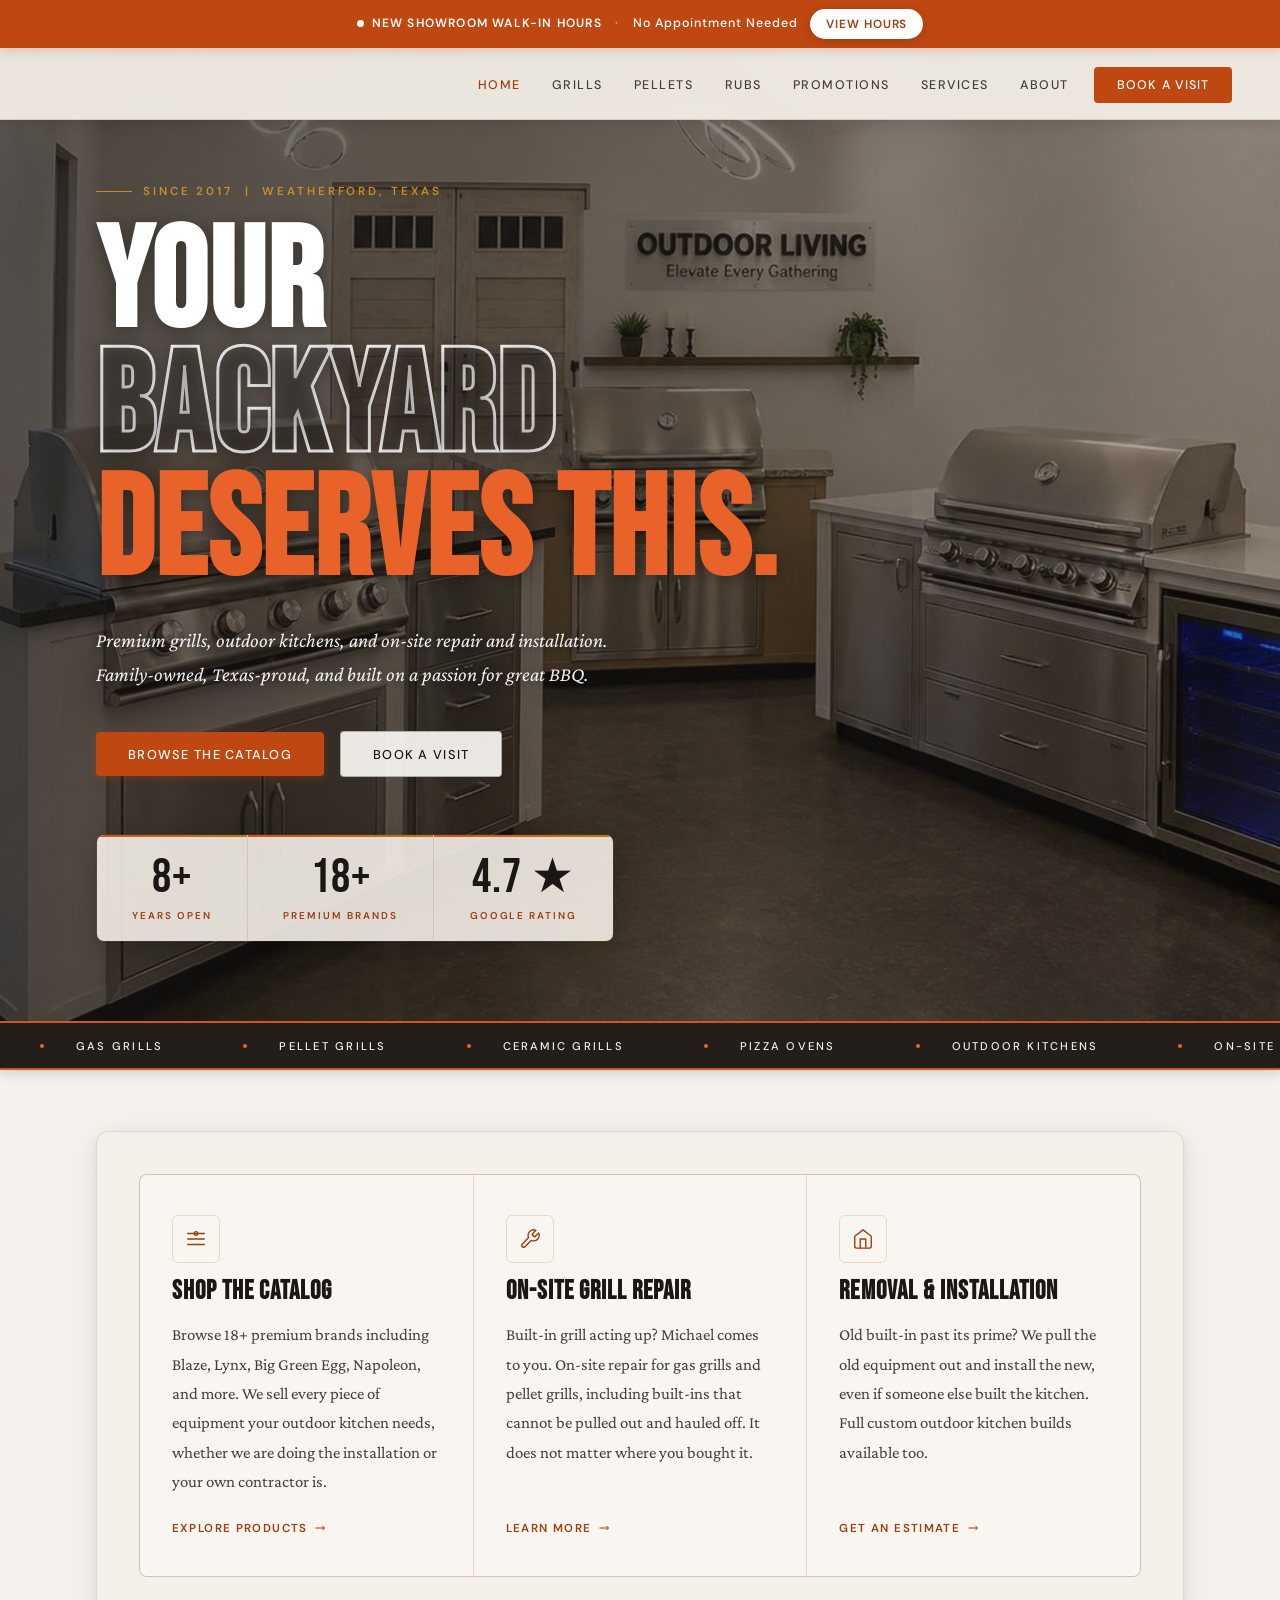
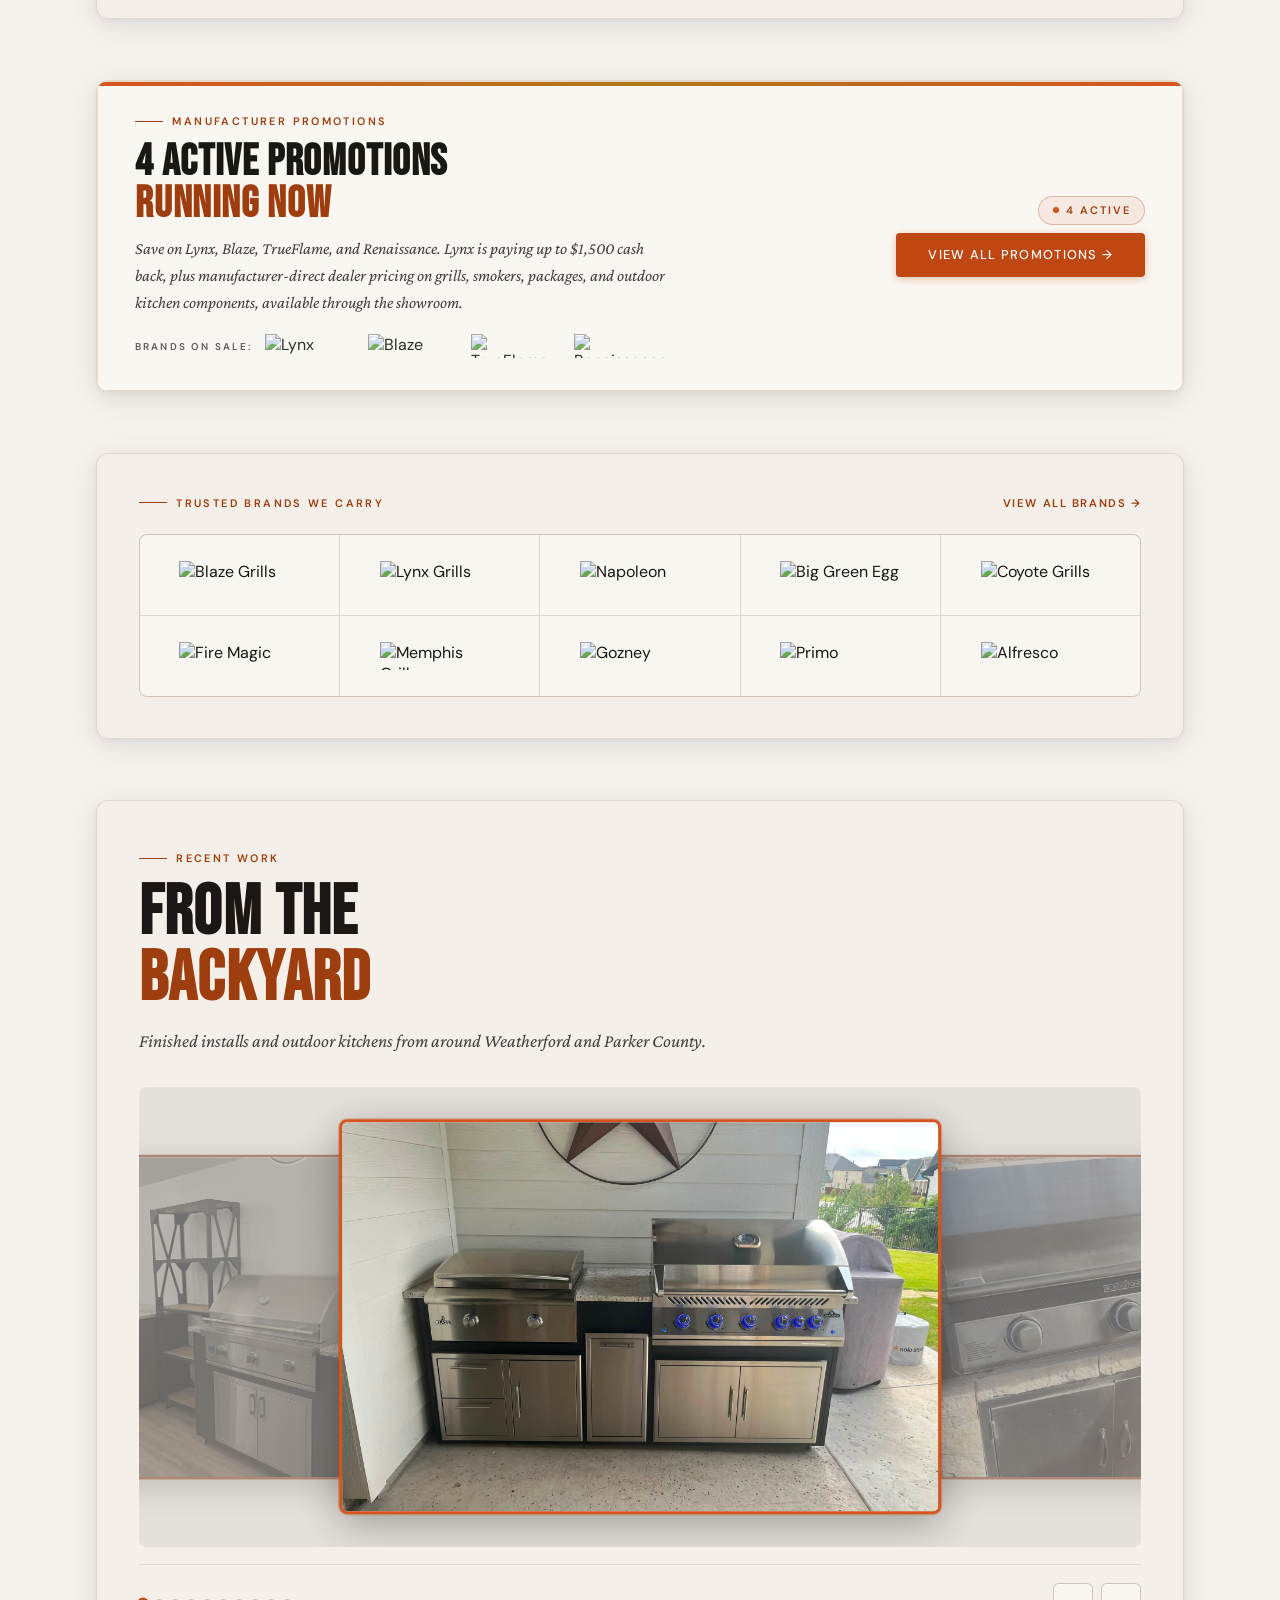
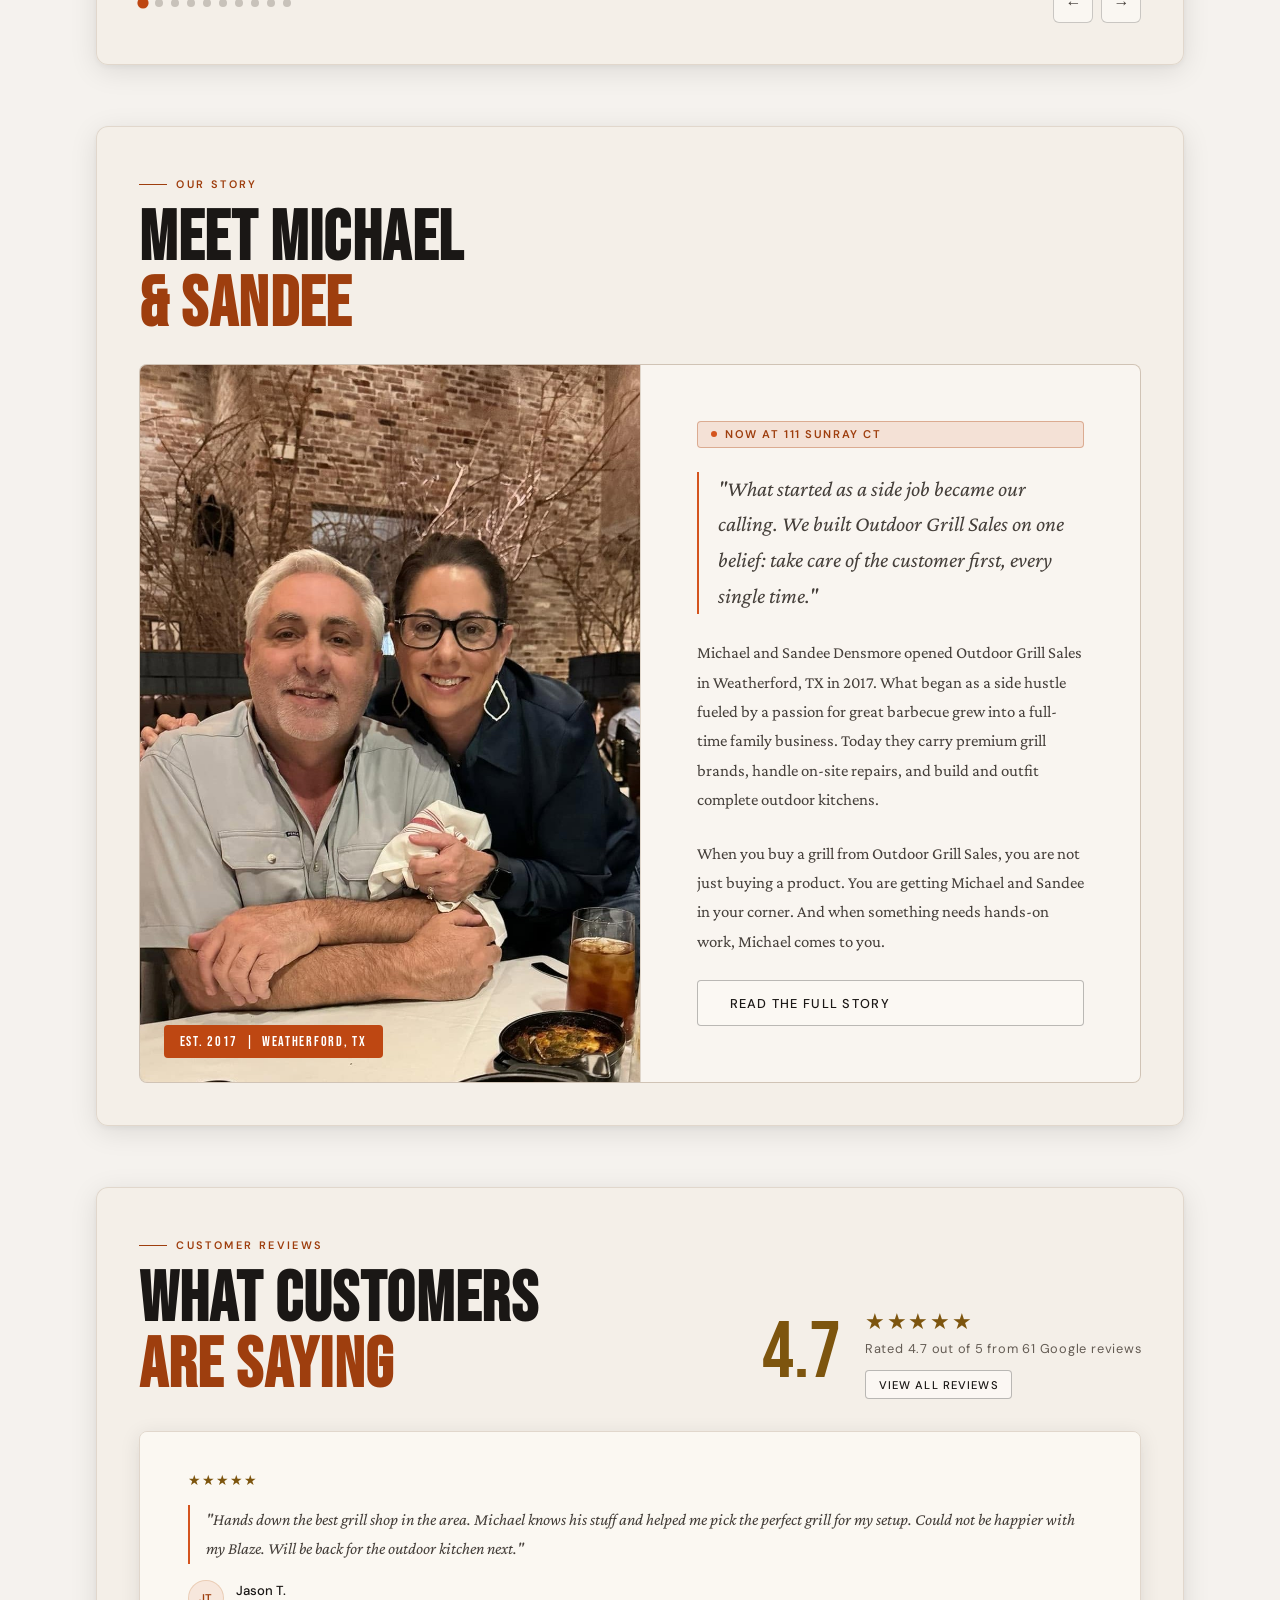
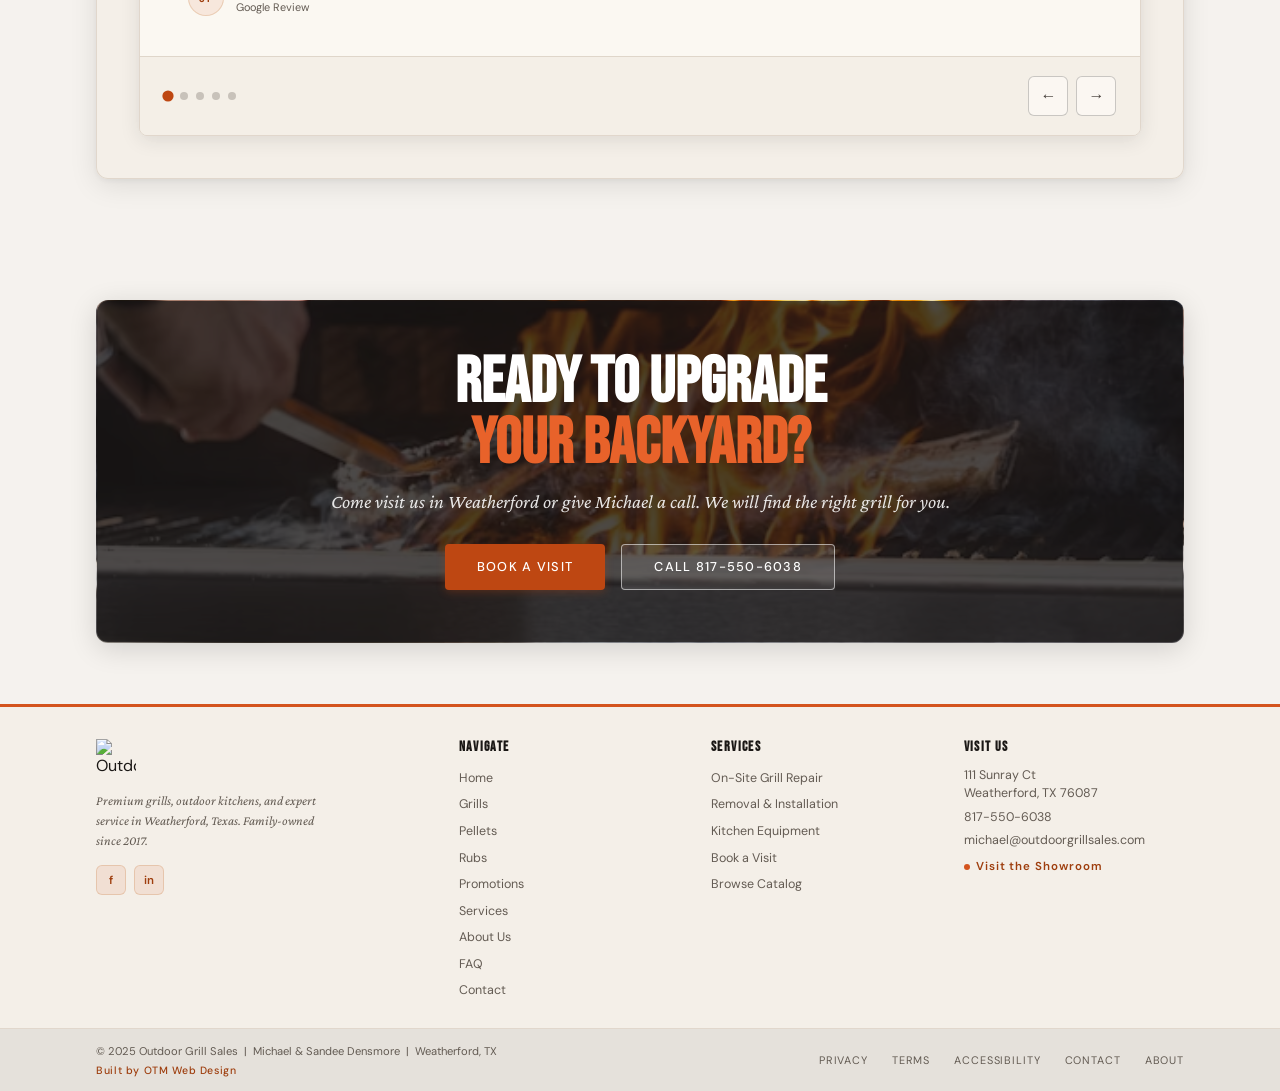
==== commit ab056d00: "upgraded and polished ai search" ====
--- a/index.html
+++ b/index.html
@@ -303,7 +303,8 @@
 <div class="frame-wrap tight">
   <div class="frame reveal">
     <div class="section-label">Recent Work</div>
-    <h2 class="section-title" style="margin-bottom:1.6rem;">From the<br><span>Backyard</span></h2>
+    <h2 class="section-title" style="margin-bottom:0.9rem;">From the<br><span>Backyard</span></h2>
+    <p class="section-subtitle" style="margin-bottom:1.8rem;">Finished installs and outdoor kitchens from around Weatherford and Parker County.</p>
 
     <div class="gallery-carousel">
       <div class="gallery-stage" id="gallery-stage" tabindex="0" role="region" aria-roledescription="carousel" aria-label="Featured project gallery">
@@ -318,8 +319,6 @@
         <div class="gallery-slide"><img src="assets/gallery-09.jpg" alt="Griddle and grill combination in an outdoor kitchen build" width="1600" height="1000" loading="lazy"></div>
         <div class="gallery-slide"><img src="assets/gallery-10.jpg" alt="Completed outdoor kitchen with seating and overhead heating" width="1600" height="1000" loading="lazy"></div>
       </div>
-
-      <div class="gallery-caption" id="gallery-caption"></div>
 
       <div class="gallery-controls">
         <div class="gallery-dots" id="gallery-dots"></div>
--- a/style.css
+++ b/style.css
@@ -57,7 +57,7 @@
   /* Frame geometry. One place to tune the whole rhythm. */
   --frame-radius: 12px;
   --card-radius:  8px;
-  --gutter:       5rem;
+  --gutter:       6rem;
   --gutter-sm:    1.1rem;
 }
 
@@ -113,12 +113,12 @@
    marquee, nav, and footer.
    ───────────────────────────────────────────── */
 .frame-wrap {
-  padding: 3.2rem var(--gutter);
+  padding: 3.8rem var(--gutter);
 }
 .frame-wrap.tight { padding-top: 0; }
 
 .frame {
-  max-width: 1440px;
+  max-width: 1300px;
   margin: 0 auto;
   background: var(--frame);
   border: 1px solid var(--frame-line);
@@ -128,6 +128,66 @@
   overflow: hidden;
 }
 .frame.flush { padding: 0; }
+
+/* Card-like blocks that are already their own visual card (service blocks,
+   the about story, the contact grid, promo cards, legal cards) can sit
+   DIRECTLY inside a .frame-wrap. They pick up the same width cap, centering,
+   and float shadow as a .frame without being double-boxed inside one. */
+.frame-wrap > .service-block,
+.frame-wrap > .about-story,
+.frame-wrap > .contact-grid,
+.frame-wrap > .privacy-card,
+.frame-wrap > .promo-card,
+.frame-wrap > .promo-count-strip,
+.frame-wrap > .ogs-schedule-card,
+.frame-wrap > .ogs-call-card,
+.frame-wrap > .about-values,
+.frame-wrap > .about-hours-grid,
+.frame-wrap > .explore-brands-grid,
+.frame-wrap > .services-strip,
+.frame-wrap > .about-story-storefront,
+.frame-wrap > .contact-map,
+.frame-wrap > .seasonings-grid {
+  max-width: 1300px;
+  margin-left: auto;
+  margin-right: auto;
+  box-shadow: 0 6px 28px rgba(0, 0, 0, 0.10), 0 2px 6px rgba(0, 0, 0, 0.05);
+}
+
+/* Blocks with no background of their own become full frames when they
+   sit directly inside a .frame-wrap: the pellets product groups, the
+   FAQ list, and the about-page stats band. */
+.frame-wrap > .filter-section,
+.frame-wrap > .faq-wrap {
+  max-width: 1300px;
+  margin-left: auto;
+  margin-right: auto;
+  background: var(--frame);
+  border: 1px solid var(--frame-line);
+  border-radius: var(--frame-radius);
+  padding: 2.6rem;
+  box-shadow: 0 6px 28px rgba(0, 0, 0, 0.10), 0 2px 6px rgba(0, 0, 0, 0.05);
+}
+.frame-wrap > .filter-section + .filter-section { margin-top: 3.2rem; }
+.frame-wrap > .faq-wrap .faq-group:last-child { margin-bottom: 0; }
+
+/* CTA bands and the promotions help band on pages where they sit as a
+   direct child of .page-top rather than inside a .frame-wrap. They keep
+   their own max-width and auto side margins; this only adds the gutters. */
+.page-top > .cta-band,
+.page-top > .promo-help-band {
+  margin-top: 3.8rem;
+  margin-bottom: 3.8rem;
+  width: calc(100% - 2 * var(--gutter));
+}
+
+@media (max-width: 900px) {
+  .frame-wrap > .filter-section,
+  .frame-wrap > .faq-wrap { padding: 1.5rem 1.2rem; }
+  .frame-wrap > .filter-section + .filter-section { margin-top: 1.8rem; }
+  .page-top > .cta-band,
+  .page-top > .promo-help-band { margin-top: 1.8rem; margin-bottom: 1.8rem; }
+}
 
 /* ─────────────────────────────────────────────
    PROGRESS BAR
@@ -862,6 +922,7 @@
   transition: transform 0.55s cubic-bezier(0.4,0,0.2,1), opacity 0.55s ease, filter 0.55s ease;
   border-radius: var(--card-radius);
   overflow: hidden;
+  border: 3px solid var(--ember);
   box-shadow: 0 10px 40px rgba(0,0,0,0.28);
   z-index: 1;
 }
@@ -873,6 +934,8 @@
   opacity: 1;
   pointer-events: auto;
   filter: none;
+  border-color: var(--ember);
+  box-shadow: 0 10px 40px rgba(0,0,0,0.30), 0 0 0 1px rgba(212,84,30,0.35);
   z-index: 3;
 }
 
@@ -888,16 +951,6 @@
   opacity: 0.55;
   filter: brightness(0.7) saturate(0.75);
   z-index: 2;
-}
-
-.gallery-caption {
-  margin-top: 1.1rem;
-  font-family: 'Crimson Pro', serif;
-  font-size: 1rem;
-  font-style: italic;
-  color: var(--text-muted);
-  text-align: center;
-  min-height: 1.6em;
 }
 
 .gallery-controls {
@@ -1093,7 +1146,7 @@
    ───────────────────────────────────────────── */
 .cta-band {
   position: relative;
-  max-width: 1440px;
+  max-width: 1300px;
   margin: 0 auto;
   padding: 3.25rem 2.6rem;
   background-image: url('assets/cta-bg.jpg');
@@ -1116,12 +1169,14 @@
 
 /* ─────────────────────────────────────────────
    PAGE HERO (inner pages)
-   Keeps hero-bg.jpg, lightened overlay per the standard, and closes
-   with a 4px accent bar so it never cuts straight into the page.
+   Shares hero-main.jpg with the homepage hero, so it is already cached
+   by the time a visitor reaches an inner page. Lightened overlay per the
+   standard, and closes with a 4px accent bar so it never cuts straight
+   into the page background.
    ───────────────────────────────────────────── */
 .page-hero {
   padding: 3.25rem var(--gutter) 2.25rem;
-  background-image: url('assets/hero-bg.jpg');
+  background-image: url('assets/hero-main.jpg');
   background-size: cover;
   background-position: center;
   border-bottom: 4px solid var(--ember);
@@ -1288,6 +1343,39 @@
   border: 1px solid var(--frame-line);
   border-radius: var(--card-radius);
   overflow: hidden;
+}
+
+/* Pellets page: fixed 4-across so a 4-product group fills one clean row
+   instead of leaving an orphan card on a second row. The charcoal group
+   holds a single product, so it is centered at card width rather than
+   stretched across the whole frame. */
+/* A closing action row inside a frame, sitting under a product grid.
+   Keeps the "there is more than this" call to action attached to the
+   grid itself rather than stranded in a CTA band further down. */
+.shop-all-row {
+  display: flex;
+  align-items: center;
+  justify-content: space-between;
+  gap: 1.5rem;
+  flex-wrap: wrap;
+  margin-top: 1.8rem;
+  padding-top: 1.6rem;
+  border-top: 1px solid var(--frame-line);
+}
+.shop-all-row p {
+  font-family: 'Crimson Pro', serif;
+  font-size: 1.05rem;
+  line-height: 1.6;
+  color: var(--text-muted);
+  font-style: italic;
+  margin: 0;
+  max-width: 640px;
+}
+
+.pellets-grid { grid-template-columns: repeat(4, 1fr); }
+.pellets-grid-solo {
+  grid-template-columns: minmax(0, 340px);
+  justify-content: center;
 }
 
 .explore-brand-card {
@@ -1983,7 +2071,7 @@
 
 .promo-help-band {
   position: relative;
-  max-width: 1440px;
+  max-width: 1300px;
   margin: 0 auto;
   padding: 4rem 2.6rem;
   background-image: url('assets/cta-bg.jpg');
@@ -2091,7 +2179,7 @@
    RESPONSIVE – TABLET (max-width: 1100px)
    ───────────────────────────────────────────── */
 @media (max-width: 1100px) {
-  :root { --gutter: 2.6rem; }
+  :root { --gutter: 3rem; }
   .footer-top { grid-template-columns: 1fr 1fr; }
   .explore-brands-grid { grid-template-columns: repeat(2, 1fr); }
   .promo-card { grid-template-columns: 320px 1fr; }
@@ -2232,6 +2320,10 @@
   .catalog-filter { padding: 1rem var(--gutter); top: 60px; gap: 0.5rem; }
 
   .explore-brands-grid { grid-template-columns: 1fr; }
+  .pellets-grid, .pellets-grid-solo { grid-template-columns: 1fr; }
+  .shop-all-row { flex-direction: column; align-items: stretch; text-align: center; gap: 1.1rem; }
+  .shop-all-row p { max-width: none; }
+  .shop-all-row .btn-primary { justify-content: center; }
   .explore-brand-img-wrap { height: 200px; }
   .explore-brand-body { padding: 1.4rem 1.4rem 1.8rem; }
 
